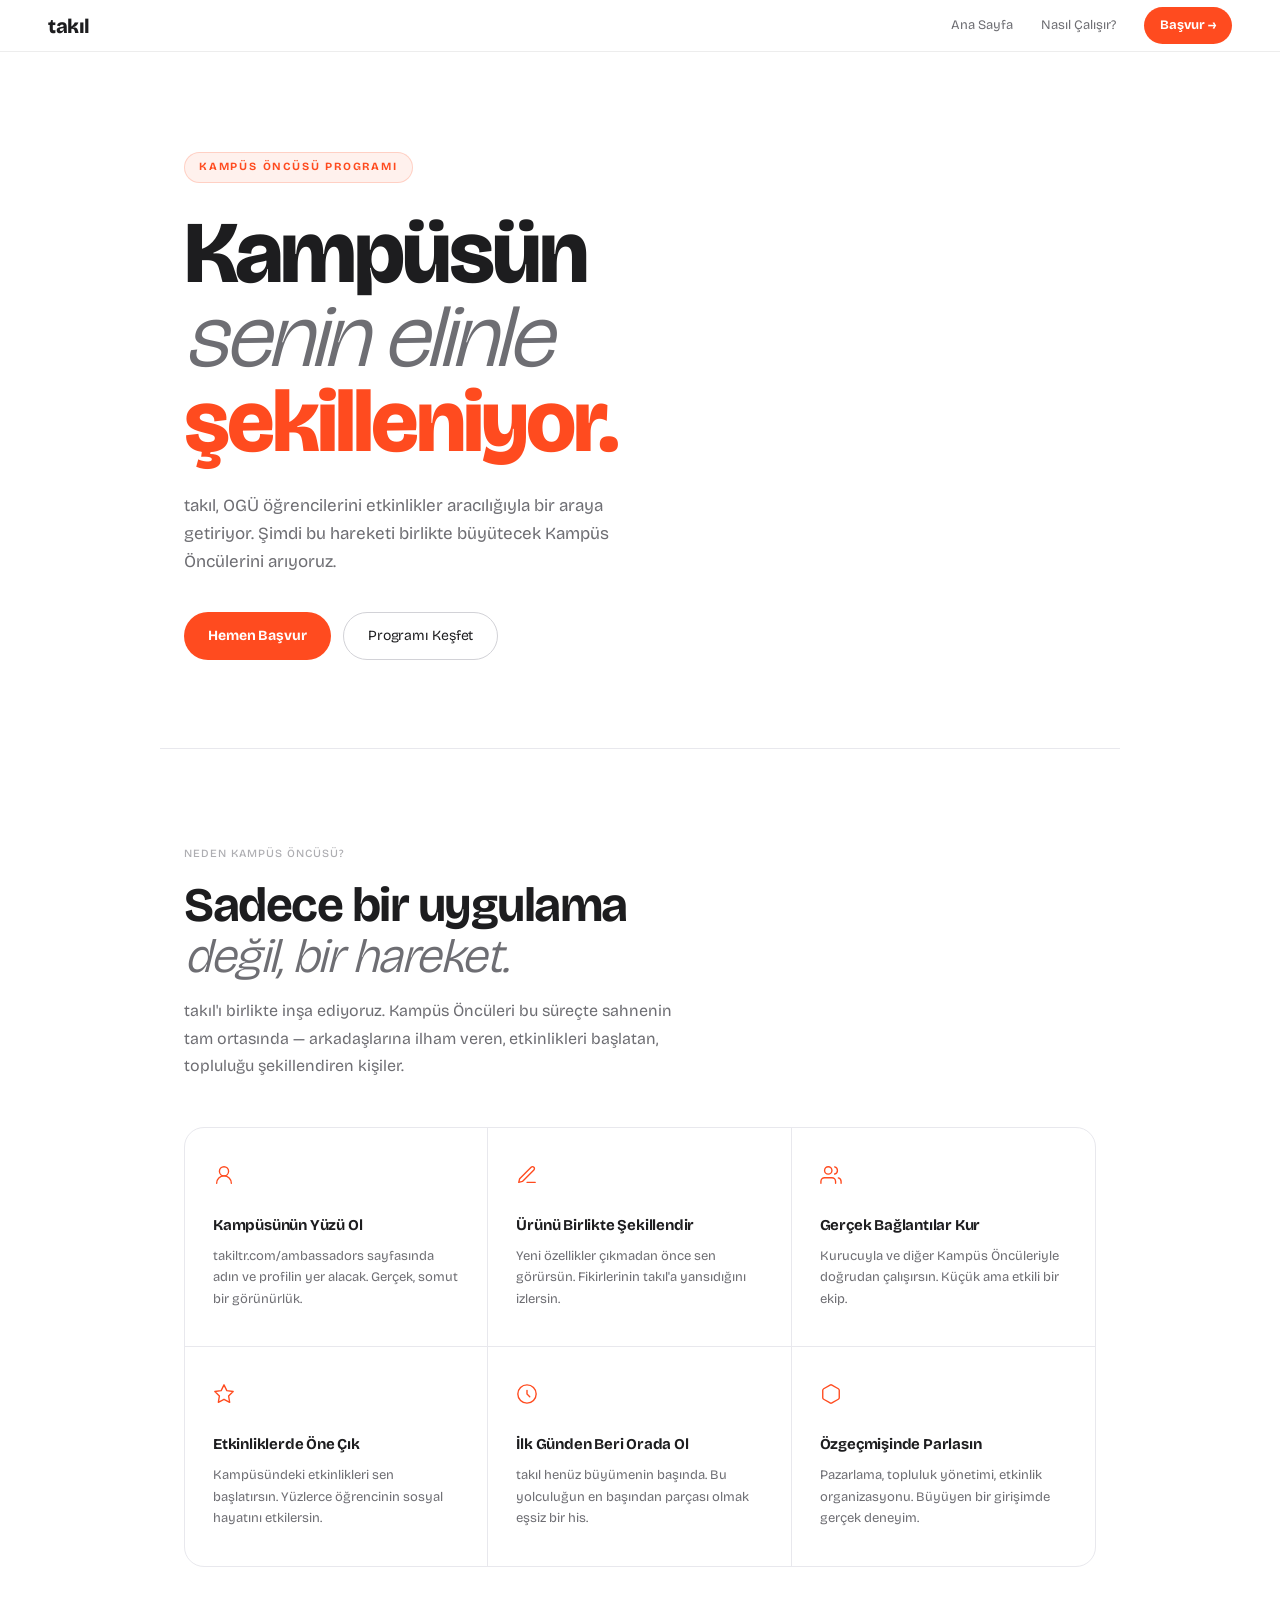
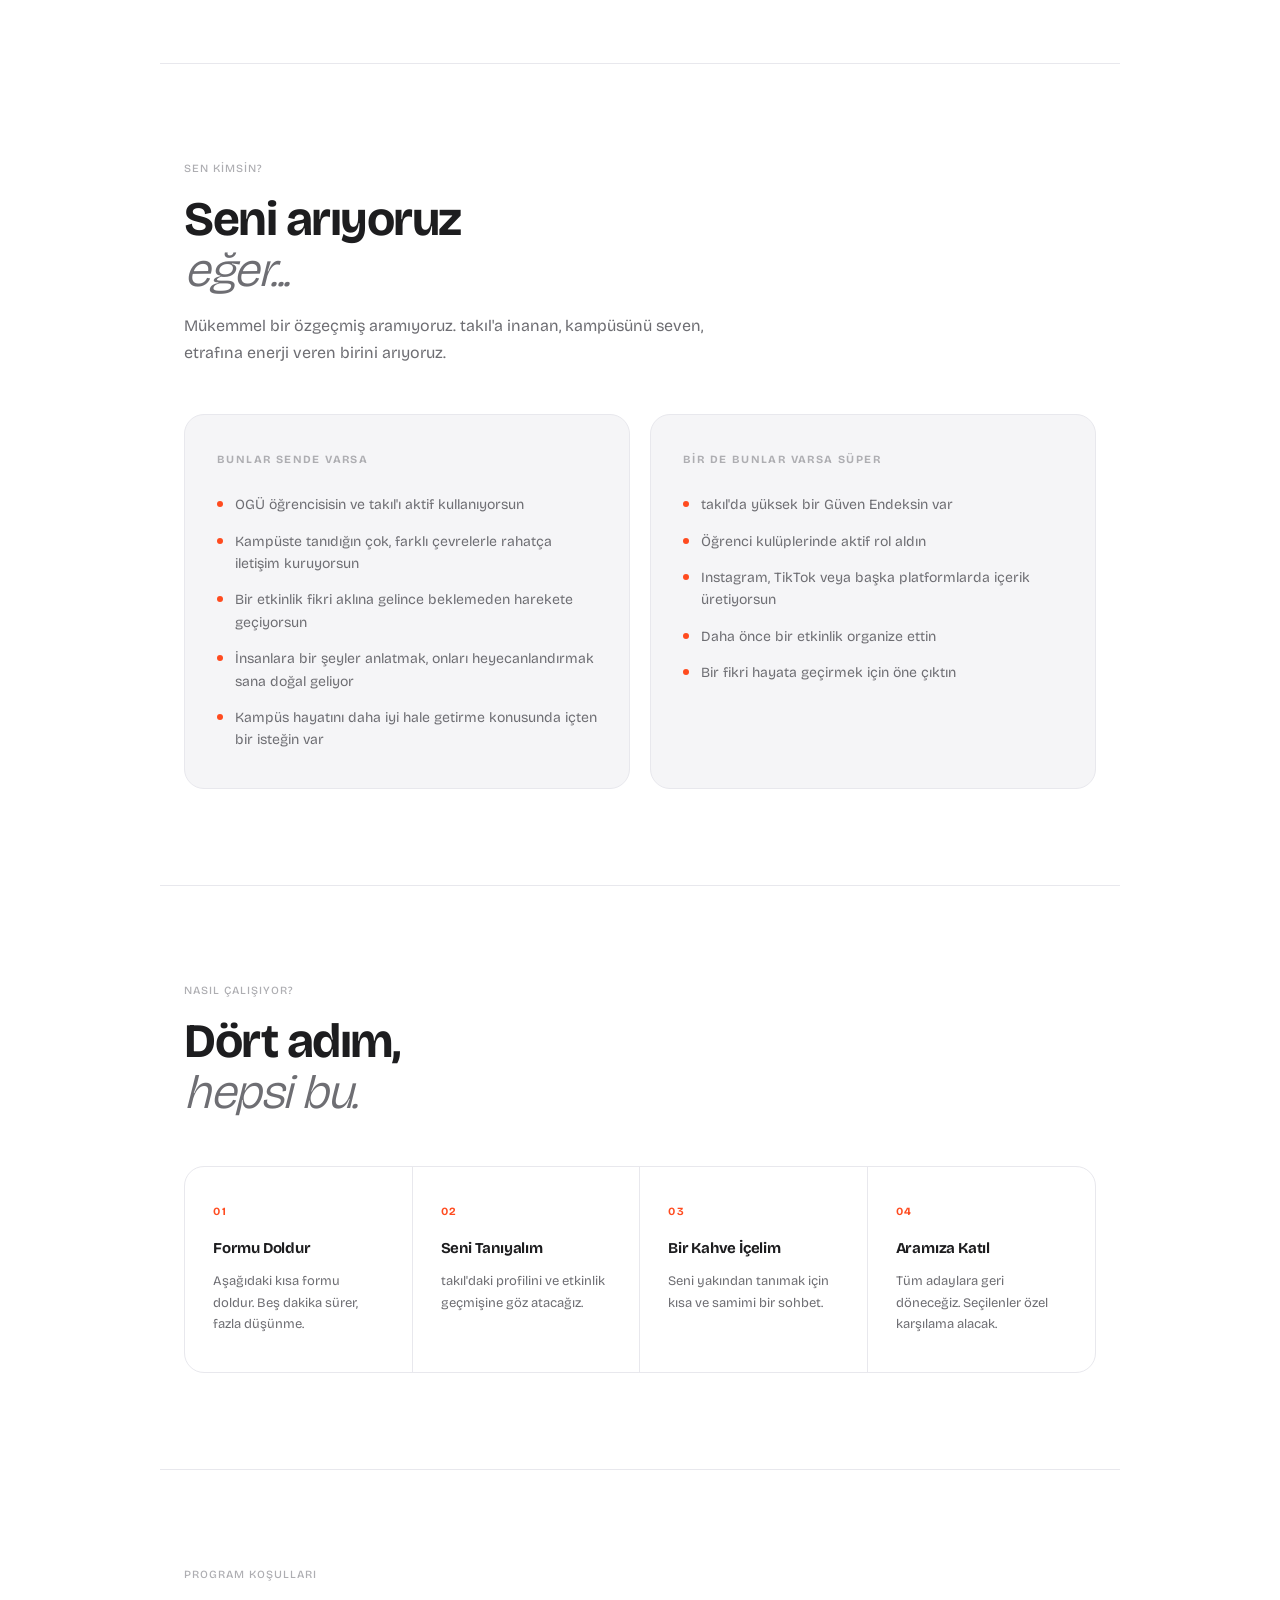
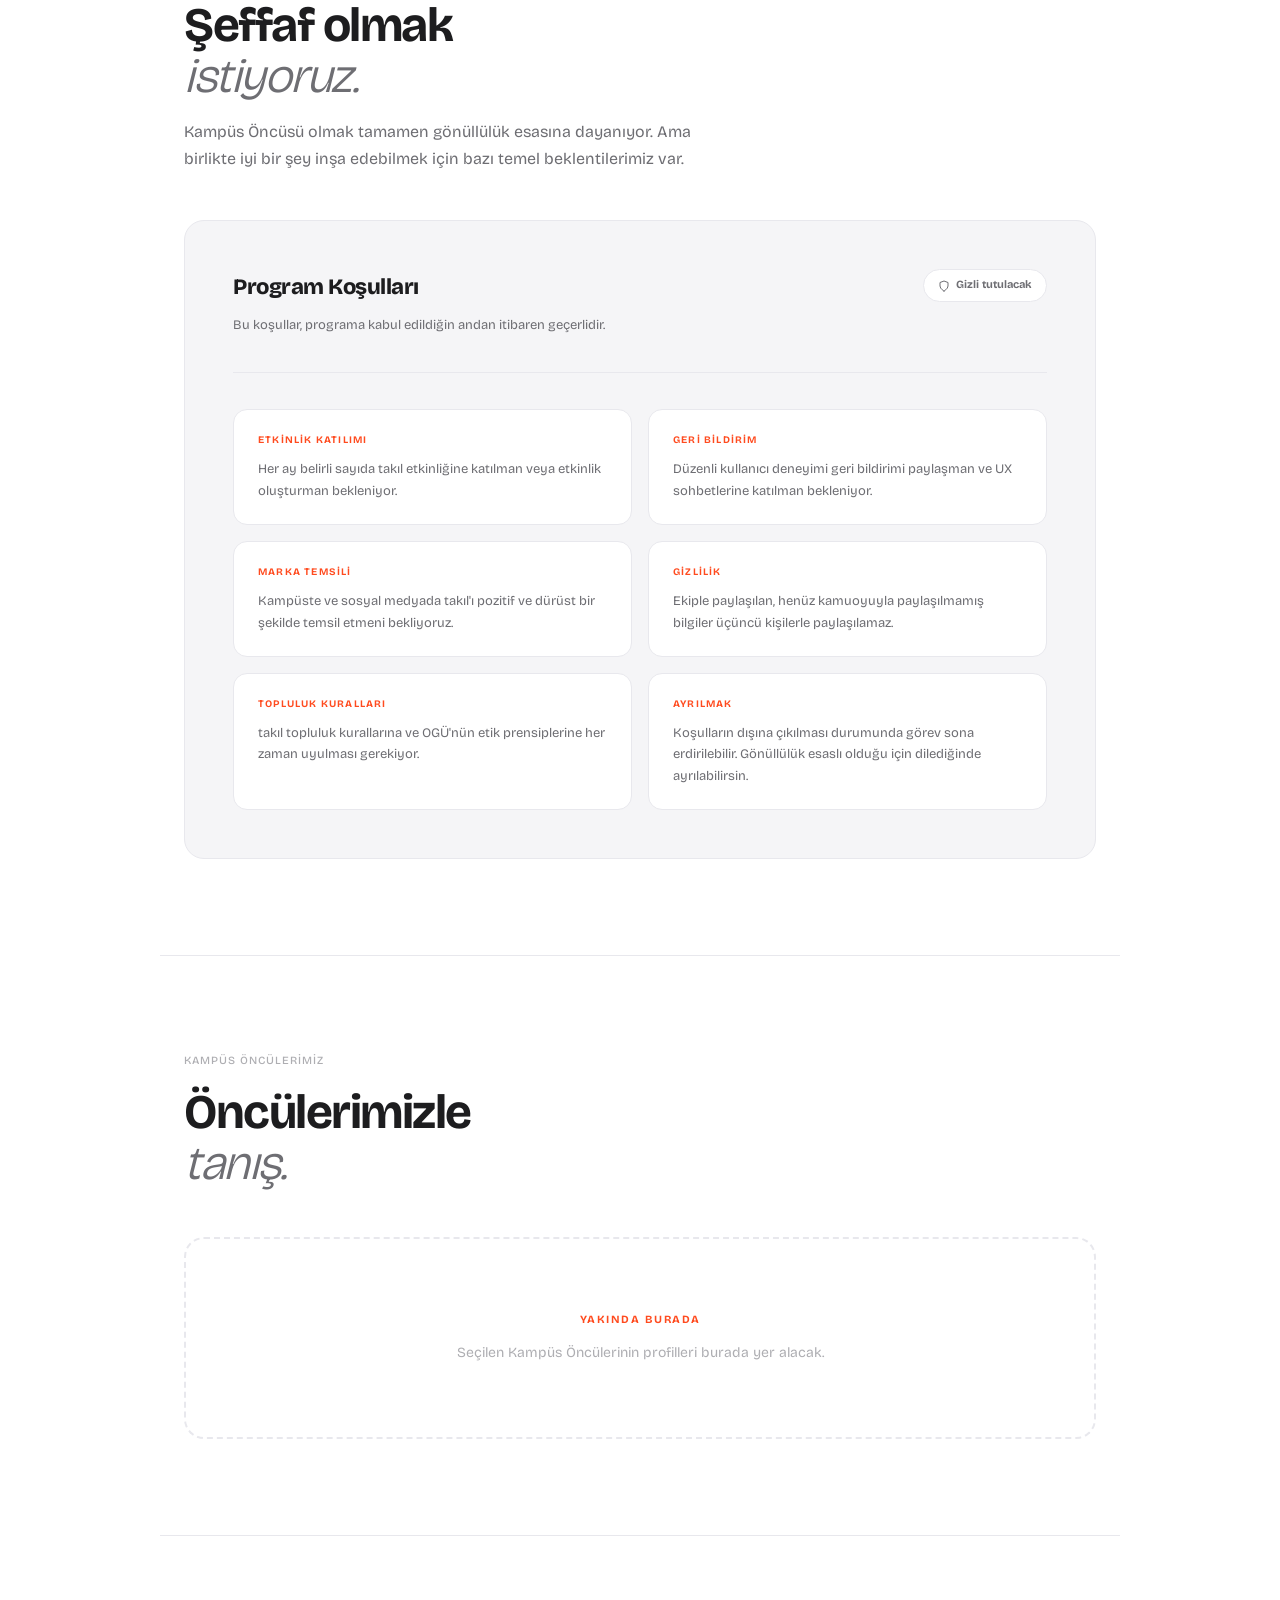
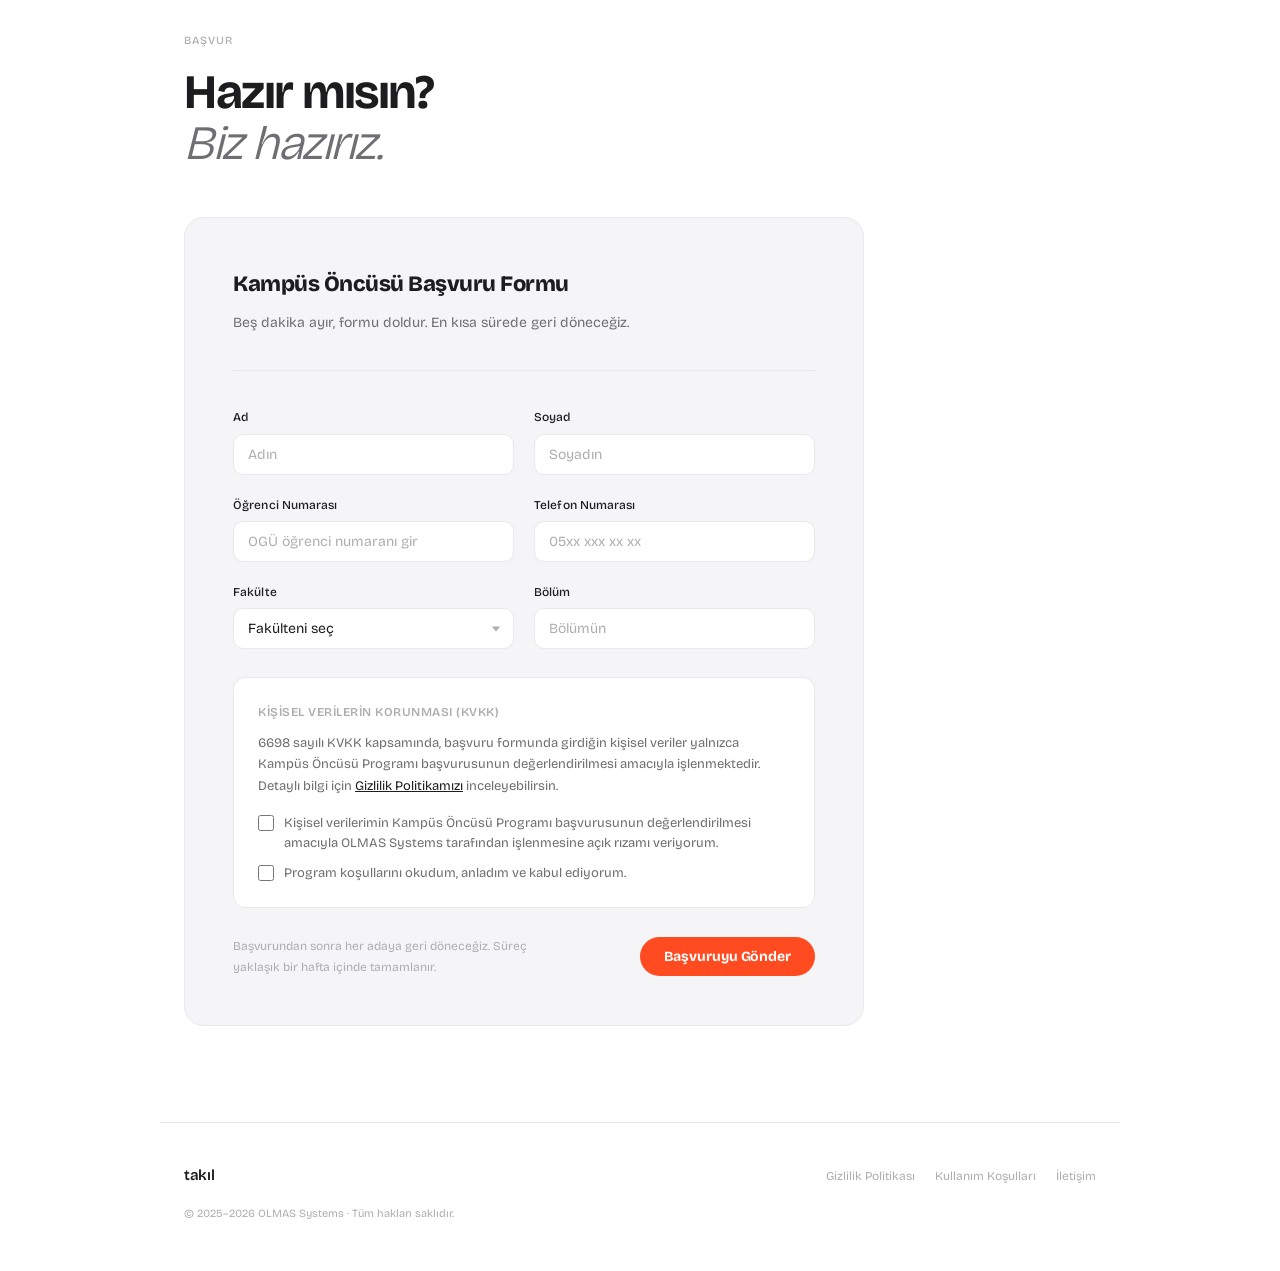
==== ambassadors/index.html @ 2ecd944d "Update index.html" ====
<!DOCTYPE html>
<html lang="tr">
<head>
  <meta charset="UTF-8" />
  <meta name="viewport" content="width=device-width, initial-scale=1.0" />
  <title>Kampüs Öncüsü — takıl OGÜ Etkinlik Uygulaması Elçilik Programı</title>
  <meta name="description" content="takıl Kampüs Öncüsü ol: Eskişehir Osmangazi Üniversitesi'nde topluluğu büyüt, OGÜ'nün ilk sosyal etkinlik uygulamasına ilk günden dahil ol." />
  <meta name="robots" content="index, follow" />
  <link rel="canonical" href="https://takiltr.com/ambassadors/" />
  <meta property="og:type" content="website" />
  <meta property="og:url" content="https://takiltr.com/ambassadors.html" />
  <meta property="og:site_name" content="takıl" />
  <meta property="og:locale" content="tr_TR" />
  <meta property="og:title" content="Kampüs Öncüsü — takıl OGÜ Elçilik Programı" />
  <meta property="og:description" content="OGÜ'de takıl topluluğunu büyüt. Kampüs Öncüsü ol, ilk günden parça ol." />
  <meta property="og:image" content="https://takiltr.com/Img/image1.jpg" />
  <meta name="twitter:card" content="summary_large_image" />
  <meta name="twitter:title" content="Kampüs Öncüsü — takıl" />
  <meta name="twitter:description" content="OGÜ'de takıl Kampüs Öncüsü ol, topluluğu büyüt." />
  <meta name="twitter:image" content="https://takiltr.com/Img/image1.jpg" />
  <link rel="icon" type="image/png" href="/favicon.png" />
  <link rel="apple-touch-icon" sizes="180x180" href="/mb-favicon.png" />
  <meta name="theme-color" content="#ffffff" />
  <link rel="preconnect" href="https://fonts.googleapis.com">
  <link rel="preconnect" href="https://fonts.gstatic.com" crossorigin>
  <link href="https://fonts.googleapis.com/css2?family=Bricolage+Grotesque:opsz,wght@12..96,300..800&display=swap" rel="stylesheet">
  <link rel="stylesheet" href="/takil.css" />
  <style>
    :root {
      --accent:      #FF4B1F;
      --accent-soft: rgba(255, 75, 31, 0.08);
      --accent-mid:  rgba(255, 75, 31, 0.20);
    }
    body { font-family: 'Bricolage Grotesque', -apple-system, sans-serif; }

    /* ── NAV ── */
    .nav-logo { font-weight: 800; font-size: 20px; letter-spacing: -0.5px; }
    .nav-cta, .nav-links a.nav-cta { background: var(--accent); font-weight: 700; }

    /* ── HERO ── */
    .hero-page {
      padding: calc(var(--nav-h) + 100px) 24px 88px;
      max-width: var(--max-w); margin: 0 auto;
    }
    .hero-kicker {
      display: inline-flex; align-items: center; gap: 8px;
      font-size: 11px; font-weight: 700; letter-spacing: 1.8px;
      text-transform: uppercase; color: var(--accent);
      background: var(--accent-soft); border: 1px solid var(--accent-mid);
      border-radius: 100px; padding: 5px 14px;
      margin-bottom: 28px; width: fit-content;
    }
    .hero-page h1 {
      font-size: clamp(52px, 7vw, 88px);
      font-weight: 800; line-height: 0.96;
      letter-spacing: -3px; color: var(--text-1);
      max-width: 700px; margin-bottom: 28px;
    }
    .hero-page h1 em { font-style: italic; font-weight: 300; color: var(--text-2); }
    .hero-page h1 .accent { color: var(--accent); }
    .hero-page p {
      font-size: 17px; color: var(--text-2);
      max-width: 480px; line-height: 1.65; margin-bottom: 0;
    }
    .hero-cta { display: flex; gap: 12px; margin-top: 36px; flex-wrap: wrap; }

    /* ── SECTION TITLES ── */
    .section-title em { font-style: italic; font-weight: 300; color: var(--text-2); }
    .section-title .accent { color: var(--accent); }

    /* ── BENEFIT GRID ── */
    .benefits-grid {
      display: grid; grid-template-columns: repeat(3, 1fr);
      border: 1px solid var(--border-l); border-radius: 20px;
      overflow: hidden; margin-top: 48px;
    }
    .benefit-item {
      padding: 36px 28px; border-right: 1px solid var(--border-l);
      border-bottom: 1px solid var(--border-l); transition: background 0.15s;
    }
    .benefit-item:hover { background: var(--bg-soft); }
    .benefit-item:nth-child(3n)  { border-right: none; }
    .benefit-item:nth-child(n+4) { border-bottom: none; }
    .benefit-icon { display: block; margin-bottom: 18px; color: var(--accent); }
    .benefit-title { font-size: 15px; font-weight: 700; color: var(--text-1); margin-bottom: 8px; letter-spacing: -0.2px; }
    .benefit-desc  { font-size: 13px; color: var(--text-2); line-height: 1.65; }

    /* ── VIBE CARDS ── */
    .vibe-wrap { display: grid; grid-template-columns: 1fr 1fr; gap: 20px; margin-top: 48px; }
    .vibe-card {
      background: var(--bg-soft); border: 1px solid var(--border-l);
      border-radius: 20px; padding: 36px 32px;
    }
    .vibe-card-title {
      font-size: 11px; font-weight: 700; text-transform: uppercase;
      letter-spacing: 1.4px; color: var(--text-3); margin-bottom: 24px;
    }
    .vibe-list { list-style: none; display: flex; flex-direction: column; gap: 14px; }
    .vibe-list li {
      display: flex; align-items: flex-start; gap: 12px;
      font-size: 14px; color: var(--text-2); line-height: 1.6;
    }
    .vibe-list li::before {
      content: ''; display: block; flex-shrink: 0;
      width: 6px; height: 6px; border-radius: 50%;
      background: var(--accent); margin-top: 7px;
    }

    /* ── PROCESS ROW ── */
    .process-row {
      display: grid; grid-template-columns: repeat(4, 1fr);
      border: 1px solid var(--border-l); border-radius: 20px;
      overflow: hidden; margin-top: 48px;
    }
    .process-step {
      padding: 36px 28px; border-right: 1px solid var(--border-l);
      transition: background 0.15s;
    }
    .process-step:hover { background: var(--bg-soft); }
    .process-step:last-child { border-right: none; }
    .process-step-num {
      font-size: 11px; font-weight: 700; letter-spacing: 1.5px;
      text-transform: uppercase; color: var(--accent); margin-bottom: 14px;
    }
    .process-step-title { font-size: 15px; font-weight: 700; color: var(--text-1); margin-bottom: 10px; letter-spacing: -0.2px; }
    .process-step-desc  { font-size: 13px; color: var(--text-2); line-height: 1.65; }

    /* ── TERMS BOX ── */
    .terms-box {
      background: var(--bg-soft); border: 1px solid var(--border-l);
      border-radius: 20px; padding: 48px; margin-top: 48px;
    }
    .terms-header {
      display: flex; align-items: flex-start; justify-content: space-between;
      gap: 24px; margin-bottom: 36px; padding-bottom: 36px;
      border-bottom: 1px solid var(--border-l);
    }
    .terms-header-text h3 {
      font-size: 22px; font-weight: 800; letter-spacing: -0.5px;
      color: var(--text-1); margin-bottom: 8px;
    }
    .terms-header-text p { font-size: 13px; color: var(--text-2); max-width: 420px; line-height: 1.65; }
    .terms-badge {
      flex-shrink: 0; display: inline-flex; align-items: center; gap: 6px;
      background: var(--bg); border: 1px solid var(--border-l);
      border-radius: 100px; padding: 6px 14px;
      font-size: 11px; font-weight: 700; color: var(--text-2); white-space: nowrap;
    }
    .terms-grid { display: grid; grid-template-columns: 1fr 1fr; gap: 16px; }
    .terms-item {
      background: var(--bg); border: 1px solid var(--border-l);
      border-radius: 14px; padding: 22px 24px;
      transition: background 0.15s;
    }
    .terms-item:hover { background: var(--bg-mid); }
    .terms-item-label {
      font-size: 10px; font-weight: 700; letter-spacing: 1.2px;
      text-transform: uppercase; color: var(--accent); margin-bottom: 10px;
    }
    .terms-item-text { font-size: 13px; color: var(--text-2); line-height: 1.65; }

    /* ── PLACEHOLDER ── */
    .ambassadors-placeholder {
      border: 2px dashed var(--border-l); border-radius: 20px;
      padding: 72px 24px; text-align: center; margin-top: 48px;
    }
    .placeholder-label {
      font-size: 11px; font-weight: 700; letter-spacing: 1.5px;
      text-transform: uppercase; color: var(--accent); margin-bottom: 12px;
    }
    .placeholder-text { font-size: 14px; color: var(--text-3); }

    /* ── FORM ── */
    .form-wrap {
      background: var(--bg-soft); border: 1px solid var(--border-l);
      border-radius: 20px; padding: 48px; margin-top: 48px;
    }
    .form-header { margin-bottom: 36px; padding-bottom: 36px; border-bottom: 1px solid var(--border-l); }
    .form-header h3 { font-size: 22px; font-weight: 800; letter-spacing: -0.5px; color: var(--text-1); margin-bottom: 8px; }
    .form-header p { font-size: 14px; color: var(--text-2); line-height: 1.65; }

    /* ── SECTION DIVIDER ACCENT ── */
    .accent-rule {
      width: 40px; height: 3px; background: var(--accent);
      border-radius: 2px; margin-bottom: 20px;
    }

    /* ── RESPONSIVE ── */
    @media (max-width: 768px) {
      .hero-page { padding: calc(var(--nav-h) + 56px) 20px 64px; }
      .hero-page h1 { font-size: clamp(44px, 11vw, 64px); letter-spacing: -2px; }
      .benefits-grid { grid-template-columns: 1fr; }
      .benefit-item { border-right: none; }
      .benefit-item:nth-child(n) { border-bottom: 1px solid var(--border-l); }
      .benefit-item:last-child { border-bottom: none; }
      .vibe-wrap { grid-template-columns: 1fr; }
      .process-row { grid-template-columns: 1fr 1fr; }
      .process-step:nth-child(2n) { border-right: none; }
      .process-step { border-bottom: 1px solid var(--border-l); }
      .process-step:nth-child(n+3) { border-bottom: none; }
      .terms-box { padding: 28px 20px; }
      .terms-header { flex-direction: column; }
      .terms-grid { grid-template-columns: 1fr; }
      .form-wrap { padding: 28px 20px; }
    }
  </style>
</head>
<body>

  <!-- NAV -->
  <nav>
    <a class="nav-logo" href="/">takıl</a>
    <div class="nav-links">
      <a href="/">Ana Sayfa</a>
      <a href="/how-it-works/">Nasıl Çalışır?</a>
      <a href="#katil" class="nav-cta">Başvur →</a>
    </div>
    <button class="nav-hamburger" id="hamburger" aria-label="Menü">
      <span></span><span></span><span></span>
    </button>
  </nav>

  <!-- MOBILE MENU -->
  <div class="mobile-menu" id="mobileMenu">
    <a href="/" onclick="closeMenu()">Ana Sayfa</a>
    <a href="/how-it-works/" onclick="closeMenu()">Nasıl Çalışır?</a>
    <a href="/prizes/" onclick="closeMenu()">Ödüller</a>
    <a href="/index.html#contact" onclick="closeMenu()">İletişim</a>
    <a href="/privacy-policy.html" onclick="closeMenu()">Gizlilik Politikası</a>
    <a href="/terms.html" onclick="closeMenu()">Kullanım Koşulları</a>
    <a href="#katil" onclick="closeMenu()" class="mobile-cta">Başvur →</a>
    <div class="mobile-menu-brand">
  <span class="mmb-name"><span class="mmb-accent">OLMAS</span> Systems</span>
  <span class="mmb-sub">© 2025–2026 · Tüm hakları saklıdır</span>
  </div>
  </div>

  <!-- HERO -->
  <div class="hero-page">
    <span class="hero-kicker">Kampüs Öncüsü Programı</span>
    <h1>Kampüsün<br><em>senin elinle</em><br><span class="accent">şekilleniyor.</span></h1>
    <p>takıl, OGÜ öğrencilerini etkinlikler aracılığıyla bir araya getiriyor. Şimdi bu hareketi birlikte büyütecek Kampüs Öncülerini arıyoruz.</p>
    <div class="hero-cta">
      <a href="#katil" class="btn-primary">Hemen Başvur</a>
      <a href="#program" class="btn-ghost">Programı Keşfet</a>
    </div>
  </div>

  <hr class="divider" />

  <!-- NEDEN -->
  <section id="program">
    <span class="label" style="display:block; margin-bottom:16px;">Neden Kampüs Öncüsü?</span>
    <h2 class="section-title" style="margin-bottom:16px;">Sadece bir uygulama<br><em>değil, bir hareket.</em></h2>
    <p class="section-body" style="margin-bottom:0; max-width:520px;">
      takıl'ı birlikte inşa ediyoruz. Kampüs Öncüleri bu süreçte sahnenin tam ortasında —
      arkadaşlarına ilham veren, etkinlikleri başlatan, topluluğu şekillendiren kişiler.
    </p>
    <div class="benefits-grid">
      <div class="benefit-item">
        <span class="benefit-icon"><svg width="22" height="22" viewBox="0 0 24 24" fill="none" stroke="currentColor" stroke-width="1.5" stroke-linecap="round" stroke-linejoin="round"><circle cx="12" cy="8" r="5"/><path d="M20 21a8 8 0 0 0-16 0"/></svg></span>
        <div class="benefit-title">Kampüsünün Yüzü Ol</div>
        <div class="benefit-desc">takiltr.com/ambassadors sayfasında adın ve profilin yer alacak. Gerçek, somut bir görünürlük.</div>
      </div>
      <div class="benefit-item">
        <span class="benefit-icon"><svg width="22" height="22" viewBox="0 0 24 24" fill="none" stroke="currentColor" stroke-width="1.5" stroke-linecap="round" stroke-linejoin="round"><path d="M12 20h9"/><path d="M16.5 3.5a2.121 2.121 0 0 1 3 3L7 19l-4 1 1-4L16.5 3.5z"/></svg></span>
        <div class="benefit-title">Ürünü Birlikte Şekillendir</div>
        <div class="benefit-desc">Yeni özellikler çıkmadan önce sen görürsün. Fikirlerinin takıl'a yansıdığını izlersin.</div>
      </div>
      <div class="benefit-item">
        <span class="benefit-icon"><svg width="22" height="22" viewBox="0 0 24 24" fill="none" stroke="currentColor" stroke-width="1.5" stroke-linecap="round" stroke-linejoin="round"><path d="M17 21v-2a4 4 0 0 0-4-4H5a4 4 0 0 0-4 4v2"/><circle cx="9" cy="7" r="4"/><path d="M23 21v-2a4 4 0 0 0-3-3.87"/><path d="M16 3.13a4 4 0 0 1 0 7.75"/></svg></span>
        <div class="benefit-title">Gerçek Bağlantılar Kur</div>
        <div class="benefit-desc">Kurucuyla ve diğer Kampüs Öncüleriyle doğrudan çalışırsın. Küçük ama etkili bir ekip.</div>
      </div>
      <div class="benefit-item">
        <span class="benefit-icon"><svg width="22" height="22" viewBox="0 0 24 24" fill="none" stroke="currentColor" stroke-width="1.5" stroke-linecap="round" stroke-linejoin="round"><polygon points="12 2 15.09 8.26 22 9.27 17 14.14 18.18 21.02 12 17.77 5.82 21.02 7 14.14 2 9.27 8.91 8.26 12 2"/></svg></span>
        <div class="benefit-title">Etkinliklerde Öne Çık</div>
        <div class="benefit-desc">Kampüsündeki etkinlikleri sen başlatırsın. Yüzlerce öğrencinin sosyal hayatını etkilersin.</div>
      </div>
      <div class="benefit-item">
        <span class="benefit-icon"><svg width="22" height="22" viewBox="0 0 24 24" fill="none" stroke="currentColor" stroke-width="1.5" stroke-linecap="round" stroke-linejoin="round"><circle cx="12" cy="12" r="10"/><path d="M12 8v4l3 3"/></svg></span>
        <div class="benefit-title">İlk Günden Beri Orada Ol</div>
        <div class="benefit-desc">takıl henüz büyümenin başında. Bu yolculuğun en başından parçası olmak eşsiz bir his.</div>
      </div>
      <div class="benefit-item">
        <span class="benefit-icon"><svg width="22" height="22" viewBox="0 0 24 24" fill="none" stroke="currentColor" stroke-width="1.5" stroke-linecap="round" stroke-linejoin="round"><path d="M21 16V8a2 2 0 0 0-1-1.73l-7-4a2 2 0 0 0-2 0l-7 4A2 2 0 0 0 3 8v8a2 2 0 0 0 1 1.73l7 4a2 2 0 0 0 2 0l7-4A2 2 0 0 0 21 16z"/></svg></span>
        <div class="benefit-title">Özgeçmişinde Parlasın</div>
        <div class="benefit-desc">Pazarlama, topluluk yönetimi, etkinlik organizasyonu. Büyüyen bir girişimde gerçek deneyim.</div>
      </div>
    </div>
  </section>

  <hr class="divider" />

  <!-- SEN KİMSİN -->
  <section id="sen-kimsin">
    <span class="label" style="display:block; margin-bottom:16px;">Sen Kimsin?</span>
    <h2 class="section-title" style="margin-bottom:16px;">Seni arıyoruz<br><em>eğer...</em></h2>
    <p class="section-body" style="margin-bottom:0; max-width:520px;">
      Mükemmel bir özgeçmiş aramıyoruz. takıl'a inanan, kampüsünü seven, etrafına enerji veren birini arıyoruz.
    </p>
    <div class="vibe-wrap">
      <div class="vibe-card">
        <div class="vibe-card-title">Bunlar sende varsa</div>
        <ul class="vibe-list">
          <li>OGÜ öğrencisisin ve takıl'ı aktif kullanıyorsun</li>
          <li>Kampüste tanıdığın çok, farklı çevrelerle rahatça iletişim kuruyorsun</li>
          <li>Bir etkinlik fikri aklına gelince beklemeden harekete geçiyorsun</li>
          <li>İnsanlara bir şeyler anlatmak, onları heyecanlandırmak sana doğal geliyor</li>
          <li>Kampüs hayatını daha iyi hale getirme konusunda içten bir isteğin var</li>
        </ul>
      </div>
      <div class="vibe-card">
        <div class="vibe-card-title">Bir de bunlar varsa süper</div>
        <ul class="vibe-list">
          <li>takıl'da yüksek bir Güven Endeksin var</li>
          <li>Öğrenci kulüplerinde aktif rol aldın</li>
          <li>Instagram, TikTok veya başka platformlarda içerik üretiyorsun</li>
          <li>Daha önce bir etkinlik organize ettin</li>
          <li>Bir fikri hayata geçirmek için öne çıktın</li>
        </ul>
      </div>
    </div>
  </section>

  <hr class="divider" />

  <!-- NASIL ÇALIŞIYOR -->
  <section id="nasil">
    <span class="label" style="display:block; margin-bottom:16px;">Nasıl Çalışıyor?</span>
    <h2 class="section-title" style="margin-bottom:48px;">Dört adım,<br><em>hepsi bu.</em></h2>
    <div class="process-row">
      <div class="process-step">
        <div class="process-step-num">01</div>
        <div class="process-step-title">Formu Doldur</div>
        <div class="process-step-desc">Aşağıdaki kısa formu doldur. Beş dakika sürer, fazla düşünme.</div>
      </div>
      <div class="process-step">
        <div class="process-step-num">02</div>
        <div class="process-step-title">Seni Tanıyalım</div>
        <div class="process-step-desc">takıl'daki profilini ve etkinlik geçmişine göz atacağız.</div>
      </div>
      <div class="process-step">
        <div class="process-step-num">03</div>
        <div class="process-step-title">Bir Kahve İçelim</div>
        <div class="process-step-desc">Seni yakından tanımak için kısa ve samimi bir sohbet.</div>
      </div>
      <div class="process-step">
        <div class="process-step-num">04</div>
        <div class="process-step-title">Aramıza Katıl</div>
        <div class="process-step-desc">Tüm adaylara geri döneceğiz. Seçilenler özel karşılama alacak.</div>
      </div>
    </div>
  </section>

  <hr class="divider" />

  <!-- KOŞULLAR -->
  <section id="kosullar">
    <span class="label" style="display:block; margin-bottom:16px;">Program Koşulları</span>
    <h2 class="section-title" style="margin-bottom:16px;">Şeffaf olmak<br><em>istiyoruz.</em></h2>
    <p class="section-body" style="max-width:520px;">
      Kampüs Öncüsü olmak tamamen gönüllülük esasına dayanıyor. Ama birlikte iyi bir şey inşa edebilmek için bazı temel beklentilerimiz var.
    </p>
    <div class="terms-box">
      <div class="terms-header">
        <div class="terms-header-text">
          <h3>Program Koşulları</h3>
          <p>Bu koşullar, programa kabul edildiğin andan itibaren geçerlidir.</p>
        </div>
        <div class="terms-badge">
          <svg width="12" height="12" viewBox="0 0 24 24" fill="none" stroke="currentColor" stroke-width="2" stroke-linecap="round" stroke-linejoin="round"><path d="M12 22s8-4 8-10V5l-8-3-8 3v7c0 6 8 10 8 10z"/></svg>
          Gizli tutulacak
        </div>
      </div>
      <div class="terms-grid">
        <div class="terms-item"><div class="terms-item-label">Etkinlik Katılımı</div><div class="terms-item-text">Her ay belirli sayıda takıl etkinliğine katılman veya etkinlik oluşturman bekleniyor.</div></div>
        <div class="terms-item"><div class="terms-item-label">Geri Bildirim</div><div class="terms-item-text">Düzenli kullanıcı deneyimi geri bildirimi paylaşman ve UX sohbetlerine katılman bekleniyor.</div></div>
        <div class="terms-item"><div class="terms-item-label">Marka Temsili</div><div class="terms-item-text">Kampüste ve sosyal medyada takıl'ı pozitif ve dürüst bir şekilde temsil etmeni bekliyoruz.</div></div>
        <div class="terms-item"><div class="terms-item-label">Gizlilik</div><div class="terms-item-text">Ekiple paylaşılan, henüz kamuoyuyla paylaşılmamış bilgiler üçüncü kişilerle paylaşılamaz.</div></div>
        <div class="terms-item"><div class="terms-item-label">Topluluk Kuralları</div><div class="terms-item-text">takıl topluluk kurallarına ve OGÜ'nün etik prensiplerine her zaman uyulması gerekiyor.</div></div>
        <div class="terms-item"><div class="terms-item-label">Ayrılmak</div><div class="terms-item-text">Koşulların dışına çıkılması durumunda görev sona erdirilebilir. Gönüllülük esaslı olduğu için dilediğinde ayrılabilirsin.</div></div>
      </div>
    </div>
  </section>

  <hr class="divider" />

  <!-- ÖNCÜLER -->
  <section>
    <span class="label" style="display:block; margin-bottom:16px;">Kampüs Öncülerimiz</span>
    <h2 class="section-title">Öncülerimizle<br><em>tanış.</em></h2>
    <div class="ambassadors-placeholder">
      <div class="placeholder-label">Yakında burada</div>
      <div class="placeholder-text">Seçilen Kampüs Öncülerinin profilleri burada yer alacak.</div>
    </div>
  </section>

  <hr class="divider" />

  <!-- FORM -->
  <section id="katil">
    <span class="label" style="display:block; margin-bottom:16px;">Başvur</span>
    <h2 class="section-title" style="margin-bottom:8px;">Hazır mısın?<br><em>Biz hazırız.</em></h2>

    <div class="form-wrap">
      <div id="form-container">
        <div class="form-header">
          <h3>Kampüs Öncüsü Başvuru Formu</h3>
          <p>Beş dakika ayır, formu doldur. En kısa sürede geri döneceğiz.</p>
        </div>

        <form id="ambassador-form" novalidate>
          <div class="form-grid">
            <div class="form-group">
              <label class="form-label" for="ad">Ad</label>
              <input class="form-input" type="text" id="ad" name="ad" placeholder="Adın" autocomplete="given-name" />
              <span class="field-error" id="ad-error">Bu alan zorunludur.</span>
            </div>
            <div class="form-group">
              <label class="form-label" for="soyad">Soyad</label>
              <input class="form-input" type="text" id="soyad" name="soyad" placeholder="Soyadın" autocomplete="family-name" />
              <span class="field-error" id="soyad-error">Bu alan zorunludur.</span>
            </div>
            <div class="form-group">
              <label class="form-label" for="ogrenci-no">Öğrenci Numarası</label>
              <input class="form-input" type="text" id="ogrenci-no" name="ogrenci-no" placeholder="OGÜ öğrenci numaranı gir" inputmode="numeric" />
              <span class="field-error" id="ogrenci-no-error">Geçerli bir öğrenci numarası gir.</span>
            </div>
            <div class="form-group">
              <label class="form-label" for="telefon">Telefon Numarası</label>
              <input class="form-input" type="tel" id="telefon" name="telefon" placeholder="05xx xxx xx xx" autocomplete="tel" inputmode="tel" />
              <span class="field-error" id="telefon-error">Geçerli bir telefon numarası gir.</span>
            </div>
            <div class="form-group">
              <label class="form-label" for="fakulte">Fakülte</label>
              <div class="form-select-wrap">
                <select class="form-select" id="fakulte" name="fakulte">
                  <option value="">Fakülteni seç</option>
                  <option>Tıp Fakültesi</option>
                  <option>Mühendislik ve Mimarlık Fakültesi</option>
                  <option>Fen-Edebiyat Fakültesi</option>
                  <option>İktisadi ve İdari Bilimler Fakültesi</option>
                  <option>İlahiyat Fakültesi</option>
                  <option>Eğitim Fakültesi</option>
                  <option>Hukuk Fakültesi</option>
                  <option>Diş Hekimliği Fakültesi</option>
                  <option>Sağlık Bilimleri Fakültesi</option>
                  <option>Güzel Sanatlar, Tasarım ve Mimarlık Fakültesi</option>
                  <option>Beden Eğitimi ve Spor Yüksekokulu</option>
                  <option>Diğer</option>
                </select>
              </div>
              <span class="field-error" id="fakulte-error">Lütfen fakülteni seç.</span>
            </div>
            <div class="form-group">
              <label class="form-label" for="bolum">Bölüm</label>
              <input class="form-input" type="text" id="bolum" name="bolum" placeholder="Bölümün" />
              <span class="field-error" id="bolum-error">Bu alan zorunludur.</span>
            </div>
          </div>

          <div class="kvkk-box">
            <div class="kvkk-title">Kişisel Verilerin Korunması (KVKK)</div>
            <p class="kvkk-text">
              6698 sayılı KVKK kapsamında, başvuru formunda girdiğin kişisel veriler yalnızca Kampüs Öncüsü Programı başvurusunun değerlendirilmesi amacıyla işlenmektedir. Detaylı bilgi için <a href="/privacy-policy.html">Gizlilik Politikamızı</a> inceleyebilirsin.
            </p>
            <div class="checkbox-group">
              <label class="checkbox-label">
                <input type="checkbox" id="kvkk-consent" name="kvkk-consent" />
                Kişisel verilerimin Kampüs Öncüsü Programı başvurusunun değerlendirilmesi amacıyla OLMAS Systems tarafından işlenmesine açık rızamı veriyorum.
              </label>
              <label class="checkbox-label">
                <input type="checkbox" id="terms-consent" name="terms-consent" />
                Program koşullarını okudum, anladım ve kabul ediyorum.
              </label>
            </div>
            <span class="field-error" id="consent-error" style="display:none; margin-top:10px;">Devam edebilmek için her iki onayı da vermen gerekiyor.</span>
          </div>

          <div class="form-footer">
            <p class="form-note">Başvurundan sonra her adaya geri döneceğiz. Süreç yaklaşık bir hafta içinde tamamlanır.</p>
            <button type="submit" class="btn-primary">Başvuruyu Gönder</button>
          </div>
        </form>
      </div>

      <div class="success-state" id="success-state">
        <div class="success-icon">
          <svg width="22" height="22" viewBox="0 0 24 24" fill="none" stroke="currentColor" stroke-width="1.8" stroke-linecap="round" stroke-linejoin="round"><polyline points="20 6 9 17 4 12"/></svg>
        </div>
        <div class="success-title">Başvurun alındı.</div>
        <p class="success-text">
          Harika, seni duyduk. Başvurun en kısa sürede değerlendirilecek.<br>
          Sana takıl uygulaması veya e-posta üzerinden geri döneceğiz.
        </p>
      </div>
    </div>
  </section>

  <hr class="divider" />

  <footer>
    <div class="footer-left">takıl</div>
    <div class="footer-links">
      <a href="/privacy-policy.html">Gizlilik Politikası</a>
      <a href="/terms.html">Kullanım Koşulları</a>
      <a href="mailto:destek@takiltr.com">İletişim</a>
    </div>
    <div class="footer-copy">© 2025–2026 OLMAS Systems · Tüm hakları saklıdır.</div>
  </footer>

  <script>
    const hamburger = document.getElementById('hamburger');
    const mobileMenu = document.getElementById('mobileMenu');
    hamburger.addEventListener('click', () => {
      const open = mobileMenu.classList.toggle('open');
      hamburger.classList.toggle('open', open);
      document.body.style.overflow = open ? 'hidden' : '';
    });
    function closeMenu() {
      mobileMenu.classList.remove('open');
      hamburger.classList.remove('open');
      document.body.style.overflow = '';
    }
    document.addEventListener('click', (e) => {
      if (!hamburger.contains(e.target) && !mobileMenu.contains(e.target)) closeMenu();
    });

    const FORMSPREE_ID = 'mvzlkeae';
    const form = document.getElementById('ambassador-form');
    const submitBtn = form.querySelector('button[type="submit"]');

    function validateField(id, errorId, validator) {
      const el = document.getElementById(id);
      const err = document.getElementById(errorId);
      const valid = validator(el.value.trim());
      el.classList.toggle('error', !valid);
      err.style.display = valid ? 'none' : 'block';
      return valid;
    }

    form.addEventListener('submit', async function(e) {
      e.preventDefault();
      const checks = [
        validateField('ad', 'ad-error', v => v.length >= 2),
        validateField('soyad', 'soyad-error', v => v.length >= 2),
        validateField('ogrenci-no', 'ogrenci-no-error', v => /^\d{6,12}$/.test(v)),
        validateField('telefon', 'telefon-error', v => /^(\+90|0)?[5][0-9]{9}$/.test(v.replace(/\s/g,''))),
        validateField('fakulte', 'fakulte-error', v => v !== ''),
        validateField('bolum', 'bolum-error', v => v.length >= 2),
      ];
      const kvkk = document.getElementById('kvkk-consent').checked;
      const terms = document.getElementById('terms-consent').checked;
      const consentErr = document.getElementById('consent-error');
      const consentOk = kvkk && terms;
      consentErr.style.display = consentOk ? 'none' : 'block';
      if (!checks.every(Boolean) || !consentOk) return;

      submitBtn.disabled = true;
      submitBtn.textContent = 'Gönderiliyor…';
      const data = {
        Ad: document.getElementById('ad').value.trim(),
        Soyad: document.getElementById('soyad').value.trim(),
        'Öğrenci No': document.getElementById('ogrenci-no').value.trim(),
        Telefon: document.getElementById('telefon').value.trim(),
        Fakülte: document.getElementById('fakulte').value,
        Bölüm: document.getElementById('bolum').value.trim(),
      };
      try {
        const res = await fetch(`https://formspree.io/f/${FORMSPREE_ID}`, {
          method: 'POST',
          headers: { 'Accept': 'application/json', 'Content-Type': 'application/json' },
          body: JSON.stringify(data),
        });
        if (res.ok) {
          document.getElementById('form-container').style.display = 'none';
          document.getElementById('success-state').classList.add('visible');
          window.scrollTo({ top: document.getElementById('katil').offsetTop - 80, behavior: 'smooth' });
        } else { throw new Error(); }
      } catch {
        submitBtn.disabled = false;
        submitBtn.textContent = 'Başvuruyu Gönder';
        alert('Bir hata oluştu, lütfen tekrar dene.');
      }
    });

    ['ad', 'soyad', 'bolum'].forEach(id => {
      document.getElementById(id).addEventListener('blur', () =>
        validateField(id, id + '-error', v => v.length >= 2));
    });
    document.getElementById('ogrenci-no').addEventListener('blur', () =>
      validateField('ogrenci-no', 'ogrenci-no-error', v => /^\d{6,12}$/.test(v)));
    document.getElementById('telefon').addEventListener('blur', () =>
      validateField('telefon', 'telefon-error', v => /^(\+90|0)?[5][0-9]{9}$/.test(v.replace(/\s/g,''))));
    document.getElementById('fakulte').addEventListener('change', () =>
      validateField('fakulte', 'fakulte-error', v => v !== ''));
  </script>

</body>
</html>
---- takil.css ----
/* ============================================================
   takil.css — shared design system
   OLMAS Systems · 2025–2026
   ============================================================ */

*, *::before, *::after { box-sizing: border-box; margin: 0; padding: 0; }

:root {
  --bg:         #ffffff;
  --bg-soft:    #f5f5f7;
  --bg-mid:     #ebebf0;
  --border:     #d2d2d7;
  --border-l:   #e8e8ed;
  --text-1:     #1d1d1f;
  --text-2:     #6e6e73;
  --text-3:     #aeaeb2;
  --accent:     #FF4B1F;
  --accent-soft: rgba(255, 75, 31, 0.08);
  --accent-mid:  rgba(255, 75, 31, 0.20);

  --nav-h:      52px;
  --max-w:      960px;
  --max-w-wide: 1120px;
}

html { scroll-behavior: smooth; }

body {
  background: var(--bg);
  color: var(--text-1);
  font-family: 'Bricolage Grotesque', -apple-system, BlinkMacSystemFont, 'Helvetica Neue', Arial, sans-serif;
  font-size: 15px;
  line-height: 1.7;
  -webkit-font-smoothing: antialiased;
  -moz-osx-font-smoothing: grayscale;
}

/* ── NAVIGATION ─────────────────────────────────────────── */

nav {
  position: fixed; top: 0; left: 0; right: 0; z-index: 200;
  display: flex; align-items: center; justify-content: space-between;
  padding: 0 48px;
  height: var(--nav-h);
  background: rgba(255,255,255,0.88);
  backdrop-filter: saturate(180%) blur(20px);
  -webkit-backdrop-filter: saturate(180%) blur(20px);
  border-bottom: 1px solid rgba(0,0,0,0.07);
}

.nav-logo {
  font-size: 17px; font-weight: 600; letter-spacing: -0.4px;
  color: var(--text-1); text-decoration: none;
  flex-shrink: 0;
}

.nav-links {
  display: flex; align-items: center; gap: 28px;
}

.nav-links a {
  font-size: 13px; color: var(--text-2);
  text-decoration: none; transition: color 0.15s;
  white-space: nowrap;
}

.nav-links a:hover { color: var(--text-1); }

.nav-cta,
.nav-links a.nav-cta {
  display: inline-flex; align-items: center;
  background: var(--accent); color: #fff !important;
  font-size: 13px !important; font-weight: 700;
  padding: 7px 16px; border-radius: 980px;
  transition: opacity 0.15s;
  text-decoration: none;
}

.nav-cta:hover { opacity: 0.88; }

.nav-back {
  font-size: 13px; color: var(--text-2);
  text-decoration: none; transition: color 0.15s;
  display: inline-flex; align-items: center; gap: 5px;
}

.nav-back:hover { color: var(--text-1); }

/* ── HAMBURGER ──────────────────────────────────────────── */

.nav-hamburger {
  display: none;
  flex-direction: column;
  justify-content: center;
  gap: 5px;
  width: 36px; height: 36px;
  cursor: pointer;
  background: none; border: none; padding: 4px;
}
.nav-hamburger span {
  display: block; width: 22px; height: 2px;
  background: var(--text-1); border-radius: 2px;
  transition: transform 0.25s, opacity 0.25s;
  transform-origin: center;
}
.nav-hamburger.open span:nth-child(1) { transform: translateY(7px) rotate(45deg); }
.nav-hamburger.open span:nth-child(2) { opacity: 0; }
.nav-hamburger.open span:nth-child(3) { transform: translateY(-7px) rotate(-45deg); }

/* Mobile nav overlay */
.mobile-menu {
  display: none;
  position: fixed;
  top: var(--nav-h); left: 0; right: 0; bottom: 0;
  background: rgba(255,255,255,0.97);
  backdrop-filter: blur(20px);
  -webkit-backdrop-filter: blur(20px);
  z-index: 150;
  flex-direction: column;
  align-items: flex-start;
  padding: 32px 28px;
  gap: 4px;
}
.mobile-menu.open { display: flex; }
.mobile-menu a {
  font-size: 26px; font-weight: 800; letter-spacing: -1px;
  color: var(--text-1); text-decoration: none;
  padding: 10px 0; border-bottom: 1px solid var(--border-l);
  width: 100%; transition: color 0.15s;
}
.mobile-menu a:last-child { border-bottom: none; }
.mobile-menu a.mobile-cta { color: var(--accent); font-size: 26px; }

@media (max-width: 768px) {
  .nav-links { display: none; }
  .nav-hamburger { display: flex; }
}

/* ── BUTTONS ────────────────────────────────────────────── */

.btn-primary {
  display: inline-flex; align-items: center;
  background: var(--accent); color: #fff;
  font-size: 14px; font-weight: 700;
  padding: 11px 24px; border-radius: 980px;
  text-decoration: none; transition: opacity 0.15s;
  cursor: pointer; border: none; font-family: inherit;
  letter-spacing: -0.1px;
}

.btn-primary:hover { opacity: 0.88; }

.btn-ghost {
  display: inline-flex; align-items: center;
  background: transparent; color: var(--text-1);
  font-size: 14px; font-weight: 400;
  padding: 11px 24px; border-radius: 980px;
  text-decoration: none;
  border: 1px solid var(--border);
  transition: border-color 0.15s, color 0.15s;
  cursor: pointer; font-family: inherit;
  letter-spacing: -0.1px;
}

.btn-ghost:hover { border-color: var(--text-2); }

/* ── LAYOUT PRIMITIVES ──────────────────────────────────── */

.container {
  max-width: var(--max-w);
  margin: 0 auto;
  padding-left: 24px;
  padding-right: 24px;
}

.container--wide {
  max-width: var(--max-w-wide);
  margin: 0 auto;
  padding-left: 24px;
  padding-right: 24px;
}

.divider {
  border: none;
  border-top: 1px solid var(--border-l);
  max-width: var(--max-w);
  margin: 0 auto;
}

.divider--wide {
  border: none;
  border-top: 1px solid var(--border-l);
  max-width: var(--max-w-wide);
  margin: 0 auto;
}

section {
  max-width: var(--max-w);
  margin: 0 auto;
  padding: 96px 24px;
}

/* ── TYPOGRAPHY TOKENS ──────────────────────────────────── */

.label {
  font-size: 11px; font-weight: 500;
  letter-spacing: 1px; text-transform: uppercase;
  color: var(--text-3);
}

.section-title {
  font-size: clamp(32px, 4vw, 48px);
  font-weight: 700; line-height: 1.06;
  letter-spacing: -1.5px;
  color: var(--text-1);
}

.section-title em { font-style: normal; color: var(--text-2); }

.section-body {
  font-size: 16px; color: var(--text-2);
  line-height: 1.7;
}

/* ── HERO (shared base) ─────────────────────────────────── */

.hero-eyebrow {
  display: inline-flex; align-items: center; gap: 8px;
  font-size: 12px; font-weight: 500; letter-spacing: 0.2px;
  color: var(--text-2);
  background: var(--bg-soft);
  border: 1px solid var(--border-l);
  border-radius: 100px;
  padding: 5px 14px;
}

/* ── FEATURES GRID ──────────────────────────────────────── */

.features-grid {
  display: grid; grid-template-columns: repeat(3, 1fr);
  border: 1px solid var(--border-l);
  border-radius: 18px; overflow: hidden;
  margin-top: 48px;
}

.feature-item {
  padding: 36px 28px;
  border-right: 1px solid var(--border-l);
  border-bottom: 1px solid var(--border-l);
  transition: background 0.15s;
}

.feature-item:hover { background: var(--bg-soft); }
.feature-item:nth-child(3n)  { border-right: none; }
.feature-item:nth-child(n+4) { border-bottom: none; }

.feature-icon { display: block; margin-bottom: 16px; color: var(--text-3); }
.feature-title { font-size: 14px; font-weight: 600; color: var(--text-1); margin-bottom: 6px; }
.feature-desc  { font-size: 13px; color: var(--text-2); line-height: 1.6; }

/* ── BENEFITS GRID (ambassadors) ────────────────────────── */

.benefits-grid {
  display: grid; grid-template-columns: repeat(3, 1fr);
  border: 1px solid var(--border-l);
  border-radius: 18px; overflow: hidden;
  margin-top: 48px;
}

.benefit-item {
  padding: 36px 28px;
  border-right: 1px solid var(--border-l);
  border-bottom: 1px solid var(--border-l);
  transition: background 0.15s;
}

.benefit-item:hover { background: var(--bg-soft); }
.benefit-item:nth-child(3n)  { border-right: none; }
.benefit-item:nth-child(n+4) { border-bottom: none; }

.benefit-icon  { display: block; margin-bottom: 18px; color: var(--text-3); }
.benefit-title { font-size: 14px; font-weight: 600; color: var(--text-1); margin-bottom: 8px; }
.benefit-desc  { font-size: 13px; color: var(--text-2); line-height: 1.6; }

/* ── APP CARD / MISSION CARDS ───────────────────────────── */

.app-card {
  background: var(--bg);
  border: 1px solid var(--border-l);
  border-radius: 20px;
  padding: 22px 20px;
  box-shadow: 0 1px 8px rgba(0,0,0,0.04), 0 4px 20px rgba(0,0,0,0.04);
}

.card-label {
  font-size: 10px; font-weight: 600;
  letter-spacing: 1px; text-transform: uppercase;
  color: var(--text-3); margin-bottom: 10px;
}

.card-title { font-size: 14px; font-weight: 600; color: var(--text-1); margin-bottom: 4px; }
.card-meta  { font-size: 12px; color: var(--text-2); line-height: 1.5; }

.card-score {
  display: inline-flex; align-items: center; gap: 5px;
  background: var(--bg-soft); border: 1px solid var(--border-l);
  border-radius: 100px; padding: 3px 10px;
  font-size: 11px; font-weight: 600; color: var(--text-1);
  margin-top: 12px;
}

.card-pill {
  display: inline-block;
  background: var(--bg-soft); border: 1px solid var(--border-l);
  border-radius: 6px; padding: 4px 10px;
  font-size: 11px; color: var(--text-2);
  margin: 3px 3px 0 0;
}

/* ── STATS BAR ──────────────────────────────────────────── */

.stats-row {
  display: grid; grid-template-columns: repeat(3, 1fr);
  border: 1px solid var(--border-l);
  border-radius: 18px; overflow: hidden;
}

.stat-item {
  padding: 40px 32px; text-align: center;
  border-right: 1px solid var(--border-l);
}

.stat-item:last-child { border-right: none; }

.stat-num {
  font-size: 52px; font-weight: 700; line-height: 1;
  color: var(--text-1); letter-spacing: -2px;
}

.stat-desc { font-size: 13px; color: var(--text-2); margin-top: 8px; }

/* ── FOUNDER ────────────────────────────────────────────── */

.founder-wrap {
  display: grid; grid-template-columns: 1fr 1.7fr;
  gap: 72px; align-items: start;
}

.founder-card {
  background: var(--bg-soft);
  border: 1px solid var(--border-l);
  border-radius: 20px; padding: 36px 28px;
}

.founder-avatar {
  width: 64px; height: 64px; border-radius: 50%;
  background: var(--text-1);
  display: flex; align-items: center; justify-content: center;
  font-size: 20px; font-weight: 700; color: #fff;
  margin-bottom: 18px; overflow: hidden;
}

.founder-avatar img {
  width: 100%; height: 100%;
  object-fit: cover; object-position: center;
  border-radius: 50%; display: block;
}

.founder-name { font-size: 18px; font-weight: 600; color: var(--text-1); margin-bottom: 4px; }
.founder-role { font-size: 12px; color: var(--text-2); margin-bottom: 18px; }

.founder-bio {
  font-size: 13px; color: var(--text-2);
  line-height: 1.7; margin-bottom: 22px;
}

.founder-bio a { color: var(--text-1); }

.founder-tags { display: flex; flex-wrap: wrap; gap: 7px; }

.founder-tag {
  background: var(--bg); border: 1px solid var(--border-l);
  border-radius: 6px; padding: 4px 10px;
  font-size: 11px; color: var(--text-2); font-weight: 500;
}

.founder-story h3 {
  font-size: 26px; font-weight: 700; letter-spacing: -0.5px;
  color: var(--text-1); line-height: 1.25; margin-bottom: 24px;
}

.founder-story p {
  font-size: 15px; color: var(--text-2);
  line-height: 1.75; margin-bottom: 16px;
}

.founder-story p:last-child { margin-bottom: 0; }

/* ── COMPANY ────────────────────────────────────────────── */

.company-wrap {
  background: var(--bg-soft); border: 1px solid var(--border-l);
  border-radius: 20px; padding: 56px;
}

.company-header {
  display: flex; align-items: center; gap: 18px;
  margin-bottom: 40px; padding-bottom: 40px;
  border-bottom: 1px solid var(--border-l);
}

.company-logo {
  width: 52px; height: 52px;
  background: var(--text-1); border-radius: 12px;
  display: flex; align-items: center; justify-content: center;
  font-size: 18px; font-weight: 700; color: #fff;
  overflow: hidden; flex-shrink: 0;
}

.company-logo img { width: 100%; height: 100%; object-fit: cover; display: block; }

.company-name    { font-size: 17px; font-weight: 600; color: var(--text-1); }
.company-tagline { font-size: 12px; color: var(--text-3); margin-top: 2px; }

.company-grid { display: grid; grid-template-columns: 1fr 1fr; gap: 32px; }

.company-item-label {
  font-size: 10px; font-weight: 600;
  letter-spacing: 1px; text-transform: uppercase;
  color: var(--text-3); margin-bottom: 6px;
}

.company-item-value { font-size: 14px; color: var(--text-1); line-height: 1.55; }

/* ── CONTACT GRID ───────────────────────────────────────── */

.contact-grid {
  display: grid; grid-template-columns: repeat(3, 1fr);
  border: 1px solid var(--border-l);
  border-radius: 18px; overflow: hidden;
  margin-top: 48px;
}

.contact-item {
  padding: 32px 26px;
  border-right: 1px solid var(--border-l);
  transition: background 0.15s;
}

.contact-item:last-child { border-right: none; }
.contact-item:hover { background: var(--bg-soft); }

.contact-type {
  font-size: 10px; font-weight: 600;
  letter-spacing: 1px; text-transform: uppercase;
  color: var(--text-3); margin-bottom: 10px;
}

.contact-value {
  font-size: 14px; font-weight: 500;
  color: var(--text-1); text-decoration: none; word-break: break-all;
  display: block; margin-bottom: 5px;
}

.contact-value:hover { text-decoration: underline; }
.contact-desc { font-size: 12px; color: var(--text-3); }

/* ── FORMS ──────────────────────────────────────────────── */

.form-wrap {
  max-width: 680px;
  background: var(--bg-soft); border: 1px solid var(--border-l);
  border-radius: 20px; padding: 48px;
  margin-top: 56px;
}

.form-header { margin-bottom: 36px; }

.form-header h3 {
  font-size: 22px; font-weight: 700; letter-spacing: -0.5px;
  color: var(--text-1); margin-bottom: 8px;
}

.form-header p { font-size: 14px; color: var(--text-2); }

.form-grid {
  display: grid; grid-template-columns: 1fr 1fr;
  gap: 20px; margin-bottom: 28px;
}

.form-group { display: flex; flex-direction: column; gap: 6px; }

.form-label {
  font-size: 12px; font-weight: 500; letter-spacing: 0.1px;
  color: var(--text-1);
}

.form-input,
.form-select {
  appearance: none;
  -webkit-appearance: none;
  width: 100%;
  background: var(--bg);
  border: 1px solid var(--border-l);
  border-radius: 10px;
  padding: 11px 14px;
  font-size: 14px; color: var(--text-1);
  font-family: inherit;
  transition: border-color 0.15s, box-shadow 0.15s;
  outline: none;
}

.form-input::placeholder { color: var(--text-3); }

.form-input:focus,
.form-select:focus {
  border-color: var(--border);
  box-shadow: 0 0 0 3px rgba(0,0,0,0.06);
}

.form-input.error { border-color: #e0352b; }

.form-select-wrap { position: relative; }

.form-select-wrap::after {
  content: '';
  position: absolute; right: 14px; top: 50%;
  transform: translateY(-50%);
  width: 0; height: 0;
  border-left: 4px solid transparent;
  border-right: 4px solid transparent;
  border-top: 5px solid var(--text-3);
  pointer-events: none;
}

.field-error {
  display: none;
  font-size: 12px; color: #e0352b;
}

.kvkk-box {
  background: var(--bg); border: 1px solid var(--border-l);
  border-radius: 12px; padding: 24px;
  margin-bottom: 28px;
}

.kvkk-title {
  font-size: 12px; font-weight: 600; letter-spacing: 0.5px;
  text-transform: uppercase; color: var(--text-3); margin-bottom: 10px;
}

.kvkk-text {
  font-size: 13px; color: var(--text-2);
  line-height: 1.65; margin-bottom: 16px;
}

.kvkk-text a { color: var(--text-1); }

.checkbox-group { display: flex; flex-direction: column; gap: 10px; }

.checkbox-label {
  display: flex; align-items: flex-start; gap: 10px;
  font-size: 13px; color: var(--text-2); line-height: 1.55;
  cursor: pointer;
}

.checkbox-label input[type="checkbox"] {
  flex-shrink: 0; width: 16px; height: 16px;
  margin-top: 2px; cursor: pointer; accent-color: var(--text-1);
}

.form-footer {
  display: flex; align-items: center;
  justify-content: space-between; gap: 20px; flex-wrap: wrap;
}

.form-note { font-size: 12px; color: var(--text-3); max-width: 340px; }

/* ── SUCCESS STATE ──────────────────────────────────────── */

.success-state {
  display: none; text-align: center; padding: 64px 24px;
}

.success-state.visible { display: block; }

.success-icon {
  width: 48px; height: 48px; border-radius: 50%;
  background: var(--bg-mid); border: 1px solid var(--border-l);
  display: flex; align-items: center; justify-content: center;
  margin: 0 auto 20px; color: var(--text-1);
}

.success-title {
  font-size: 24px; font-weight: 700; letter-spacing: -0.5px;
  color: var(--text-1); margin-bottom: 12px;
}

.success-text { font-size: 15px; color: var(--text-2); line-height: 1.7; }

/* ── FOOTER ─────────────────────────────────────────────── */

footer {
  max-width: var(--max-w);
  margin: 0 auto;
  padding: 40px 24px 48px;
  display: flex; align-items: center;
  justify-content: space-between;
  flex-wrap: wrap; gap: 16px;
}

.footer-left {
  font-size: 15px; font-weight: 600;
  color: var(--text-1); letter-spacing: -0.3px;
}

.footer-links { display: flex; gap: 20px; flex-wrap: wrap; }

.footer-links a {
  font-size: 12px; color: var(--text-3);
  text-decoration: none; transition: color 0.15s;
}

.footer-links a:hover { color: var(--text-2); }

.footer-copy {
  font-size: 11px; color: var(--text-3);
  width: 100%;
}

/* ── PROSE (legal pages) ────────────────────────────────── */

.prose {
  max-width: 680px;
  padding: calc(var(--nav-h) + 72px) 24px 80px;
  margin: 0 auto;
}

.prose h1 {
  font-size: 28px; font-weight: 700; letter-spacing: -0.8px;
  color: var(--text-1); margin-bottom: 6px; line-height: 1.15;
}

.prose .meta {
  font-size: 12px; color: var(--text-3); margin-bottom: 48px;
}

.prose h2 {
  font-size: 15px; font-weight: 600;
  color: var(--text-1); margin-top: 40px; margin-bottom: 8px;
}

.prose p,
.prose li {
  font-size: 14px; color: var(--text-2); line-height: 1.75;
}

.prose ul { padding-left: 20px; margin-top: 8px; }
.prose ul li { margin-bottom: 4px; }
.prose a { color: var(--text-1); }

.prose hr {
  border: none; border-top: 1px solid var(--border-l);
  margin: 48px 0;
}

.prose .footer-note { font-size: 12px; color: var(--text-3); }

/* ── VIBE CARDS (ambassadors) ───────────────────────────── */

.vibe-wrap {
  display: grid; grid-template-columns: 1fr 1fr;
  gap: 24px; margin-top: 48px;
}

.vibe-card {
  background: var(--bg-soft);
  border: 1px solid var(--border-l);
  border-radius: 16px; padding: 32px 28px;
}

.vibe-card-title {
  font-size: 11px; font-weight: 600;
  text-transform: uppercase; letter-spacing: 1px;
  color: var(--text-3); margin-bottom: 20px;
}

.vibe-list { list-style: none; display: flex; flex-direction: column; gap: 12px; }

.vibe-list li {
  display: flex; align-items: flex-start; gap: 10px;
  font-size: 13px; color: var(--text-2); line-height: 1.55;
}

.vibe-list li::before {
  content: '';
  display: block; flex-shrink: 0;
  width: 5px; height: 5px;
  border-radius: 50%; background: var(--text-3);
  margin-top: 7px;
}

/* ── PROCESS STEPS (how-it-works) ───────────────────────── */

.steps-list { display: flex; flex-direction: column; gap: 0; margin-top: 64px; }

.step-row {
  display: grid; grid-template-columns: 64px 1fr;
  gap: 0 32px; padding: 40px 0;
  border-top: 1px solid var(--border-l);
}

.step-row:last-child { border-bottom: 1px solid var(--border-l); }

.step-num {
  font-size: 13px; font-weight: 600; color: var(--text-3);
  padding-top: 3px;
}

.step-content h3 {
  font-size: 20px; font-weight: 700; letter-spacing: -0.4px;
  color: var(--text-1); margin-bottom: 10px; line-height: 1.2;
}

.step-content p { font-size: 15px; color: var(--text-2); line-height: 1.7; }

/* ── SCORE SYSTEM EXPLAINER ─────────────────────────────── */

.score-explainer {
  background: var(--bg-soft); border: 1px solid var(--border-l);
  border-radius: 18px; padding: 48px;
  margin-top: 64px;
}

.score-explainer h3 {
  font-size: 22px; font-weight: 700; letter-spacing: -0.5px;
  color: var(--text-1); margin-bottom: 12px;
}

.score-explainer p { font-size: 15px; color: var(--text-2); line-height: 1.7; }

.score-scale {
  display: flex; gap: 2px; margin-top: 32px; height: 8px; border-radius: 100px; overflow: hidden;
}

.score-scale-block { flex: 1; }

.score-labels {
  display: flex; justify-content: space-between;
  margin-top: 10px;
}

.score-labels span { font-size: 11px; color: var(--text-3); }

/* ── RESPONSIVE ─────────────────────────────────────────── */

@media (max-width: 768px) {
  nav { padding: 0 20px; }
  .nav-links { display: none; }

  section { padding: 64px 20px; }

  .features-grid,
  .benefits-grid { grid-template-columns: 1fr; }

  .feature-item,
  .benefit-item {
    border-right: none;
    border-bottom: 1px solid var(--border-l);
  }

  .feature-item:last-child,
  .benefit-item:last-child { border-bottom: none; }

  .stats-row { grid-template-columns: 1fr; }
  .stat-item { border-right: none; border-bottom: 1px solid var(--border-l); }
  .stat-item:last-child { border-bottom: none; }

  .founder-wrap { grid-template-columns: 1fr; gap: 40px; }

  .company-wrap { padding: 28px 20px; }
  .company-grid { grid-template-columns: 1fr; gap: 24px; }

  .contact-grid { grid-template-columns: 1fr; }
  .contact-item { border-right: none; border-bottom: 1px solid var(--border-l); }
  .contact-item:last-child { border-bottom: none; }

  .form-wrap { padding: 28px 20px; }
  .form-grid { grid-template-columns: 1fr; }

  .form-footer { flex-direction: column; align-items: flex-start; }

  .vibe-wrap { grid-template-columns: 1fr; }

  .step-row { grid-template-columns: 40px 1fr; gap: 0 20px; }

  .score-explainer { padding: 28px 20px; }

  footer { flex-direction: column; align-items: flex-start; }
  .footer-links { flex-wrap: wrap; }

  .prose { padding: calc(var(--nav-h) + 48px) 20px 64px; }
}

@media (max-width: 480px) {
  .stat-num { font-size: 40px; }
  .section-title { letter-spacing: -1px; }
}

/* ── MOBILE MENU BRAND FOOTER ── */
.mobile-menu-brand {
  margin-top: auto;
  padding-top: 24px;
  padding-bottom: 8px;
  border-top: 1px solid var(--border-l);
  width: 100%;
  display: flex;
  flex-direction: column;
  gap: 4px;
}
.mmb-label {
  font-size: 10px;
  font-weight: 700;
  letter-spacing: 1.8px;
  text-transform: uppercase;
  color: var(--text-3);
}
.mmb-name {
  font-size: 28px;
  font-weight: 800;
  letter-spacing: -1px;
  line-height: 1;
  color: var(--text-2);
}
.mmb-name .mmb-accent {
  color: var(--accent);
}
.mmb-sub {
  font-size: 11px;
  color: var(--text-3);
  font-weight: 500;
  margin-top: 2px;
}
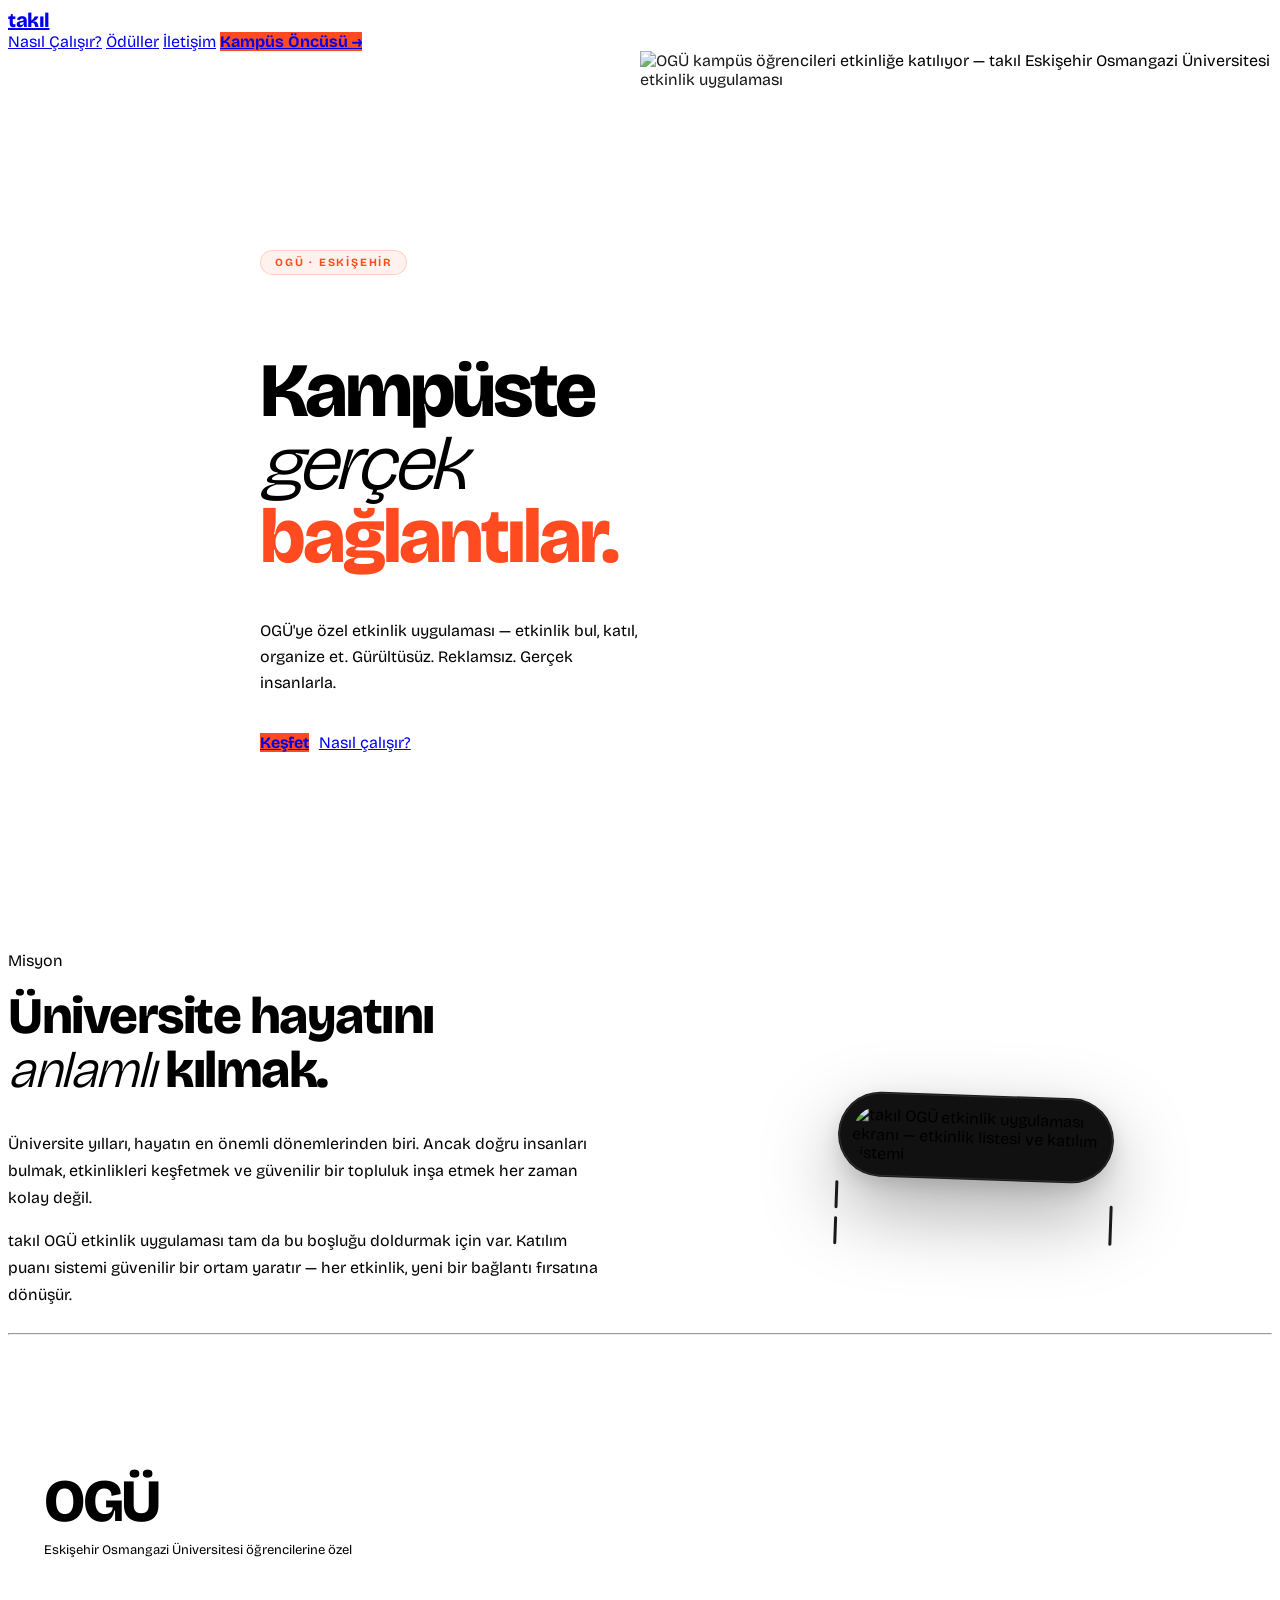
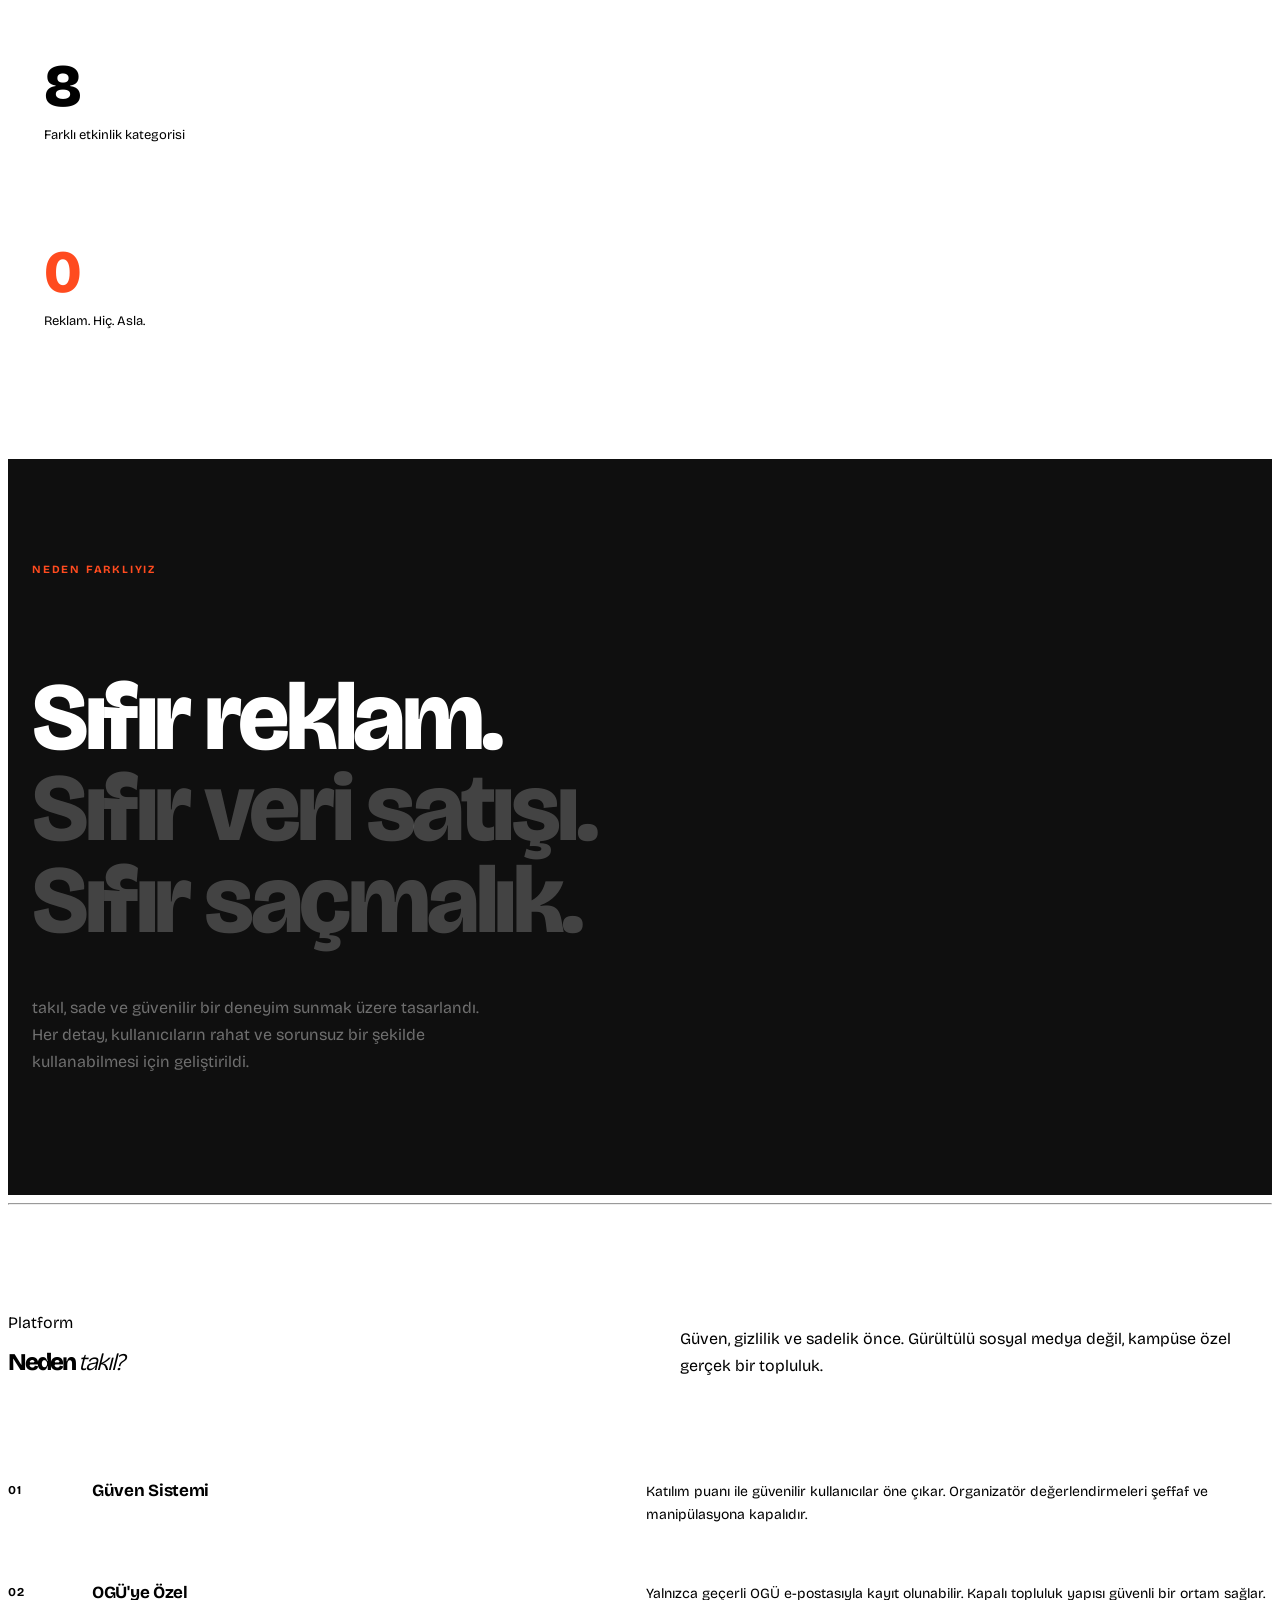
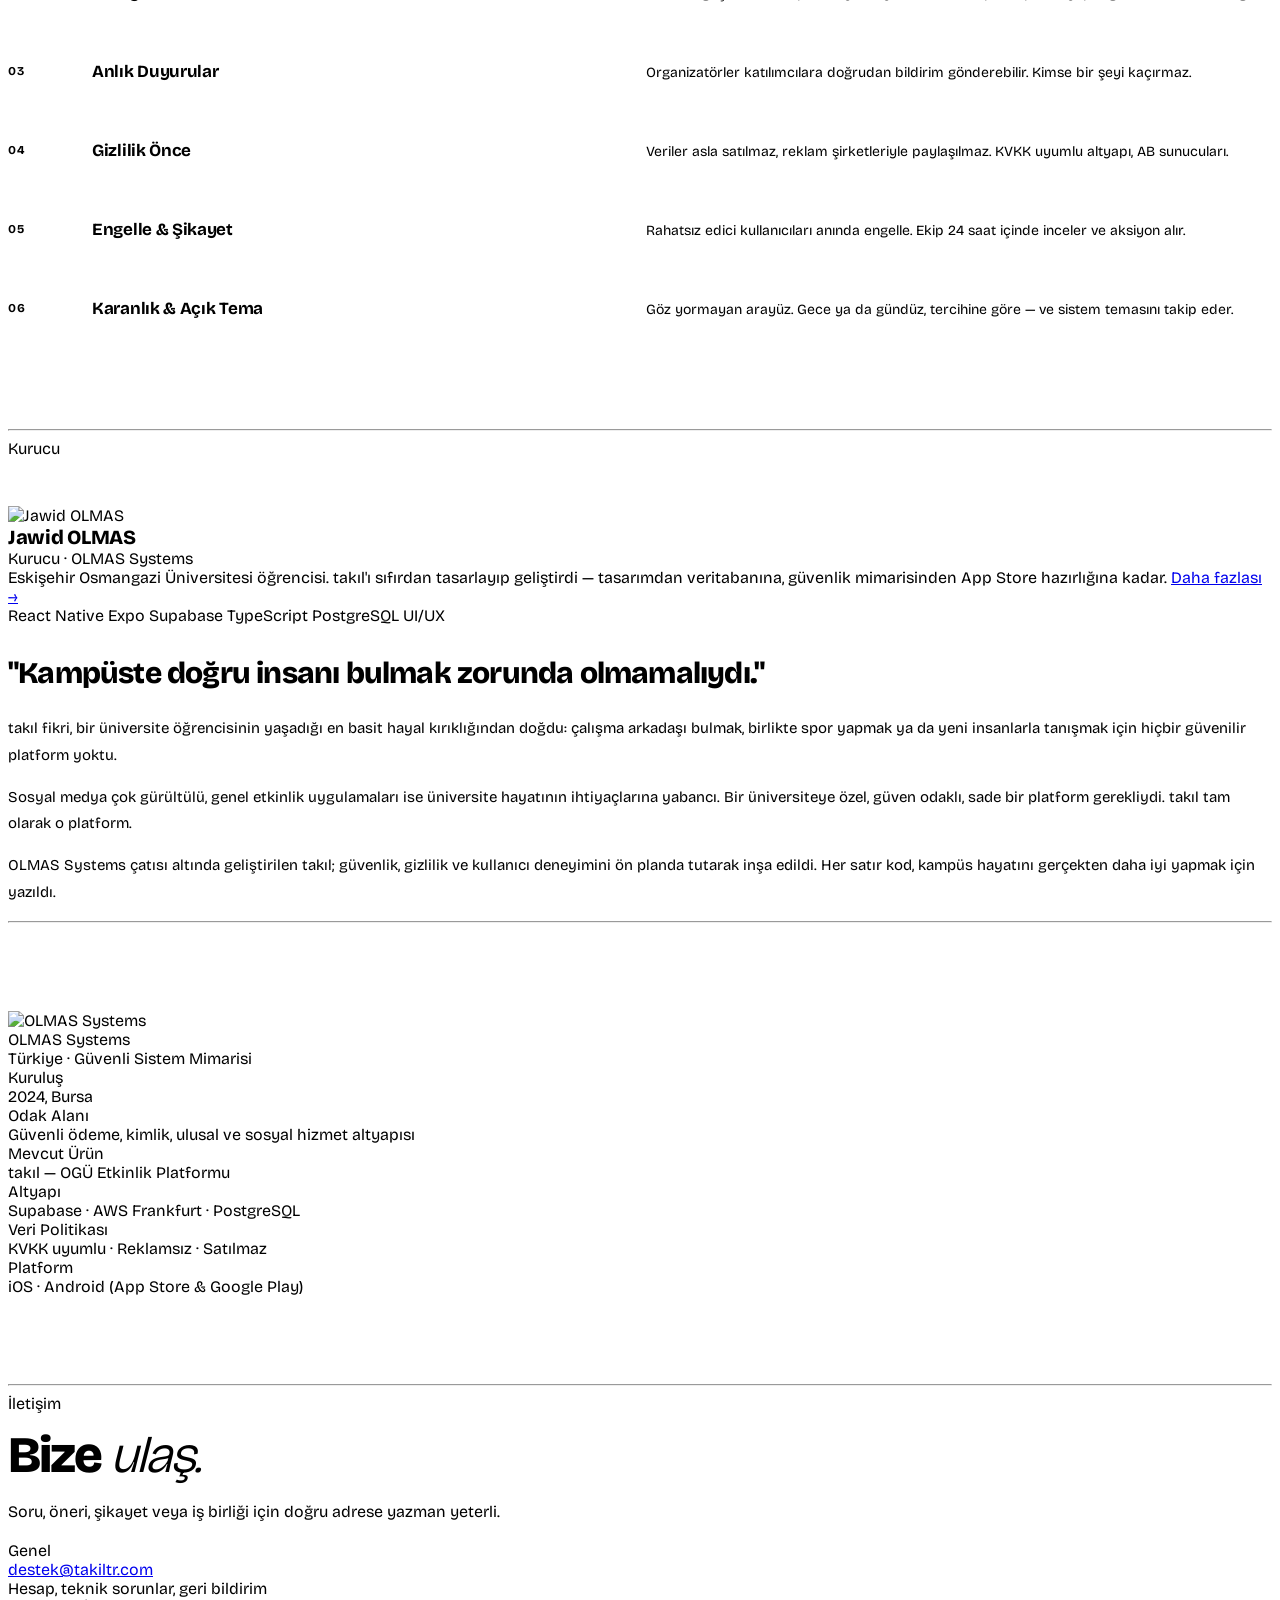
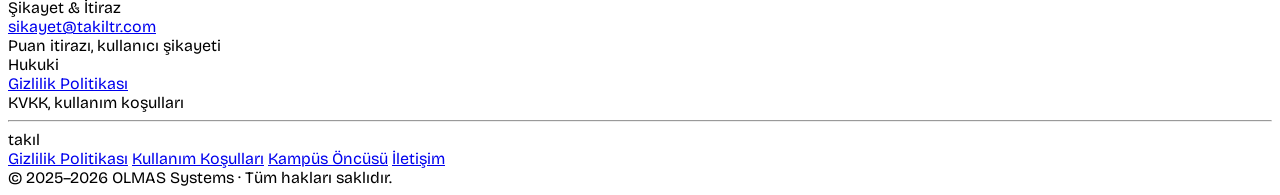
==== commit b1cfbafd: "Update print statement from 'Hello' to 'Goodbye'" ====
--- a/ambassadors/index.html
+++ b/ambassadors/index.html
@@ -3,29 +3,98 @@
 <head>
   <meta charset="UTF-8" />
   <meta name="viewport" content="width=device-width, initial-scale=1.0" />
-  <title>Kampüs Öncüsü — takıl OGÜ Etkinlik Uygulaması Elçilik Programı</title>
-  <meta name="description" content="takıl Kampüs Öncüsü ol: Eskişehir Osmangazi Üniversitesi'nde topluluğu büyüt, OGÜ'nün ilk sosyal etkinlik uygulamasına ilk günden dahil ol." />
+  <title>takıl — OGÜ Etkinlik Uygulaması | Eskişehir Osmangazi Üniversitesi</title>
+  <meta name="description" content="takıl, Eskişehir Osmangazi Üniversitesi öğrencilerine özel sosyal etkinlik uygulaması. OGÜ'de etkinlik bul, katıl, organize et. Ücretsiz. Reklamsız. Güvenli." />
+  <meta name="keywords" content="takıl, takil, takiltr, takıl uygulama, takil uygulama, takıl OGÜ, takil OGU, OGÜ etkinlik uygulaması, Eskişehir Osmangazi Üniversitesi sosyal uygulama, kampüs etkinlik, üniversite etkinlik platformu, OGÜ öğrenci uygulaması, Eskişehir etkinlik" />
   <meta name="robots" content="index, follow" />
-  <link rel="canonical" href="https://takiltr.com/ambassadors/" />
+  <link rel="canonical" href="https://takiltr.com/" />
+
+  <!-- Open Graph -->
   <meta property="og:type" content="website" />
-  <meta property="og:url" content="https://takiltr.com/ambassadors.html" />
+  <meta property="og:url" content="https://takiltr.com/" />
   <meta property="og:site_name" content="takıl" />
   <meta property="og:locale" content="tr_TR" />
-  <meta property="og:title" content="Kampüs Öncüsü — takıl OGÜ Elçilik Programı" />
-  <meta property="og:description" content="OGÜ'de takıl topluluğunu büyüt. Kampüs Öncüsü ol, ilk günden parça ol." />
+  <meta property="og:title" content="takıl — OGÜ Etkinlik Uygulaması" />
+  <meta property="og:description" content="Eskişehir Osmangazi Üniversitesi öğrencilerine özel etkinlik platformu. Etkinlik bul, katıl, organize et. Ücretsiz. Reklamsız." />
   <meta property="og:image" content="https://takiltr.com/Img/image1.jpg" />
+  <meta property="og:image:width" content="1200" />
+  <meta property="og:image:height" content="630" />
+
+  <!-- Twitter Card -->
   <meta name="twitter:card" content="summary_large_image" />
-  <meta name="twitter:title" content="Kampüs Öncüsü — takıl" />
-  <meta name="twitter:description" content="OGÜ'de takıl Kampüs Öncüsü ol, topluluğu büyüt." />
+  <meta name="twitter:title" content="takıl — OGÜ Etkinlik Uygulaması" />
+  <meta name="twitter:description" content="Eskişehir Osmangazi Üniversitesi öğrencilerine özel etkinlik platformu. Etkinlik bul, katıl, organize et." />
   <meta name="twitter:image" content="https://takiltr.com/Img/image1.jpg" />
+
   <link rel="icon" type="image/png" href="/favicon.png" />
   <link rel="apple-touch-icon" sizes="180x180" href="/mb-favicon.png" />
+  <link rel="icon" type="image/png" sizes="192x192" href="/mb-favicon.png" />
+  <link rel="icon" type="image/png" sizes="512x512" href="/mb-favicon.png" />
   <meta name="theme-color" content="#ffffff" />
+
+  <!-- JSON-LD Structured Data -->
+  <script type="application/ld+json">
+  {
+    "@context": "https://schema.org",
+    "@graph": [
+      {
+        "@type": "WebSite",
+        "@id": "https://takiltr.com/#website",
+        "url": "https://takiltr.com/",
+        "name": "takıl",
+        "description": "Eskişehir Osmangazi Üniversitesi öğrencilerine özel etkinlik ve sosyal platform",
+        "inLanguage": "tr",
+        "publisher": { "@id": "https://takiltr.com/#organization" }
+      },
+      {
+        "@type": "Organization",
+        "@id": "https://takiltr.com/#organization",
+        "name": "OLMAS Systems",
+        "url": "https://takiltr.com/",
+        "logo": {
+          "@type": "ImageObject",
+          "url": "https://takiltr.com/mb-favicon.png",
+          "width": 512,
+          "height": 512
+        },
+        "email": "destek@takiltr.com",
+        "foundingDate": "2024",
+        "foundingLocation": {
+          "@type": "Place",
+          "addressLocality": "Eskişehir",
+          "addressCountry": "TR"
+        },
+        "sameAs": [
+          "https://play.google.com/store/apps/details?id=com.jawidolmas.takil"
+        ]
+      },
+      {
+        "@type": "MobileApplication",
+        "name": "takıl",
+        "description": "Eskişehir Osmangazi Üniversitesi öğrencilerine özel etkinlik ve sosyal platform. OGÜ'de etkinlik bul, katıl, organize et. Ücretsiz. Reklamsız.",
+        "applicationCategory": "SocialNetworkingApplication",
+        "operatingSystem": ["iOS", "Android"],
+        "url": "https://takiltr.com/",
+        "downloadUrl": "https://play.google.com/store/apps/details?id=com.jawidolmas.takil",
+        "offers": {
+          "@type": "Offer",
+          "price": "0",
+          "priceCurrency": "TRY"
+        },
+        "author": { "@id": "https://takiltr.com/#organization" },
+        "inLanguage": "tr",
+        "screenshot": "https://takiltr.com/Img/image3.png"
+      }
+    ]
+  }
+  </script>
   <link rel="preconnect" href="https://fonts.googleapis.com">
   <link rel="preconnect" href="https://fonts.gstatic.com" crossorigin>
   <link href="https://fonts.googleapis.com/css2?family=Bricolage+Grotesque:opsz,wght@12..96,300..800&display=swap" rel="stylesheet">
-  <link rel="stylesheet" href="/takil.css" />
+  <link rel="stylesheet" href="takil.css" />
   <style>
+
+    /* ── ROOT ── */
     :root {
       --accent:      #FF4B1F;
       --accent-soft: rgba(255, 75, 31, 0.08);
@@ -33,175 +102,409 @@
     }
     body { font-family: 'Bricolage Grotesque', -apple-system, sans-serif; }
 
-    /* ── NAV ── */
+    /* ── NAV ─────────────────────────────────────────────── */
     .nav-logo { font-weight: 800; font-size: 20px; letter-spacing: -0.5px; }
     .nav-cta, .nav-links a.nav-cta { background: var(--accent); font-weight: 700; }
-
-    /* ── HERO ── */
-    .hero-page {
-      padding: calc(var(--nav-h) + 100px) 24px 88px;
-      max-width: var(--max-w); margin: 0 auto;
-    }
+    .nav-cta:hover { opacity: 0.88; }
+
+    /* Hamburger */
+    .nav-hamburger {
+      display: none;
+      flex-direction: column;
+      justify-content: center;
+      gap: 5px;
+      width: 36px;
+      height: 36px;
+      cursor: pointer;
+      background: none;
+      border: none;
+      padding: 4px;
+    }
+    .nav-hamburger span {
+      display: block;
+      width: 22px;
+      height: 2px;
+      background: var(--text-1);
+      border-radius: 2px;
+      transition: transform 0.25s, opacity 0.25s;
+      transform-origin: center;
+    }
+    .nav-hamburger.open span:nth-child(1) { transform: translateY(7px) rotate(45deg); }
+    .nav-hamburger.open span:nth-child(2) { opacity: 0; }
+    .nav-hamburger.open span:nth-child(3) { transform: translateY(-7px) rotate(-45deg); }
+
+    /* Mobile nav overlay */
+    .mobile-menu {
+      display: none;
+      position: fixed;
+      top: var(--nav-h);
+      left: 0; right: 0; bottom: 0;
+      background: rgba(255,255,255,0.97);
+      backdrop-filter: blur(20px);
+      -webkit-backdrop-filter: blur(20px);
+      z-index: 150;
+      flex-direction: column;
+      align-items: flex-start;
+      padding: 32px 28px;
+      gap: 4px;
+    }
+    .mobile-menu.open { display: flex; }
+    .mobile-menu a {
+      font-size: 26px;
+      font-weight: 800;
+      letter-spacing: -1px;
+      color: var(--text-1);
+      text-decoration: none;
+      padding: 10px 0;
+      border-bottom: 1px solid var(--border-l);
+      width: 100%;
+      transition: color 0.15s;
+    }
+    .mobile-menu a:last-child { border-bottom: none; }
+    .mobile-menu a.mobile-cta {
+      color: var(--accent);
+      font-size: 26px;
+    }
+
+    /* ── HERO SPLIT ── */
+    .hero-split {
+      display: grid;
+      grid-template-columns: 1fr 1fr;
+      min-height: 100svh;
+    }
+
+    .hero-left {
+      display: flex;
+      flex-direction: column;
+      justify-content: center;
+      padding: calc(var(--nav-h) + 80px) 72px 80px 72px;
+      max-width: 560px;
+      margin-left: auto;
+    }
+
     .hero-kicker {
-      display: inline-flex; align-items: center; gap: 8px;
-      font-size: 11px; font-weight: 700; letter-spacing: 1.8px;
-      text-transform: uppercase; color: var(--accent);
-      background: var(--accent-soft); border: 1px solid var(--accent-mid);
-      border-radius: 100px; padding: 5px 14px;
-      margin-bottom: 28px; width: fit-content;
-    }
-    .hero-page h1 {
-      font-size: clamp(52px, 7vw, 88px);
-      font-weight: 800; line-height: 0.96;
-      letter-spacing: -3px; color: var(--text-1);
-      max-width: 700px; margin-bottom: 28px;
-    }
-    .hero-page h1 em { font-style: italic; font-weight: 300; color: var(--text-2); }
-    .hero-page h1 .accent { color: var(--accent); }
-    .hero-page p {
-      font-size: 17px; color: var(--text-2);
-      max-width: 480px; line-height: 1.65; margin-bottom: 0;
-    }
-    .hero-cta { display: flex; gap: 12px; margin-top: 36px; flex-wrap: wrap; }
-
-    /* ── SECTION TITLES ── */
+      display: inline-flex;
+      align-items: center;
+      gap: 8px;
+      font-size: 11px;
+      font-weight: 700;
+      letter-spacing: 1.8px;
+      text-transform: uppercase;
+      color: var(--accent);
+      background: var(--accent-soft);
+      border: 1px solid var(--accent-mid);
+      border-radius: 100px;
+      padding: 5px 14px;
+      margin-bottom: 28px;
+      width: fit-content;
+    }
+
+    .hero-left h1 {
+      font-size: clamp(52px, 6vw, 88px);
+      font-weight: 800;
+      line-height: 0.95;
+      letter-spacing: -3px;
+      color: var(--text-1);
+      margin-bottom: 28px;
+    }
+    .hero-left h1 .accent { color: var(--accent); }
+    .hero-left h1 em {
+      font-style: italic;
+      font-weight: 300;
+      color: var(--text-2);
+    }
+
+    .hero-desc {
+      font-size: 16px;
+      color: var(--text-2);
+      line-height: 1.65;
+      max-width: 380px;
+      margin-bottom: 36px;
+      font-weight: 400;
+    }
+
+    .hero-actions { display: flex; gap: 10px; flex-wrap: wrap; }
+
+    .btn-primary {
+      background: var(--accent);
+      font-weight: 700;
+      letter-spacing: -0.2px;
+    }
+
+    /* logo badge overlay on photo */
+    .hero-logo-badge {
+      position: absolute;
+      top: 20px;
+      left: 20px;
+      width: 48px;
+      height: 48px;
+      border-radius: 14px;
+      overflow: hidden;
+      box-shadow: 0 2px 8px rgba(0,0,0,0.18), 0 0 0 1.5px rgba(255,255,255,0.55);
+    }
+    .hero-logo-badge img {
+      width: 100%;
+      height: 100%;
+      object-fit: cover;
+      display: block;
+      border-radius: 0;
+    }
+
+    /* right photo panel */
+    .hero-photo {
+      position: relative;
+      overflow: hidden;
+      border-radius: 0 0 0 40px;
+    }
+    .hero-photo img {
+      width: 100%;
+      height: 100%;
+      object-fit: cover;
+      object-position: center 30%;
+      display: block;
+    }
+    .hero-photo-overlay {
+      position: absolute;
+      inset: 0;
+      background: linear-gradient(
+        to right,
+        rgba(255,255,255,0.12) 0%,
+        transparent 40%
+      );
+    }
+
+    /* ── MISSION ──── */
+    .mission-layout {
+      display: grid;
+      grid-template-columns: 1fr 1fr;
+      gap: 80px;
+      align-items: center;
+    }
+    .mission-statement {
+      font-size: clamp(32px, 4vw, 52px);
+      font-weight: 800;
+      line-height: 1.05;
+      letter-spacing: -1.5px;
+      color: var(--text-1);
+      margin-top: 20px;
+      margin-bottom: 32px;
+    }
+    .mission-statement em {
+      font-style: italic;
+      font-weight: 300;
+      color: var(--text-2);
+    }
+    .mission-body {
+      font-size: 16px;
+      color: var(--text-2);
+      line-height: 1.7;
+      margin-bottom: 16px;
+    }
+
+    /* Phone mockup */
+    .phone-wrap {
+      display: flex;
+      justify-content: center;
+      align-items: center;
+    }
+    .phone-frame {
+      position: relative;
+      width: 248px;
+      background: #111;
+      border-radius: 44px;
+      padding: 12px;
+      box-shadow:
+        0 0 0 1px rgba(255,255,255,0.08),
+        0 0 0 2px #1a1a1a,
+        0 32px 80px rgba(0,0,0,0.35),
+        0 8px 20px rgba(0,0,0,0.15);
+      transform: rotate(2deg);
+    }
+    .phone-screen {
+      width: 100%;
+      border-radius: 34px;
+      display: block;
+      overflow: hidden;
+    }
+    .phone-screen img {
+      width: 100%;
+      display: block;
+      border-radius: 34px;
+    }
+    .phone-side-btn {
+      position: absolute;
+      background: #1a1a1a;
+      border-radius: 3px;
+    }
+    .phone-side-btn.vol-up  { width: 3px; height: 28px; left: -3px; top: 88px; }
+    .phone-side-btn.vol-dn  { width: 3px; height: 28px; left: -3px; top: 124px; }
+    .phone-side-btn.power   { width: 3px; height: 40px; right: -3px; top: 104px; }
+
+    /* ── STATS ────── */
+    .stat-item { text-align: left; padding: 48px 36px; }
+    .stat-num {
+      font-size: 60px;
+      font-weight: 800;
+      line-height: 1;
+      letter-spacing: -2.5px;
+    }
+    .stat-num.hot { color: var(--accent); }
+    .stat-desc {
+      font-size: 13px;
+      color: var(--text-2);
+      margin-top: 10px;
+      line-height: 1.5;
+    }
+
+    /* ── MANIFESTO ───────────────────────────────────────── */
+    .manifesto-block {
+      background: #0f0f0f;
+      padding: 104px 24px;
+    }
+    .manifesto-inner { max-width: var(--max-w); margin: 0 auto; }
+    .manifesto-tag {
+      font-size: 11px;
+      font-weight: 700;
+      letter-spacing: 1.8px;
+      text-transform: uppercase;
+      color: var(--accent);
+      margin-bottom: 36px;
+      display: block;
+    }
+    .manifesto-headline {
+      font-size: clamp(52px, 7.5vw, 104px);
+      font-weight: 800;
+      line-height: 0.95;
+      letter-spacing: -3.5px;
+      color: #fff;
+      margin-bottom: 48px;
+    }
+    .manifesto-headline .dim { color: rgba(255,255,255,0.22); }
+    .manifesto-sub {
+      font-size: 16px;
+      color: rgba(255,255,255,0.4);
+      max-width: 460px;
+      line-height: 1.7;
+      font-weight: 400;
+    }
+
+    /* ── FEATURES ────────────────────────────────────────── */
+    .features-header {
+      display: grid;
+      grid-template-columns: 1fr 1fr;
+      gap: 80px;
+      align-items: end;
+      margin-bottom: 56px;
+    }
+    .section-title { font-weight: 800; letter-spacing: -2px; }
     .section-title em { font-style: italic; font-weight: 300; color: var(--text-2); }
-    .section-title .accent { color: var(--accent); }
-
-    /* ── BENEFIT GRID ── */
-    .benefits-grid {
-      display: grid; grid-template-columns: repeat(3, 1fr);
-      border: 1px solid var(--border-l); border-radius: 20px;
-      overflow: hidden; margin-top: 48px;
-    }
-    .benefit-item {
-      padding: 36px 28px; border-right: 1px solid var(--border-l);
-      border-bottom: 1px solid var(--border-l); transition: background 0.15s;
-    }
-    .benefit-item:hover { background: var(--bg-soft); }
-    .benefit-item:nth-child(3n)  { border-right: none; }
-    .benefit-item:nth-child(n+4) { border-bottom: none; }
-    .benefit-icon { display: block; margin-bottom: 18px; color: var(--accent); }
-    .benefit-title { font-size: 15px; font-weight: 700; color: var(--text-1); margin-bottom: 8px; letter-spacing: -0.2px; }
-    .benefit-desc  { font-size: 13px; color: var(--text-2); line-height: 1.65; }
-
-    /* ── VIBE CARDS ── */
-    .vibe-wrap { display: grid; grid-template-columns: 1fr 1fr; gap: 20px; margin-top: 48px; }
-    .vibe-card {
-      background: var(--bg-soft); border: 1px solid var(--border-l);
-      border-radius: 20px; padding: 36px 32px;
-    }
-    .vibe-card-title {
-      font-size: 11px; font-weight: 700; text-transform: uppercase;
-      letter-spacing: 1.4px; color: var(--text-3); margin-bottom: 24px;
-    }
-    .vibe-list { list-style: none; display: flex; flex-direction: column; gap: 14px; }
-    .vibe-list li {
-      display: flex; align-items: flex-start; gap: 12px;
-      font-size: 14px; color: var(--text-2); line-height: 1.6;
-    }
-    .vibe-list li::before {
-      content: ''; display: block; flex-shrink: 0;
-      width: 6px; height: 6px; border-radius: 50%;
-      background: var(--accent); margin-top: 7px;
-    }
-
-    /* ── PROCESS ROW ── */
-    .process-row {
-      display: grid; grid-template-columns: repeat(4, 1fr);
-      border: 1px solid var(--border-l); border-radius: 20px;
-      overflow: hidden; margin-top: 48px;
-    }
-    .process-step {
-      padding: 36px 28px; border-right: 1px solid var(--border-l);
-      transition: background 0.15s;
-    }
-    .process-step:hover { background: var(--bg-soft); }
-    .process-step:last-child { border-right: none; }
-    .process-step-num {
-      font-size: 11px; font-weight: 700; letter-spacing: 1.5px;
-      text-transform: uppercase; color: var(--accent); margin-bottom: 14px;
-    }
-    .process-step-title { font-size: 15px; font-weight: 700; color: var(--text-1); margin-bottom: 10px; letter-spacing: -0.2px; }
-    .process-step-desc  { font-size: 13px; color: var(--text-2); line-height: 1.65; }
-
-    /* ── TERMS BOX ── */
-    .terms-box {
-      background: var(--bg-soft); border: 1px solid var(--border-l);
-      border-radius: 20px; padding: 48px; margin-top: 48px;
-    }
-    .terms-header {
-      display: flex; align-items: flex-start; justify-content: space-between;
-      gap: 24px; margin-bottom: 36px; padding-bottom: 36px;
+    .features-header-right p { font-size: 16px; color: var(--text-2); line-height: 1.7; }
+    .features-lines { border-top: 1px solid var(--border-l); }
+    .feature-line {
+      display: grid;
+      grid-template-columns: 52px 1fr 1.2fr;
+      gap: 32px;
+      align-items: start;
+      padding: 28px 0;
       border-bottom: 1px solid var(--border-l);
-    }
-    .terms-header-text h3 {
-      font-size: 22px; font-weight: 800; letter-spacing: -0.5px;
-      color: var(--text-1); margin-bottom: 8px;
-    }
-    .terms-header-text p { font-size: 13px; color: var(--text-2); max-width: 420px; line-height: 1.65; }
-    .terms-badge {
-      flex-shrink: 0; display: inline-flex; align-items: center; gap: 6px;
-      background: var(--bg); border: 1px solid var(--border-l);
-      border-radius: 100px; padding: 6px 14px;
-      font-size: 11px; font-weight: 700; color: var(--text-2); white-space: nowrap;
-    }
-    .terms-grid { display: grid; grid-template-columns: 1fr 1fr; gap: 16px; }
-    .terms-item {
-      background: var(--bg); border: 1px solid var(--border-l);
-      border-radius: 14px; padding: 22px 24px;
-      transition: background 0.15s;
-    }
-    .terms-item:hover { background: var(--bg-mid); }
-    .terms-item-label {
-      font-size: 10px; font-weight: 700; letter-spacing: 1.2px;
-      text-transform: uppercase; color: var(--accent); margin-bottom: 10px;
-    }
-    .terms-item-text { font-size: 13px; color: var(--text-2); line-height: 1.65; }
-
-    /* ── PLACEHOLDER ── */
-    .ambassadors-placeholder {
-      border: 2px dashed var(--border-l); border-radius: 20px;
-      padding: 72px 24px; text-align: center; margin-top: 48px;
-    }
-    .placeholder-label {
-      font-size: 11px; font-weight: 700; letter-spacing: 1.5px;
-      text-transform: uppercase; color: var(--accent); margin-bottom: 12px;
-    }
-    .placeholder-text { font-size: 14px; color: var(--text-3); }
-
-    /* ── FORM ── */
-    .form-wrap {
-      background: var(--bg-soft); border: 1px solid var(--border-l);
-      border-radius: 20px; padding: 48px; margin-top: 48px;
-    }
-    .form-header { margin-bottom: 36px; padding-bottom: 36px; border-bottom: 1px solid var(--border-l); }
-    .form-header h3 { font-size: 22px; font-weight: 800; letter-spacing: -0.5px; color: var(--text-1); margin-bottom: 8px; }
-    .form-header p { font-size: 14px; color: var(--text-2); line-height: 1.65; }
-
-    /* ── SECTION DIVIDER ACCENT ── */
-    .accent-rule {
-      width: 40px; height: 3px; background: var(--accent);
-      border-radius: 2px; margin-bottom: 20px;
-    }
-
-    /* ── RESPONSIVE ── */
+      cursor: default;
+    }
+    .feature-line-num {
+      font-size: 12px; font-weight: 700; color: var(--text-3);
+      padding-top: 3px; letter-spacing: 0.5px; transition: color 0.15s;
+    }
+    .feature-line-title {
+      font-size: 17px; font-weight: 700; color: var(--text-1);
+      letter-spacing: -0.3px; line-height: 1.3; transition: color 0.15s;
+    }
+    .feature-line-desc { font-size: 14px; color: var(--text-2); line-height: 1.65; }
+    .feature-line:hover .feature-line-num   { color: var(--accent); }
+    .feature-line:hover .feature-line-title { color: var(--accent); }
+
+    /* ── FOUNDER ─────────────────────────────────────────── */
+    .founder-name { font-weight: 800; font-size: 20px; letter-spacing: -0.3px; }
+    .founder-story h3 {
+      font-size: clamp(22px, 2.5vw, 30px); font-weight: 800;
+      letter-spacing: -0.8px; color: var(--text-1); line-height: 1.2; margin-bottom: 24px;
+    }
+    .founder-story p { font-size: 15px; color: var(--text-2); line-height: 1.75; margin-bottom: 16px; }
+
+    /* ── CONTACT ─────────────────────────────────────────── */
+    .contact-header h2 {
+      font-size: clamp(32px, 4vw, 52px); font-weight: 800;
+      letter-spacing: -2px; color: var(--text-1); line-height: 1.05;
+      margin-top: 16px; margin-bottom: 16px;
+    }
+    .contact-header h2 em { font-style: italic; font-weight: 300; color: var(--text-2); }
+    .contact-header p { font-size: 16px; color: var(--text-2); line-height: 1.65; }
+    .contact-value:hover { color: var(--accent) !important; text-decoration: none; }
+
+   /* ── RESPONSIVE ── */
+    .feature-chevron { display: none; }
+
     @media (max-width: 768px) {
-      .hero-page { padding: calc(var(--nav-h) + 56px) 20px 64px; }
-      .hero-page h1 { font-size: clamp(44px, 11vw, 64px); letter-spacing: -2px; }
-      .benefits-grid { grid-template-columns: 1fr; }
-      .benefit-item { border-right: none; }
-      .benefit-item:nth-child(n) { border-bottom: 1px solid var(--border-l); }
-      .benefit-item:last-child { border-bottom: none; }
-      .vibe-wrap { grid-template-columns: 1fr; }
-      .process-row { grid-template-columns: 1fr 1fr; }
-      .process-step:nth-child(2n) { border-right: none; }
-      .process-step { border-bottom: 1px solid var(--border-l); }
-      .process-step:nth-child(n+3) { border-bottom: none; }
-      .terms-box { padding: 28px 20px; }
-      .terms-header { flex-direction: column; }
-      .terms-grid { grid-template-columns: 1fr; }
-      .form-wrap { padding: 28px 20px; }
+      .nav-links { display: none; }
+      .nav-hamburger { display: flex; }
+      nav { padding: 0 20px; }
+
+      .hero-split { grid-template-columns: 1fr; min-height: auto; padding-top: var(--nav-h); }
+      .hero-photo { height: 55vw; order: -1; border-radius: 0 0 0 28px; }
+      .hero-left { padding: 36px 24px 56px; max-width: 100%; margin-left: 0; }
+      .hero-left h1 { font-size: clamp(44px, 11vw, 64px); letter-spacing: -2px; }
+
+      .mission-layout { grid-template-columns: 1fr; gap: 40px; }
+      .phone-wrap { justify-content: center; }
+      .phone-frame { width: 200px; }
+
+      .features-header { grid-template-columns: 1fr; gap: 20px; }
+
+      .feature-line {
+        grid-template-columns: 40px 1fr 28px;
+        gap: 16px;
+        cursor: pointer;
+        -webkit-tap-highlight-color: transparent;
+      }
+      .feature-line-desc {
+        display: none;
+        grid-column: 2 / 4;
+        padding-top: 6px;
+        padding-bottom: 4px;
+        font-size: 13px;
+        color: var(--text-2);
+        line-height: 1.65;
+      }
+      .feature-line.open .feature-line-desc { display: block; }
+      .feature-chevron {
+        display: flex;
+        width: 28px; height: 28px;
+        border-radius: 50%;
+        border: 1px solid var(--border-l);
+        background: var(--bg-soft);
+        align-items: center; justify-content: center;
+        flex-shrink: 0;
+        transition: background 0.15s, transform 0.25s;
+        color: var(--text-3);
+        font-size: 16px; font-weight: 300; line-height: 1;
+      }
+      .feature-line.open .feature-chevron {
+        background: var(--accent);
+        color: #fff;
+        transform: rotate(45deg);
+        border-color: var(--accent);
+      }
+
+      .manifesto-block { padding: 72px 20px; }
+      .manifesto-headline { letter-spacing: -2px; }
+      .stat-item { padding: 32px 20px; }
+      .stat-num { font-size: 44px; }
+    }
+
+    @media (min-width: 769px) and (max-width: 1024px) {
+      .hero-left { padding: calc(var(--nav-h) + 56px) 40px 56px 40px; max-width: 480px; margin-left: 0; }
+      .hero-left h1 { font-size: clamp(48px, 5.5vw, 72px); }
+      .hero-photo img { object-position: center 20%; }
+      .hero-split { min-height: 90svh; }
+      .feature-line-desc { display: block; }
     }
   </style>
 </head>
@@ -211,9 +514,10 @@
   <nav>
     <a class="nav-logo" href="/">takıl</a>
     <div class="nav-links">
-      <a href="/">Ana Sayfa</a>
       <a href="/how-it-works/">Nasıl Çalışır?</a>
-      <a href="#katil" class="nav-cta">Başvur →</a>
+      <a href="/prizes/">Ödüller</a>
+      <a href="#contact">İletişim</a>
+      <a href="/ambassadors/" class="nav-cta">Kampüs Öncüsü →</a>
     </div>
     <button class="nav-hamburger" id="hamburger" aria-label="Menü">
       <span></span><span></span><span></span>
@@ -222,278 +526,248 @@
 
   <!-- MOBILE MENU -->
   <div class="mobile-menu" id="mobileMenu">
-    <a href="/" onclick="closeMenu()">Ana Sayfa</a>
     <a href="/how-it-works/" onclick="closeMenu()">Nasıl Çalışır?</a>
     <a href="/prizes/" onclick="closeMenu()">Ödüller</a>
-    <a href="/index.html#contact" onclick="closeMenu()">İletişim</a>
+    <a href="/ambassadors/" onclick="closeMenu()">Kampüs Öncüsü</a>
+    <a href="#contact" onclick="closeMenu()">İletişim</a>
     <a href="/privacy-policy.html" onclick="closeMenu()">Gizlilik Politikası</a>
     <a href="/terms.html" onclick="closeMenu()">Kullanım Koşulları</a>
-    <a href="#katil" onclick="closeMenu()" class="mobile-cta">Başvur →</a>
-    <div class="mobile-menu-brand">
+  <div class="mobile-menu-brand">
   <span class="mmb-name"><span class="mmb-accent">OLMAS</span> Systems</span>
   <span class="mmb-sub">© 2025–2026 · Tüm hakları saklıdır</span>
   </div>
   </div>
 
   <!-- HERO -->
-  <div class="hero-page">
-    <span class="hero-kicker">Kampüs Öncüsü Programı</span>
-    <h1>Kampüsün<br><em>senin elinle</em><br><span class="accent">şekilleniyor.</span></h1>
-    <p>takıl, OGÜ öğrencilerini etkinlikler aracılığıyla bir araya getiriyor. Şimdi bu hareketi birlikte büyütecek Kampüs Öncülerini arıyoruz.</p>
-    <div class="hero-cta">
-      <a href="#katil" class="btn-primary">Hemen Başvur</a>
-      <a href="#program" class="btn-ghost">Programı Keşfet</a>
+  <div class="hero-split">
+    <div class="hero-left">
+      <span class="hero-kicker">OGÜ · Eskişehir</span>
+      <h1>Kampüste<br><em>gerçek</em><br><span class="accent">bağlantılar.</span></h1>
+      <p class="hero-desc">
+        OGÜ'ye özel etkinlik uygulaması —
+        etkinlik bul, katıl, organize et.
+        Gürültüsüz. Reklamsız. Gerçek insanlarla.
+      </p>
+      <div class="hero-actions">
+        <a href="#mission" class="btn-primary">Keşfet</a>
+        <a href="/how-it-works/" class="btn-ghost">Nasıl çalışır?</a>
+      </div>
+    </div>
+    <div class="hero-photo">
+      <img
+        src="Img/image1.jpg"
+        alt="OGÜ kampüs öğrencileri etkinliğe katılıyor — takıl Eskişehir Osmangazi Üniversitesi etkinlik uygulaması"
+        loading="eager"
+      />
+      <div class="hero-photo-overlay"></div>
     </div>
   </div>
 
+  <!-- MISSION -->
+  <section id="mission">
+    <div class="mission-layout">
+      <div>
+        <span class="label">Misyon</span>
+        <h2 class="mission-statement">Üniversite hayatını<br><em>anlamlı</em> kılmak.</h2>
+        <p class="mission-body">
+          Üniversite yılları, hayatın en önemli dönemlerinden biri.
+          Ancak doğru insanları bulmak, etkinlikleri keşfetmek ve
+          güvenilir bir topluluk inşa etmek her zaman kolay değil.
+        </p>
+        <p class="mission-body">
+          takıl OGÜ etkinlik uygulaması tam da bu boşluğu doldurmak için var.
+          Katılım puanı sistemi güvenilir bir ortam yaratır —
+          her etkinlik, yeni bir bağlantı fırsatına dönüşür.
+        </p>
+      </div>
+      <div class="phone-wrap">
+        <div class="phone-frame">
+          <div class="phone-side-btn vol-up"></div>
+          <div class="phone-side-btn vol-dn"></div>
+          <div class="phone-side-btn power"></div>
+          <div class="phone-screen">
+            <img src="Img/image3.png" alt="takıl OGÜ etkinlik uygulaması ekranı — etkinlik listesi ve katılım sistemi" />
+          </div>
+        </div>
+      </div>
+    </div>
+  </section>
+
   <hr class="divider" />
 
-  <!-- NEDEN -->
-  <section id="program">
-    <span class="label" style="display:block; margin-bottom:16px;">Neden Kampüs Öncüsü?</span>
-    <h2 class="section-title" style="margin-bottom:16px;">Sadece bir uygulama<br><em>değil, bir hareket.</em></h2>
-    <p class="section-body" style="margin-bottom:0; max-width:520px;">
-      takıl'ı birlikte inşa ediyoruz. Kampüs Öncüleri bu süreçte sahnenin tam ortasında —
-      arkadaşlarına ilham veren, etkinlikleri başlatan, topluluğu şekillendiren kişiler.
-    </p>
-    <div class="benefits-grid">
-      <div class="benefit-item">
-        <span class="benefit-icon"><svg width="22" height="22" viewBox="0 0 24 24" fill="none" stroke="currentColor" stroke-width="1.5" stroke-linecap="round" stroke-linejoin="round"><circle cx="12" cy="8" r="5"/><path d="M20 21a8 8 0 0 0-16 0"/></svg></span>
-        <div class="benefit-title">Kampüsünün Yüzü Ol</div>
-        <div class="benefit-desc">takiltr.com/ambassadors sayfasında adın ve profilin yer alacak. Gerçek, somut bir görünürlük.</div>
-      </div>
-      <div class="benefit-item">
-        <span class="benefit-icon"><svg width="22" height="22" viewBox="0 0 24 24" fill="none" stroke="currentColor" stroke-width="1.5" stroke-linecap="round" stroke-linejoin="round"><path d="M12 20h9"/><path d="M16.5 3.5a2.121 2.121 0 0 1 3 3L7 19l-4 1 1-4L16.5 3.5z"/></svg></span>
-        <div class="benefit-title">Ürünü Birlikte Şekillendir</div>
-        <div class="benefit-desc">Yeni özellikler çıkmadan önce sen görürsün. Fikirlerinin takıl'a yansıdığını izlersin.</div>
-      </div>
-      <div class="benefit-item">
-        <span class="benefit-icon"><svg width="22" height="22" viewBox="0 0 24 24" fill="none" stroke="currentColor" stroke-width="1.5" stroke-linecap="round" stroke-linejoin="round"><path d="M17 21v-2a4 4 0 0 0-4-4H5a4 4 0 0 0-4 4v2"/><circle cx="9" cy="7" r="4"/><path d="M23 21v-2a4 4 0 0 0-3-3.87"/><path d="M16 3.13a4 4 0 0 1 0 7.75"/></svg></span>
-        <div class="benefit-title">Gerçek Bağlantılar Kur</div>
-        <div class="benefit-desc">Kurucuyla ve diğer Kampüs Öncüleriyle doğrudan çalışırsın. Küçük ama etkili bir ekip.</div>
-      </div>
-      <div class="benefit-item">
-        <span class="benefit-icon"><svg width="22" height="22" viewBox="0 0 24 24" fill="none" stroke="currentColor" stroke-width="1.5" stroke-linecap="round" stroke-linejoin="round"><polygon points="12 2 15.09 8.26 22 9.27 17 14.14 18.18 21.02 12 17.77 5.82 21.02 7 14.14 2 9.27 8.91 8.26 12 2"/></svg></span>
-        <div class="benefit-title">Etkinliklerde Öne Çık</div>
-        <div class="benefit-desc">Kampüsündeki etkinlikleri sen başlatırsın. Yüzlerce öğrencinin sosyal hayatını etkilersin.</div>
-      </div>
-      <div class="benefit-item">
-        <span class="benefit-icon"><svg width="22" height="22" viewBox="0 0 24 24" fill="none" stroke="currentColor" stroke-width="1.5" stroke-linecap="round" stroke-linejoin="round"><circle cx="12" cy="12" r="10"/><path d="M12 8v4l3 3"/></svg></span>
-        <div class="benefit-title">İlk Günden Beri Orada Ol</div>
-        <div class="benefit-desc">takıl henüz büyümenin başında. Bu yolculuğun en başından parçası olmak eşsiz bir his.</div>
-      </div>
-      <div class="benefit-item">
-        <span class="benefit-icon"><svg width="22" height="22" viewBox="0 0 24 24" fill="none" stroke="currentColor" stroke-width="1.5" stroke-linecap="round" stroke-linejoin="round"><path d="M21 16V8a2 2 0 0 0-1-1.73l-7-4a2 2 0 0 0-2 0l-7 4A2 2 0 0 0 3 8v8a2 2 0 0 0 1 1.73l7 4a2 2 0 0 0 2 0l7-4A2 2 0 0 0 21 16z"/></svg></span>
-        <div class="benefit-title">Özgeçmişinde Parlasın</div>
-        <div class="benefit-desc">Pazarlama, topluluk yönetimi, etkinlik organizasyonu. Büyüyen bir girişimde gerçek deneyim.</div>
+  <!-- STATS -->
+  <section style="padding-top: 80px; padding-bottom: 80px;">
+    <div class="stats-row">
+      <div class="stat-item">
+        <div class="stat-num">OGÜ</div>
+        <div class="stat-desc">Eskişehir Osmangazi Üniversitesi öğrencilerine özel</div>
+      </div>
+      <div class="stat-item">
+        <div class="stat-num">8</div>
+        <div class="stat-desc">Farklı etkinlik kategorisi</div>
+      </div>
+      <div class="stat-item">
+        <div class="stat-num hot">0</div>
+        <div class="stat-desc">Reklam. Hiç. Asla.</div>
       </div>
     </div>
   </section>
 
+  <!-- MANIFESTO -->
+  <div class="manifesto-block">
+    <div class="manifesto-inner">
+      <span class="manifesto-tag">Neden Farklıyız</span>
+      <p class="manifesto-headline">
+        Sıfır reklam.<br>
+        <span class="dim">Sıfır veri satışı.</span><br>
+        <span class="dim">Sıfır saçmalık.</span>
+      </p>
+      <p class="manifesto-sub">
+        takıl, sade ve güvenilir bir deneyim sunmak üzere tasarlandı.
+        Her detay, kullanıcıların rahat ve sorunsuz bir şekilde kullanabilmesi için geliştirildi.
+      </p>
+    </div>
+  </div>
+
   <hr class="divider" />
 
-  <!-- SEN KİMSİN -->
-  <section id="sen-kimsin">
-    <span class="label" style="display:block; margin-bottom:16px;">Sen Kimsin?</span>
-    <h2 class="section-title" style="margin-bottom:16px;">Seni arıyoruz<br><em>eğer...</em></h2>
-    <p class="section-body" style="margin-bottom:0; max-width:520px;">
-      Mükemmel bir özgeçmiş aramıyoruz. takıl'a inanan, kampüsünü seven, etrafına enerji veren birini arıyoruz.
-    </p>
-    <div class="vibe-wrap">
-      <div class="vibe-card">
-        <div class="vibe-card-title">Bunlar sende varsa</div>
-        <ul class="vibe-list">
-          <li>OGÜ öğrencisisin ve takıl'ı aktif kullanıyorsun</li>
-          <li>Kampüste tanıdığın çok, farklı çevrelerle rahatça iletişim kuruyorsun</li>
-          <li>Bir etkinlik fikri aklına gelince beklemeden harekete geçiyorsun</li>
-          <li>İnsanlara bir şeyler anlatmak, onları heyecanlandırmak sana doğal geliyor</li>
-          <li>Kampüs hayatını daha iyi hale getirme konusunda içten bir isteğin var</li>
-        </ul>
-      </div>
-      <div class="vibe-card">
-        <div class="vibe-card-title">Bir de bunlar varsa süper</div>
-        <ul class="vibe-list">
-          <li>takıl'da yüksek bir Güven Endeksin var</li>
-          <li>Öğrenci kulüplerinde aktif rol aldın</li>
-          <li>Instagram, TikTok veya başka platformlarda içerik üretiyorsun</li>
-          <li>Daha önce bir etkinlik organize ettin</li>
-          <li>Bir fikri hayata geçirmek için öne çıktın</li>
-        </ul>
+  <!-- FEATURES -->
+  <section id="features" style="padding-top: 96px;">
+    <div class="features-header">
+      <div class="features-header-left">
+        <span class="label">Platform</span>
+        <h2 class="section-title" style="margin-top:16px;">Neden <em>takıl?</em></h2>
+      </div>
+      <div class="features-header-right">
+        <p>Güven, gizlilik ve sadelik önce. Gürültülü sosyal medya değil, kampüse özel gerçek bir topluluk.</p>
+      </div>
+    </div>
+    <div class="features-lines">
+      <div class="feature-line">
+        <div class="feature-line-num">01</div>
+        <div class="feature-line-title">Güven Sistemi</div>
+        <div class="feature-line-desc">Katılım puanı ile güvenilir kullanıcılar öne çıkar. Organizatör değerlendirmeleri şeffaf ve manipülasyona kapalıdır.</div>
+        <div class="feature-chevron">+</div>
+      </div>
+      <div class="feature-line">
+        <div class="feature-line-num">02</div>
+        <div class="feature-line-title">OGÜ'ye Özel</div>
+        <div class="feature-line-desc">Yalnızca geçerli OGÜ e-postasıyla kayıt olunabilir. Kapalı topluluk yapısı güvenli bir ortam sağlar.</div>
+         <div class="feature-chevron">+</div>
+      </div>
+      <div class="feature-line">
+        <div class="feature-line-num">03</div>
+        <div class="feature-line-title">Anlık Duyurular</div>
+        <div class="feature-line-desc">Organizatörler katılımcılara doğrudan bildirim gönderebilir. Kimse bir şeyi kaçırmaz.</div>
+         <div class="feature-chevron">+</div>
+      </div>
+      <div class="feature-line">
+        <div class="feature-line-num">04</div>
+        <div class="feature-line-title">Gizlilik Önce</div>
+        <div class="feature-line-desc">Veriler asla satılmaz, reklam şirketleriyle paylaşılmaz. KVKK uyumlu altyapı, AB sunucuları.</div>
+         <div class="feature-chevron">+</div>
+      </div>
+      <div class="feature-line">
+        <div class="feature-line-num">05</div>
+        <div class="feature-line-title">Engelle &amp; Şikayet</div>
+        <div class="feature-line-desc">Rahatsız edici kullanıcıları anında engelle. Ekip 24 saat içinde inceler ve aksiyon alır.</div>
+          <div class="feature-chevron">+</div>
+      </div>
+      <div class="feature-line">
+        <div class="feature-line-num">06</div>
+        <div class="feature-line-title">Karanlık &amp; Açık Tema</div>
+        <div class="feature-line-desc">Göz yormayan arayüz. Gece ya da gündüz, tercihine göre — ve sistem temasını takip eder.</div>
+          <div class="feature-chevron">+</div>
       </div>
     </div>
   </section>
 
+  <hr class="divider" style="margin-top: 80px;" />
+
+  <!-- FOUNDER -->
+  <section id="founder">
+    <span class="label" style="display:block; margin-bottom:48px;">Kurucu</span>
+    <div class="founder-wrap">
+      <div>
+        <div class="founder-card">
+          <div class="founder-avatar">
+            <img src="Img/founder.jpg" alt="Jawid OLMAS" />
+          </div>
+          <div class="founder-name">Jawid OLMAS</div>
+          <div class="founder-role">Kurucu · OLMAS Systems</div>
+          <div class="founder-bio">
+            Eskişehir Osmangazi Üniversitesi öğrencisi. takıl'ı sıfırdan tasarlayıp geliştirdi —
+            tasarımdan veritabanına, güvenlik mimarisinden App Store hazırlığına kadar.
+            <a href="/founders/">Daha fazlası →</a>
+          </div>
+          <div class="founder-tags">
+            <span class="founder-tag">React Native</span>
+            <span class="founder-tag">Expo</span>
+            <span class="founder-tag">Supabase</span>
+            <span class="founder-tag">TypeScript</span>
+            <span class="founder-tag">PostgreSQL</span>
+            <span class="founder-tag">UI/UX</span>
+          </div>
+        </div>
+      </div>
+      <div class="founder-story">
+        <h3>"Kampüste doğru insanı bulmak zorunda olmamalıydı."</h3>
+        <p>takıl fikri, bir üniversite öğrencisinin yaşadığı en basit hayal kırıklığından doğdu: çalışma arkadaşı bulmak, birlikte spor yapmak ya da yeni insanlarla tanışmak için hiçbir güvenilir platform yoktu.</p>
+        <p>Sosyal medya çok gürültülü, genel etkinlik uygulamaları ise üniversite hayatının ihtiyaçlarına yabancı. Bir üniversiteye özel, güven odaklı, sade bir platform gerekliydi. takıl tam olarak o platform.</p>
+        <p>OLMAS Systems çatısı altında geliştirilen takıl; güvenlik, gizlilik ve kullanıcı deneyimini ön planda tutarak inşa edildi. Her satır kod, kampüs hayatını gerçekten daha iyi yapmak için yazıldı.</p>
+      </div>
+    </div>
+  </section>
+
   <hr class="divider" />
 
-  <!-- NASIL ÇALIŞIYOR -->
-  <section id="nasil">
-    <span class="label" style="display:block; margin-bottom:16px;">Nasıl Çalışıyor?</span>
-    <h2 class="section-title" style="margin-bottom:48px;">Dört adım,<br><em>hepsi bu.</em></h2>
-    <div class="process-row">
-      <div class="process-step">
-        <div class="process-step-num">01</div>
-        <div class="process-step-title">Formu Doldur</div>
-        <div class="process-step-desc">Aşağıdaki kısa formu doldur. Beş dakika sürer, fazla düşünme.</div>
-      </div>
-      <div class="process-step">
-        <div class="process-step-num">02</div>
-        <div class="process-step-title">Seni Tanıyalım</div>
-        <div class="process-step-desc">takıl'daki profilini ve etkinlik geçmişine göz atacağız.</div>
-      </div>
-      <div class="process-step">
-        <div class="process-step-num">03</div>
-        <div class="process-step-title">Bir Kahve İçelim</div>
-        <div class="process-step-desc">Seni yakından tanımak için kısa ve samimi bir sohbet.</div>
-      </div>
-      <div class="process-step">
-        <div class="process-step-num">04</div>
-        <div class="process-step-title">Aramıza Katıl</div>
-        <div class="process-step-desc">Tüm adaylara geri döneceğiz. Seçilenler özel karşılama alacak.</div>
+  <!-- COMPANY -->
+  <section style="padding-top:80px; padding-bottom:80px;">
+    <div class="company-wrap">
+      <div class="company-header">
+        <div class="company-logo">
+          <img src="Img/olmas.png" alt="OLMAS Systems" />
+        </div>
+        <div>
+          <div class="company-name">OLMAS Systems</div>
+          <div class="company-tagline">Türkiye · Güvenli Sistem Mimarisi</div>
+        </div>
+      </div>
+      <div class="company-grid">
+        <div><div class="company-item-label">Kuruluş</div><div class="company-item-value">2024, Bursa</div></div>
+        <div><div class="company-item-label">Odak Alanı</div><div class="company-item-value">Güvenli ödeme, kimlik, ulusal ve sosyal hizmet altyapısı</div></div>
+        <div><div class="company-item-label">Mevcut Ürün</div><div class="company-item-value">takıl — OGÜ Etkinlik Platformu</div></div>
+        <div><div class="company-item-label">Altyapı</div><div class="company-item-value">Supabase · AWS Frankfurt · PostgreSQL</div></div>
+        <div><div class="company-item-label">Veri Politikası</div><div class="company-item-value">KVKK uyumlu · Reklamsız · Satılmaz</div></div>
+        <div><div class="company-item-label">Platform</div><div class="company-item-value">iOS · Android (App Store &amp; Google Play)</div></div>
       </div>
     </div>
   </section>
 
   <hr class="divider" />
 
-  <!-- KOŞULLAR -->
-  <section id="kosullar">
-    <span class="label" style="display:block; margin-bottom:16px;">Program Koşulları</span>
-    <h2 class="section-title" style="margin-bottom:16px;">Şeffaf olmak<br><em>istiyoruz.</em></h2>
-    <p class="section-body" style="max-width:520px;">
-      Kampüs Öncüsü olmak tamamen gönüllülük esasına dayanıyor. Ama birlikte iyi bir şey inşa edebilmek için bazı temel beklentilerimiz var.
-    </p>
-    <div class="terms-box">
-      <div class="terms-header">
-        <div class="terms-header-text">
-          <h3>Program Koşulları</h3>
-          <p>Bu koşullar, programa kabul edildiğin andan itibaren geçerlidir.</p>
-        </div>
-        <div class="terms-badge">
-          <svg width="12" height="12" viewBox="0 0 24 24" fill="none" stroke="currentColor" stroke-width="2" stroke-linecap="round" stroke-linejoin="round"><path d="M12 22s8-4 8-10V5l-8-3-8 3v7c0 6 8 10 8 10z"/></svg>
-          Gizli tutulacak
-        </div>
-      </div>
-      <div class="terms-grid">
-        <div class="terms-item"><div class="terms-item-label">Etkinlik Katılımı</div><div class="terms-item-text">Her ay belirli sayıda takıl etkinliğine katılman veya etkinlik oluşturman bekleniyor.</div></div>
-        <div class="terms-item"><div class="terms-item-label">Geri Bildirim</div><div class="terms-item-text">Düzenli kullanıcı deneyimi geri bildirimi paylaşman ve UX sohbetlerine katılman bekleniyor.</div></div>
-        <div class="terms-item"><div class="terms-item-label">Marka Temsili</div><div class="terms-item-text">Kampüste ve sosyal medyada takıl'ı pozitif ve dürüst bir şekilde temsil etmeni bekliyoruz.</div></div>
-        <div class="terms-item"><div class="terms-item-label">Gizlilik</div><div class="terms-item-text">Ekiple paylaşılan, henüz kamuoyuyla paylaşılmamış bilgiler üçüncü kişilerle paylaşılamaz.</div></div>
-        <div class="terms-item"><div class="terms-item-label">Topluluk Kuralları</div><div class="terms-item-text">takıl topluluk kurallarına ve OGÜ'nün etik prensiplerine her zaman uyulması gerekiyor.</div></div>
-        <div class="terms-item"><div class="terms-item-label">Ayrılmak</div><div class="terms-item-text">Koşulların dışına çıkılması durumunda görev sona erdirilebilir. Gönüllülük esaslı olduğu için dilediğinde ayrılabilirsin.</div></div>
-      </div>
-    </div>
-  </section>
-
-  <hr class="divider" />
-
-  <!-- ÖNCÜLER -->
-  <section>
-    <span class="label" style="display:block; margin-bottom:16px;">Kampüs Öncülerimiz</span>
-    <h2 class="section-title">Öncülerimizle<br><em>tanış.</em></h2>
-    <div class="ambassadors-placeholder">
-      <div class="placeholder-label">Yakında burada</div>
-      <div class="placeholder-text">Seçilen Kampüs Öncülerinin profilleri burada yer alacak.</div>
-    </div>
-  </section>
-
-  <hr class="divider" />
-
-  <!-- FORM -->
-  <section id="katil">
-    <span class="label" style="display:block; margin-bottom:16px;">Başvur</span>
-    <h2 class="section-title" style="margin-bottom:8px;">Hazır mısın?<br><em>Biz hazırız.</em></h2>
-
-    <div class="form-wrap">
-      <div id="form-container">
-        <div class="form-header">
-          <h3>Kampüs Öncüsü Başvuru Formu</h3>
-          <p>Beş dakika ayır, formu doldur. En kısa sürede geri döneceğiz.</p>
-        </div>
-
-        <form id="ambassador-form" novalidate>
-          <div class="form-grid">
-            <div class="form-group">
-              <label class="form-label" for="ad">Ad</label>
-              <input class="form-input" type="text" id="ad" name="ad" placeholder="Adın" autocomplete="given-name" />
-              <span class="field-error" id="ad-error">Bu alan zorunludur.</span>
-            </div>
-            <div class="form-group">
-              <label class="form-label" for="soyad">Soyad</label>
-              <input class="form-input" type="text" id="soyad" name="soyad" placeholder="Soyadın" autocomplete="family-name" />
-              <span class="field-error" id="soyad-error">Bu alan zorunludur.</span>
-            </div>
-            <div class="form-group">
-              <label class="form-label" for="ogrenci-no">Öğrenci Numarası</label>
-              <input class="form-input" type="text" id="ogrenci-no" name="ogrenci-no" placeholder="OGÜ öğrenci numaranı gir" inputmode="numeric" />
-              <span class="field-error" id="ogrenci-no-error">Geçerli bir öğrenci numarası gir.</span>
-            </div>
-            <div class="form-group">
-              <label class="form-label" for="telefon">Telefon Numarası</label>
-              <input class="form-input" type="tel" id="telefon" name="telefon" placeholder="05xx xxx xx xx" autocomplete="tel" inputmode="tel" />
-              <span class="field-error" id="telefon-error">Geçerli bir telefon numarası gir.</span>
-            </div>
-            <div class="form-group">
-              <label class="form-label" for="fakulte">Fakülte</label>
-              <div class="form-select-wrap">
-                <select class="form-select" id="fakulte" name="fakulte">
-                  <option value="">Fakülteni seç</option>
-                  <option>Tıp Fakültesi</option>
-                  <option>Mühendislik ve Mimarlık Fakültesi</option>
-                  <option>Fen-Edebiyat Fakültesi</option>
-                  <option>İktisadi ve İdari Bilimler Fakültesi</option>
-                  <option>İlahiyat Fakültesi</option>
-                  <option>Eğitim Fakültesi</option>
-                  <option>Hukuk Fakültesi</option>
-                  <option>Diş Hekimliği Fakültesi</option>
-                  <option>Sağlık Bilimleri Fakültesi</option>
-                  <option>Güzel Sanatlar, Tasarım ve Mimarlık Fakültesi</option>
-                  <option>Beden Eğitimi ve Spor Yüksekokulu</option>
-                  <option>Diğer</option>
-                </select>
-              </div>
-              <span class="field-error" id="fakulte-error">Lütfen fakülteni seç.</span>
-            </div>
-            <div class="form-group">
-              <label class="form-label" for="bolum">Bölüm</label>
-              <input class="form-input" type="text" id="bolum" name="bolum" placeholder="Bölümün" />
-              <span class="field-error" id="bolum-error">Bu alan zorunludur.</span>
-            </div>
-          </div>
-
-          <div class="kvkk-box">
-            <div class="kvkk-title">Kişisel Verilerin Korunması (KVKK)</div>
-            <p class="kvkk-text">
-              6698 sayılı KVKK kapsamında, başvuru formunda girdiğin kişisel veriler yalnızca Kampüs Öncüsü Programı başvurusunun değerlendirilmesi amacıyla işlenmektedir. Detaylı bilgi için <a href="/privacy-policy.html">Gizlilik Politikamızı</a> inceleyebilirsin.
-            </p>
-            <div class="checkbox-group">
-              <label class="checkbox-label">
-                <input type="checkbox" id="kvkk-consent" name="kvkk-consent" />
-                Kişisel verilerimin Kampüs Öncüsü Programı başvurusunun değerlendirilmesi amacıyla OLMAS Systems tarafından işlenmesine açık rızamı veriyorum.
-              </label>
-              <label class="checkbox-label">
-                <input type="checkbox" id="terms-consent" name="terms-consent" />
-                Program koşullarını okudum, anladım ve kabul ediyorum.
-              </label>
-            </div>
-            <span class="field-error" id="consent-error" style="display:none; margin-top:10px;">Devam edebilmek için her iki onayı da vermen gerekiyor.</span>
-          </div>
-
-          <div class="form-footer">
-            <p class="form-note">Başvurundan sonra her adaya geri döneceğiz. Süreç yaklaşık bir hafta içinde tamamlanır.</p>
-            <button type="submit" class="btn-primary">Başvuruyu Gönder</button>
-          </div>
-        </form>
-      </div>
-
-      <div class="success-state" id="success-state">
-        <div class="success-icon">
-          <svg width="22" height="22" viewBox="0 0 24 24" fill="none" stroke="currentColor" stroke-width="1.8" stroke-linecap="round" stroke-linejoin="round"><polyline points="20 6 9 17 4 12"/></svg>
-        </div>
-        <div class="success-title">Başvurun alındı.</div>
-        <p class="success-text">
-          Harika, seni duyduk. Başvurun en kısa sürede değerlendirilecek.<br>
-          Sana takıl uygulaması veya e-posta üzerinden geri döneceğiz.
-        </p>
+  <!-- CONTACT -->
+  <section id="contact">
+    <div class="contact-header">
+      <span class="label" style="display:block; margin-bottom:16px;">İletişim</span>
+      <h2>Bize <em>ulaş.</em></h2>
+      <p>Soru, öneri, şikayet veya iş birliği için doğru adrese yazman yeterli.</p>
+    </div>
+    <div class="contact-grid">
+      <div class="contact-item">
+        <div class="contact-type">Genel </div>
+        <a class="contact-value" href="mailto:destek@takiltr.com">destek@takiltr.com</a>
+        <div class="contact-desc">Hesap, teknik sorunlar, geri bildirim</div>
+      </div>
+      <div class="contact-item">
+        <div class="contact-type">Şikayet &amp; İtiraz</div>
+        <a class="contact-value" href="mailto:sikayet@takiltr.com">sikayet@takiltr.com</a>
+        <div class="contact-desc">Puan itirazı, kullanıcı şikayeti</div>
+      </div>
+      <div class="contact-item">
+        <div class="contact-type">Hukuki</div>
+        <a class="contact-value" href="/privacy-policy.html">Gizlilik Politikası</a>
+        <div class="contact-desc">KVKK, kullanım koşulları</div>
       </div>
     </div>
   </section>
@@ -505,6 +779,7 @@
     <div class="footer-links">
       <a href="/privacy-policy.html">Gizlilik Politikası</a>
       <a href="/terms.html">Kullanım Koşulları</a>
+      <a href="/ambassadors/">Kampüs Öncüsü</a>
       <a href="mailto:destek@takiltr.com">İletişim</a>
     </div>
     <div class="footer-copy">© 2025–2026 OLMAS Systems · Tüm hakları saklıdır.</div>
@@ -513,88 +788,31 @@
   <script>
     const hamburger = document.getElementById('hamburger');
     const mobileMenu = document.getElementById('mobileMenu');
+
     hamburger.addEventListener('click', () => {
       const open = mobileMenu.classList.toggle('open');
       hamburger.classList.toggle('open', open);
       document.body.style.overflow = open ? 'hidden' : '';
     });
+
     function closeMenu() {
       mobileMenu.classList.remove('open');
       hamburger.classList.remove('open');
       document.body.style.overflow = '';
     }
+
+
     document.addEventListener('click', (e) => {
-      if (!hamburger.contains(e.target) && !mobileMenu.contains(e.target)) closeMenu();
-    });
-
-    const FORMSPREE_ID = 'mvzlkeae';
-    const form = document.getElementById('ambassador-form');
-    const submitBtn = form.querySelector('button[type="submit"]');
-
-    function validateField(id, errorId, validator) {
-      const el = document.getElementById(id);
-      const err = document.getElementById(errorId);
-      const valid = validator(el.value.trim());
-      el.classList.toggle('error', !valid);
-      err.style.display = valid ? 'none' : 'block';
-      return valid;
-    }
-
-    form.addEventListener('submit', async function(e) {
-      e.preventDefault();
-      const checks = [
-        validateField('ad', 'ad-error', v => v.length >= 2),
-        validateField('soyad', 'soyad-error', v => v.length >= 2),
-        validateField('ogrenci-no', 'ogrenci-no-error', v => /^\d{6,12}$/.test(v)),
-        validateField('telefon', 'telefon-error', v => /^(\+90|0)?[5][0-9]{9}$/.test(v.replace(/\s/g,''))),
-        validateField('fakulte', 'fakulte-error', v => v !== ''),
-        validateField('bolum', 'bolum-error', v => v.length >= 2),
-      ];
-      const kvkk = document.getElementById('kvkk-consent').checked;
-      const terms = document.getElementById('terms-consent').checked;
-      const consentErr = document.getElementById('consent-error');
-      const consentOk = kvkk && terms;
-      consentErr.style.display = consentOk ? 'none' : 'block';
-      if (!checks.every(Boolean) || !consentOk) return;
-
-      submitBtn.disabled = true;
-      submitBtn.textContent = 'Gönderiliyor…';
-      const data = {
-        Ad: document.getElementById('ad').value.trim(),
-        Soyad: document.getElementById('soyad').value.trim(),
-        'Öğrenci No': document.getElementById('ogrenci-no').value.trim(),
-        Telefon: document.getElementById('telefon').value.trim(),
-        Fakülte: document.getElementById('fakulte').value,
-        Bölüm: document.getElementById('bolum').value.trim(),
-      };
-      try {
-        const res = await fetch(`https://formspree.io/f/${FORMSPREE_ID}`, {
-          method: 'POST',
-          headers: { 'Accept': 'application/json', 'Content-Type': 'application/json' },
-          body: JSON.stringify(data),
-        });
-        if (res.ok) {
-          document.getElementById('form-container').style.display = 'none';
-          document.getElementById('success-state').classList.add('visible');
-          window.scrollTo({ top: document.getElementById('katil').offsetTop - 80, behavior: 'smooth' });
-        } else { throw new Error(); }
-      } catch {
-        submitBtn.disabled = false;
-        submitBtn.textContent = 'Başvuruyu Gönder';
-        alert('Bir hata oluştu, lütfen tekrar dene.');
+      if (!hamburger.contains(e.target) && !mobileMenu.contains(e.target)) {
+        closeMenu();
       }
     });
-
-    ['ad', 'soyad', 'bolum'].forEach(id => {
-      document.getElementById(id).addEventListener('blur', () =>
-        validateField(id, id + '-error', v => v.length >= 2));
-    });
-    document.getElementById('ogrenci-no').addEventListener('blur', () =>
-      validateField('ogrenci-no', 'ogrenci-no-error', v => /^\d{6,12}$/.test(v)));
-    document.getElementById('telefon').addEventListener('blur', () =>
-      validateField('telefon', 'telefon-error', v => /^(\+90|0)?[5][0-9]{9}$/.test(v.replace(/\s/g,''))));
-    document.getElementById('fakulte').addEventListener('change', () =>
-      validateField('fakulte', 'fakulte-error', v => v !== ''));
+document.querySelectorAll('.feature-line').forEach(line => {
+  line.addEventListener('click', () => {
+    if (window.innerWidth > 768) return;
+    line.classList.toggle('open');
+  });
+});
   </script>
 
 </body>
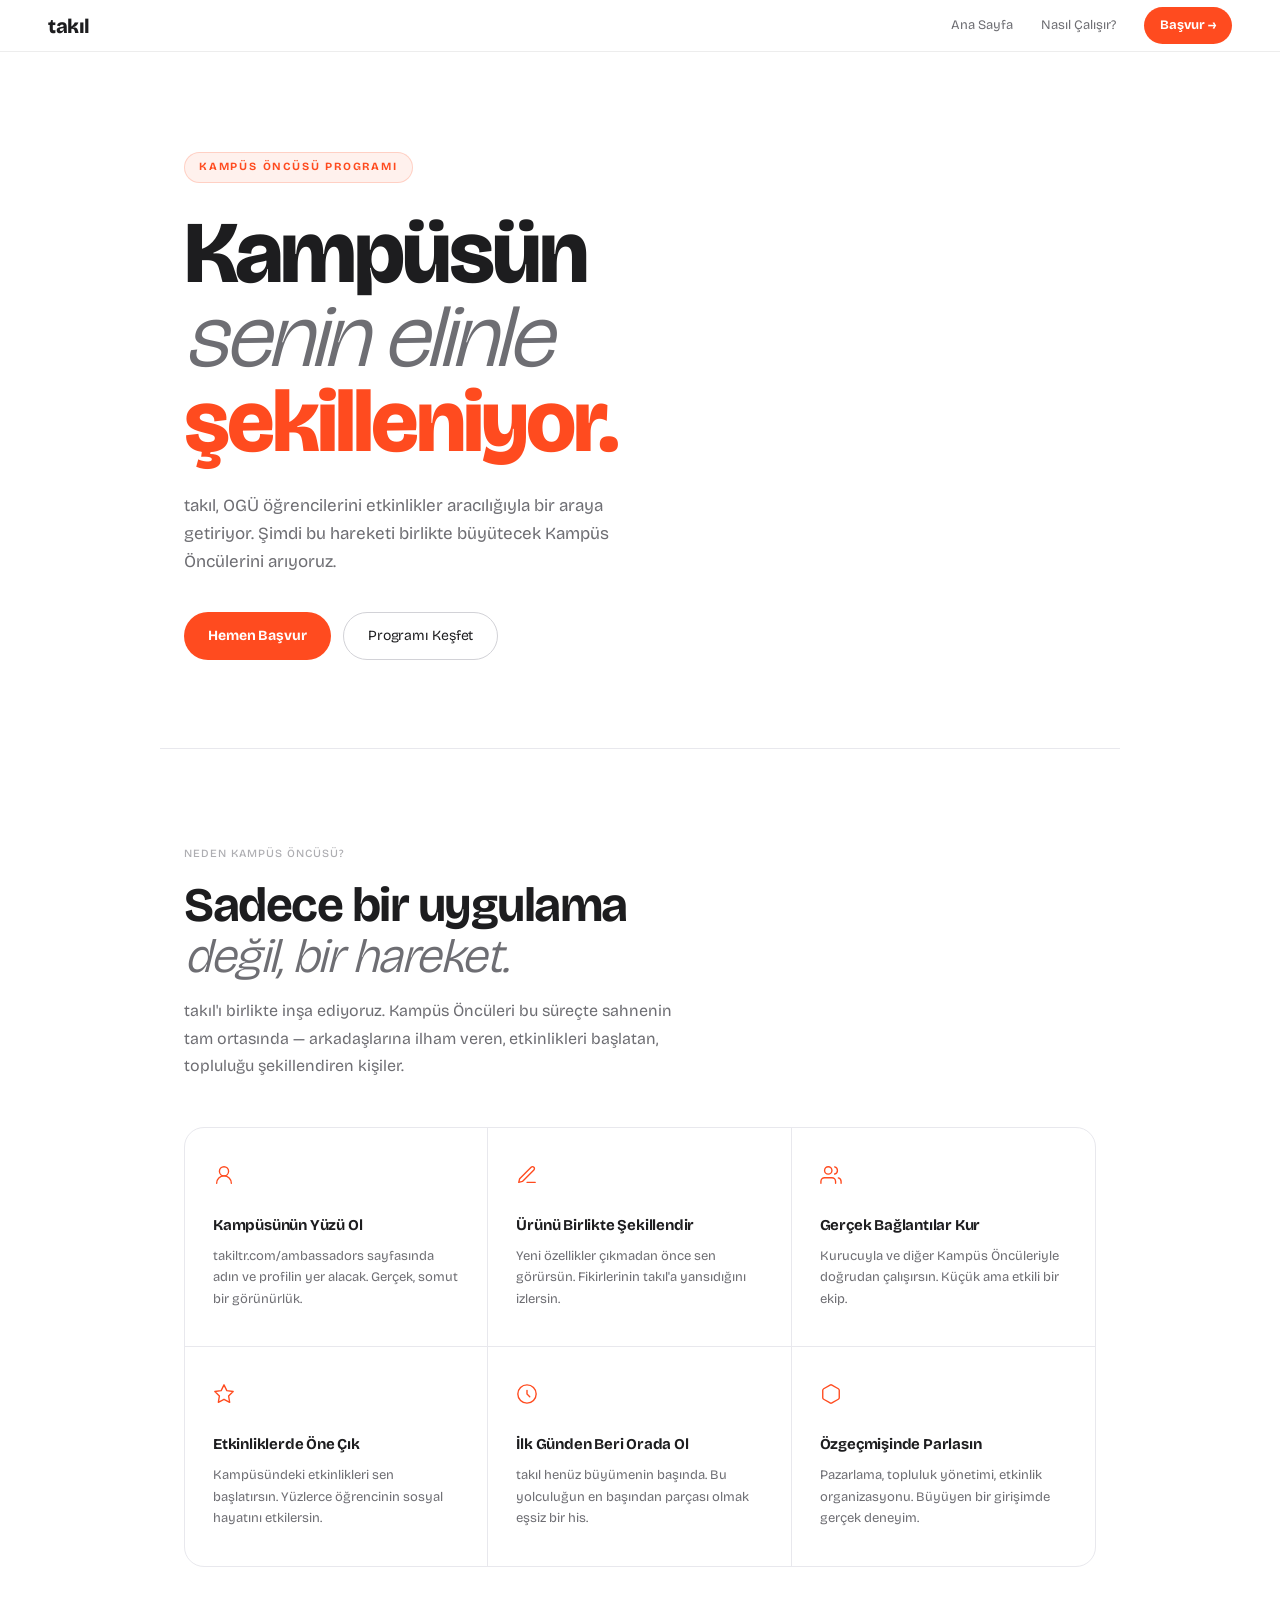
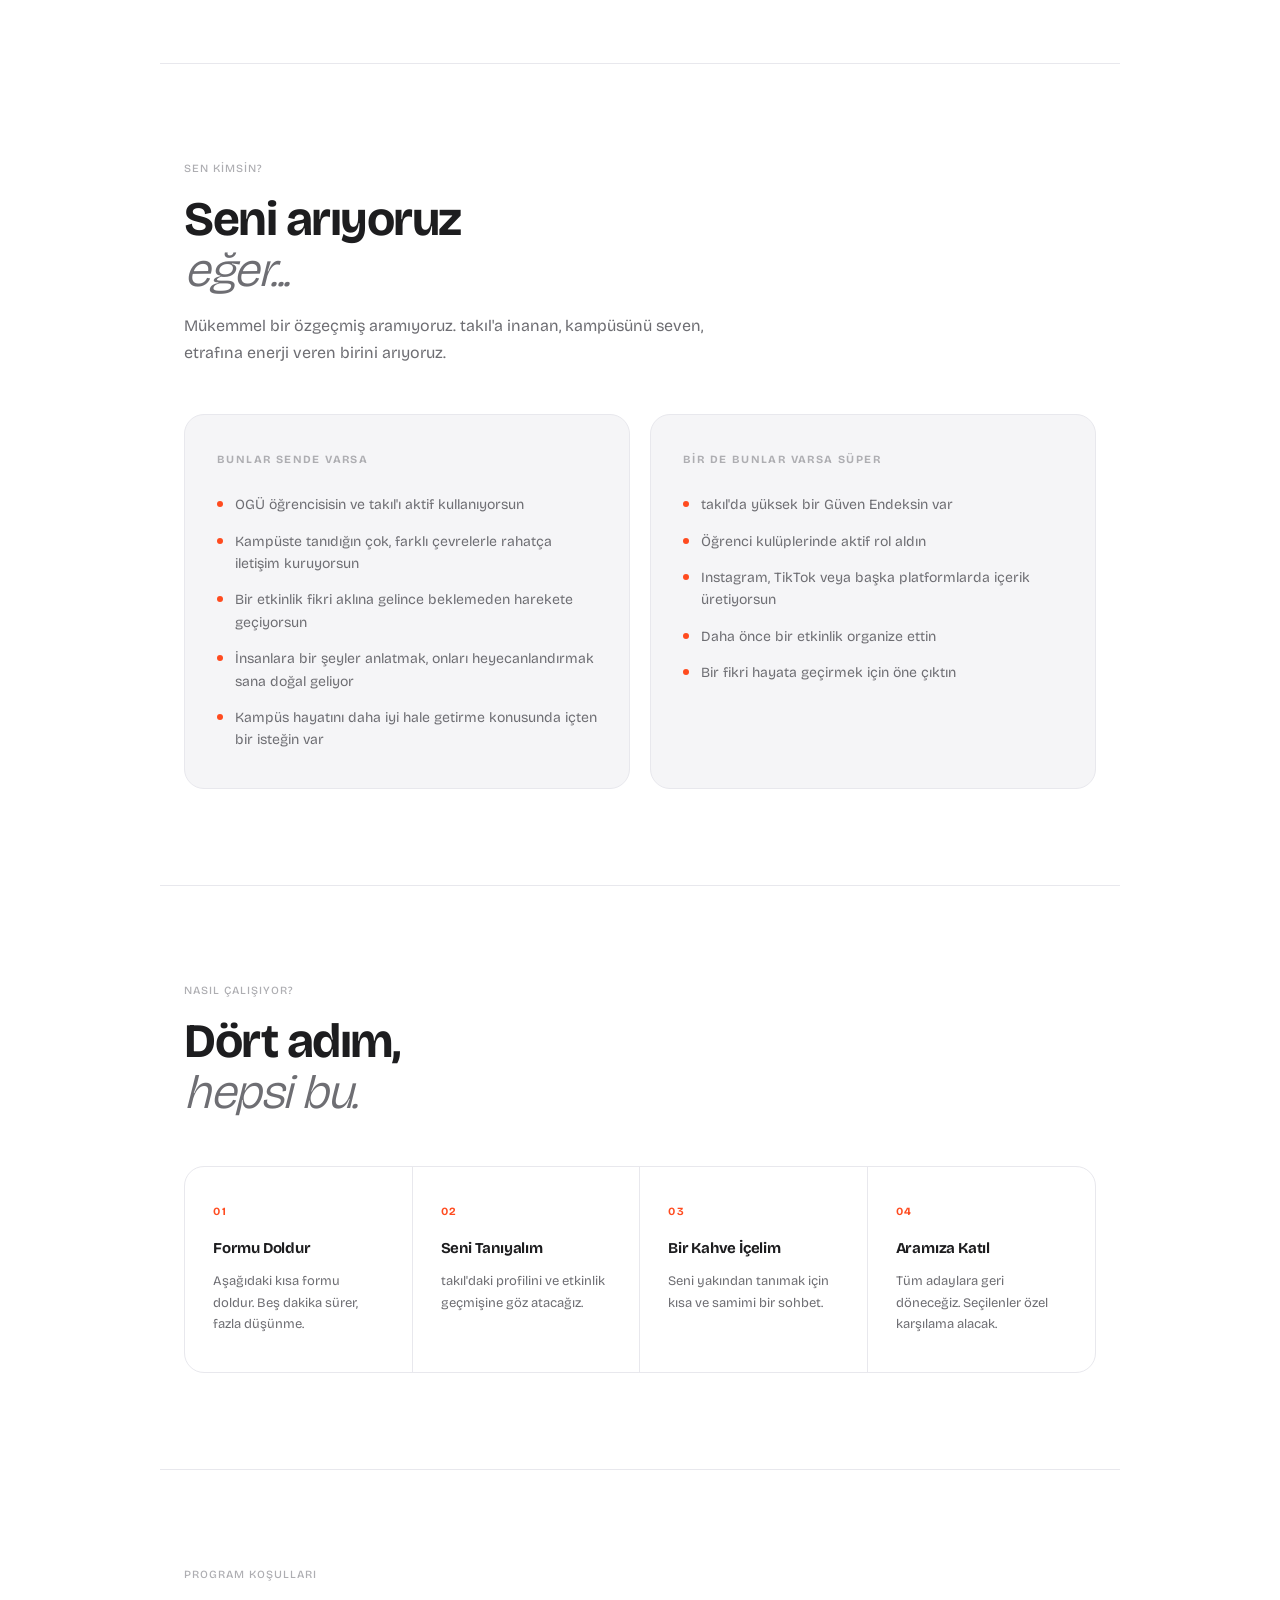
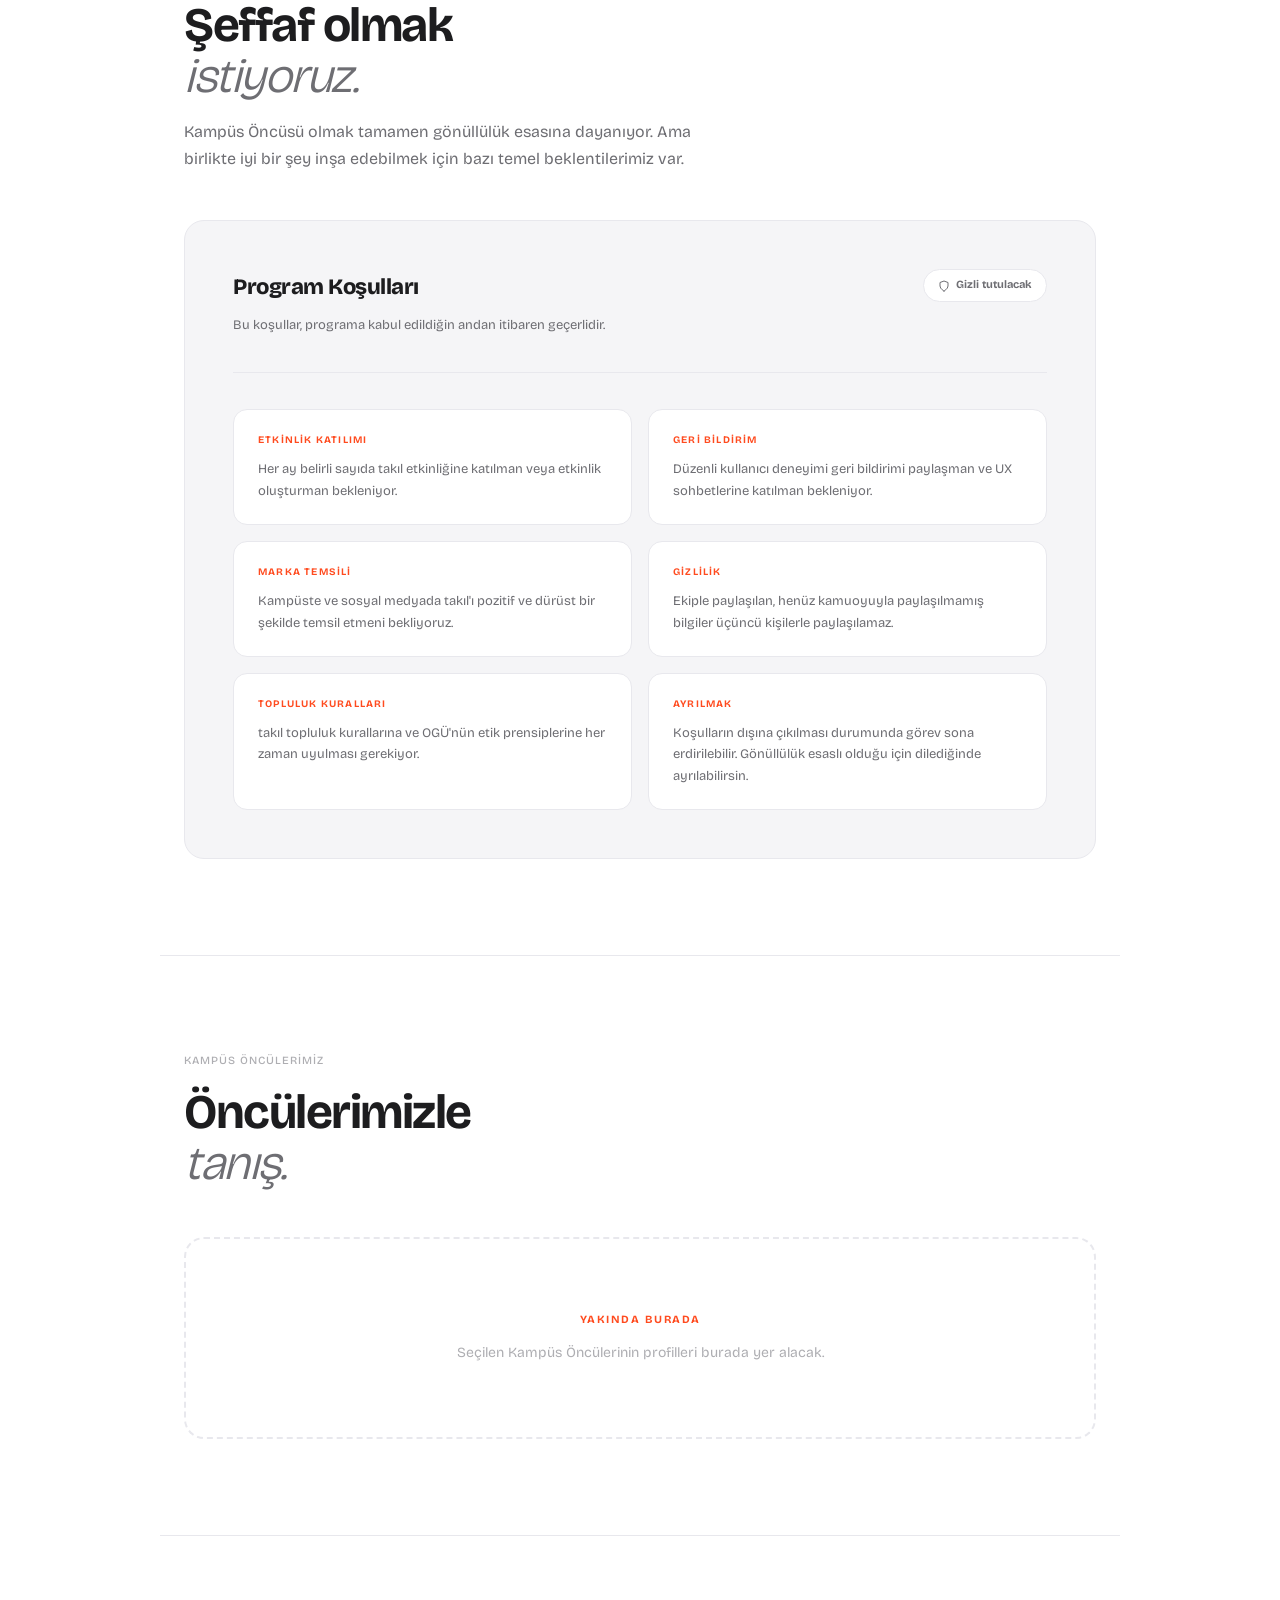
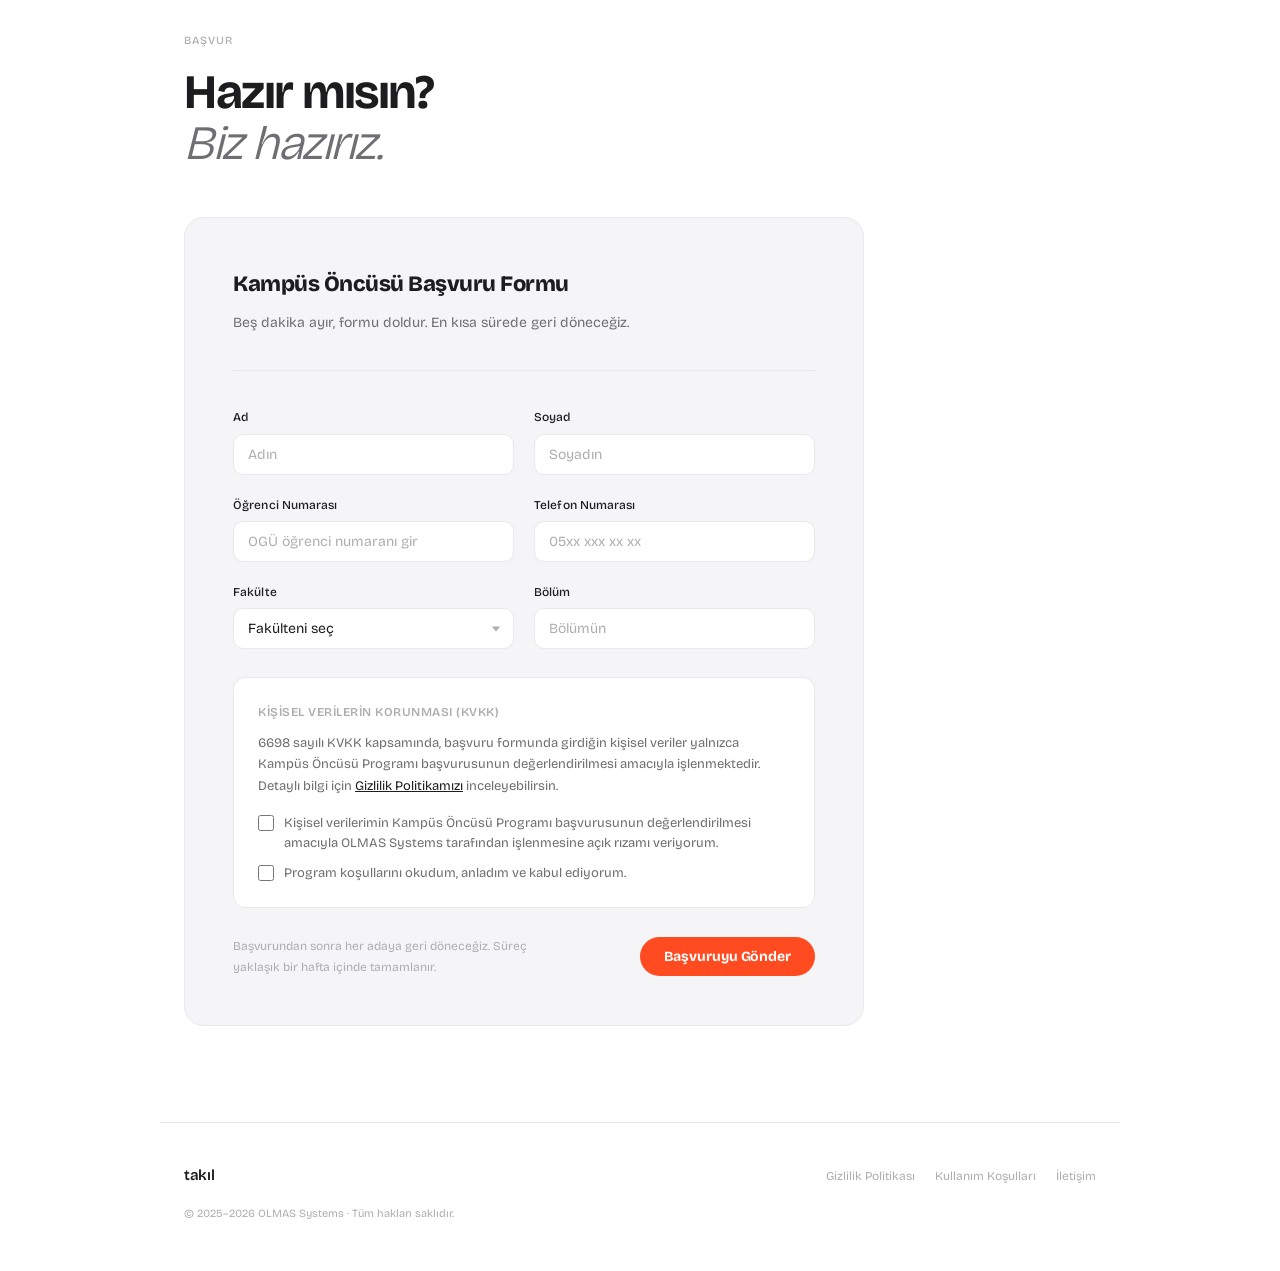
==== commit e53b7282: "Update print statement from 'Hello' to 'Goodbye'" ====
--- a/ambassadors/index.html
+++ b/ambassadors/index.html
@@ -3,98 +3,29 @@
 <head>
   <meta charset="UTF-8" />
   <meta name="viewport" content="width=device-width, initial-scale=1.0" />
-  <title>takıl — OGÜ Etkinlik Uygulaması | Eskişehir Osmangazi Üniversitesi</title>
-  <meta name="description" content="takıl, Eskişehir Osmangazi Üniversitesi öğrencilerine özel sosyal etkinlik uygulaması. OGÜ'de etkinlik bul, katıl, organize et. Ücretsiz. Reklamsız. Güvenli." />
-  <meta name="keywords" content="takıl, takil, takiltr, takıl uygulama, takil uygulama, takıl OGÜ, takil OGU, OGÜ etkinlik uygulaması, Eskişehir Osmangazi Üniversitesi sosyal uygulama, kampüs etkinlik, üniversite etkinlik platformu, OGÜ öğrenci uygulaması, Eskişehir etkinlik" />
+  <title>Kampüs Öncüsü — takıl OGÜ Etkinlik Uygulaması Elçilik Programı</title>
+  <meta name="description" content="takıl Kampüs Öncüsü ol: Eskişehir Osmangazi Üniversitesi'nde topluluğu büyüt, OGÜ'nün ilk sosyal etkinlik uygulamasına ilk günden dahil ol." />
   <meta name="robots" content="index, follow" />
-  <link rel="canonical" href="https://takiltr.com/" />
-
-  <!-- Open Graph -->
+  <link rel="canonical" href="https://takiltr.com/ambassadors/" />
   <meta property="og:type" content="website" />
-  <meta property="og:url" content="https://takiltr.com/" />
+  <meta property="og:url" content="https://takiltr.com/ambassadors.html" />
   <meta property="og:site_name" content="takıl" />
   <meta property="og:locale" content="tr_TR" />
-  <meta property="og:title" content="takıl — OGÜ Etkinlik Uygulaması" />
-  <meta property="og:description" content="Eskişehir Osmangazi Üniversitesi öğrencilerine özel etkinlik platformu. Etkinlik bul, katıl, organize et. Ücretsiz. Reklamsız." />
+  <meta property="og:title" content="Kampüs Öncüsü — takıl OGÜ Elçilik Programı" />
+  <meta property="og:description" content="OGÜ'de takıl topluluğunu büyüt. Kampüs Öncüsü ol, ilk günden parça ol." />
   <meta property="og:image" content="https://takiltr.com/Img/image1.jpg" />
-  <meta property="og:image:width" content="1200" />
-  <meta property="og:image:height" content="630" />
-
-  <!-- Twitter Card -->
   <meta name="twitter:card" content="summary_large_image" />
-  <meta name="twitter:title" content="takıl — OGÜ Etkinlik Uygulaması" />
-  <meta name="twitter:description" content="Eskişehir Osmangazi Üniversitesi öğrencilerine özel etkinlik platformu. Etkinlik bul, katıl, organize et." />
+  <meta name="twitter:title" content="Kampüs Öncüsü — takıl" />
+  <meta name="twitter:description" content="OGÜ'de takıl Kampüs Öncüsü ol, topluluğu büyüt." />
   <meta name="twitter:image" content="https://takiltr.com/Img/image1.jpg" />
-
   <link rel="icon" type="image/png" href="/favicon.png" />
   <link rel="apple-touch-icon" sizes="180x180" href="/mb-favicon.png" />
-  <link rel="icon" type="image/png" sizes="192x192" href="/mb-favicon.png" />
-  <link rel="icon" type="image/png" sizes="512x512" href="/mb-favicon.png" />
   <meta name="theme-color" content="#ffffff" />
-
-  <!-- JSON-LD Structured Data -->
-  <script type="application/ld+json">
-  {
-    "@context": "https://schema.org",
-    "@graph": [
-      {
-        "@type": "WebSite",
-        "@id": "https://takiltr.com/#website",
-        "url": "https://takiltr.com/",
-        "name": "takıl",
-        "description": "Eskişehir Osmangazi Üniversitesi öğrencilerine özel etkinlik ve sosyal platform",
-        "inLanguage": "tr",
-        "publisher": { "@id": "https://takiltr.com/#organization" }
-      },
-      {
-        "@type": "Organization",
-        "@id": "https://takiltr.com/#organization",
-        "name": "OLMAS Systems",
-        "url": "https://takiltr.com/",
-        "logo": {
-          "@type": "ImageObject",
-          "url": "https://takiltr.com/mb-favicon.png",
-          "width": 512,
-          "height": 512
-        },
-        "email": "destek@takiltr.com",
-        "foundingDate": "2024",
-        "foundingLocation": {
-          "@type": "Place",
-          "addressLocality": "Eskişehir",
-          "addressCountry": "TR"
-        },
-        "sameAs": [
-          "https://play.google.com/store/apps/details?id=com.jawidolmas.takil"
-        ]
-      },
-      {
-        "@type": "MobileApplication",
-        "name": "takıl",
-        "description": "Eskişehir Osmangazi Üniversitesi öğrencilerine özel etkinlik ve sosyal platform. OGÜ'de etkinlik bul, katıl, organize et. Ücretsiz. Reklamsız.",
-        "applicationCategory": "SocialNetworkingApplication",
-        "operatingSystem": ["iOS", "Android"],
-        "url": "https://takiltr.com/",
-        "downloadUrl": "https://play.google.com/store/apps/details?id=com.jawidolmas.takil",
-        "offers": {
-          "@type": "Offer",
-          "price": "0",
-          "priceCurrency": "TRY"
-        },
-        "author": { "@id": "https://takiltr.com/#organization" },
-        "inLanguage": "tr",
-        "screenshot": "https://takiltr.com/Img/image3.png"
-      }
-    ]
-  }
-  </script>
   <link rel="preconnect" href="https://fonts.googleapis.com">
   <link rel="preconnect" href="https://fonts.gstatic.com" crossorigin>
   <link href="https://fonts.googleapis.com/css2?family=Bricolage+Grotesque:opsz,wght@12..96,300..800&display=swap" rel="stylesheet">
-  <link rel="stylesheet" href="takil.css" />
+  <link rel="stylesheet" href="/takil.css" />
   <style>
-
-    /* ── ROOT ── */
     :root {
       --accent:      #FF4B1F;
       --accent-soft: rgba(255, 75, 31, 0.08);
@@ -102,409 +33,175 @@
     }
     body { font-family: 'Bricolage Grotesque', -apple-system, sans-serif; }
 
-    /* ── NAV ─────────────────────────────────────────────── */
+    /* ── NAV ── */
     .nav-logo { font-weight: 800; font-size: 20px; letter-spacing: -0.5px; }
     .nav-cta, .nav-links a.nav-cta { background: var(--accent); font-weight: 700; }
-    .nav-cta:hover { opacity: 0.88; }
-
-    /* Hamburger */
-    .nav-hamburger {
-      display: none;
-      flex-direction: column;
-      justify-content: center;
-      gap: 5px;
-      width: 36px;
-      height: 36px;
-      cursor: pointer;
-      background: none;
-      border: none;
-      padding: 4px;
-    }
-    .nav-hamburger span {
-      display: block;
-      width: 22px;
-      height: 2px;
-      background: var(--text-1);
-      border-radius: 2px;
-      transition: transform 0.25s, opacity 0.25s;
-      transform-origin: center;
-    }
-    .nav-hamburger.open span:nth-child(1) { transform: translateY(7px) rotate(45deg); }
-    .nav-hamburger.open span:nth-child(2) { opacity: 0; }
-    .nav-hamburger.open span:nth-child(3) { transform: translateY(-7px) rotate(-45deg); }
-
-    /* Mobile nav overlay */
-    .mobile-menu {
-      display: none;
-      position: fixed;
-      top: var(--nav-h);
-      left: 0; right: 0; bottom: 0;
-      background: rgba(255,255,255,0.97);
-      backdrop-filter: blur(20px);
-      -webkit-backdrop-filter: blur(20px);
-      z-index: 150;
-      flex-direction: column;
-      align-items: flex-start;
-      padding: 32px 28px;
-      gap: 4px;
-    }
-    .mobile-menu.open { display: flex; }
-    .mobile-menu a {
-      font-size: 26px;
-      font-weight: 800;
-      letter-spacing: -1px;
-      color: var(--text-1);
-      text-decoration: none;
-      padding: 10px 0;
+
+    /* ── HERO ── */
+    .hero-page {
+      padding: calc(var(--nav-h) + 100px) 24px 88px;
+      max-width: var(--max-w); margin: 0 auto;
+    }
+    .hero-kicker {
+      display: inline-flex; align-items: center; gap: 8px;
+      font-size: 11px; font-weight: 700; letter-spacing: 1.8px;
+      text-transform: uppercase; color: var(--accent);
+      background: var(--accent-soft); border: 1px solid var(--accent-mid);
+      border-radius: 100px; padding: 5px 14px;
+      margin-bottom: 28px; width: fit-content;
+    }
+    .hero-page h1 {
+      font-size: clamp(52px, 7vw, 88px);
+      font-weight: 800; line-height: 0.96;
+      letter-spacing: -3px; color: var(--text-1);
+      max-width: 700px; margin-bottom: 28px;
+    }
+    .hero-page h1 em { font-style: italic; font-weight: 300; color: var(--text-2); }
+    .hero-page h1 .accent { color: var(--accent); }
+    .hero-page p {
+      font-size: 17px; color: var(--text-2);
+      max-width: 480px; line-height: 1.65; margin-bottom: 0;
+    }
+    .hero-cta { display: flex; gap: 12px; margin-top: 36px; flex-wrap: wrap; }
+
+    /* ── SECTION TITLES ── */
+    .section-title em { font-style: italic; font-weight: 300; color: var(--text-2); }
+    .section-title .accent { color: var(--accent); }
+
+    /* ── BENEFIT GRID ── */
+    .benefits-grid {
+      display: grid; grid-template-columns: repeat(3, 1fr);
+      border: 1px solid var(--border-l); border-radius: 20px;
+      overflow: hidden; margin-top: 48px;
+    }
+    .benefit-item {
+      padding: 36px 28px; border-right: 1px solid var(--border-l);
+      border-bottom: 1px solid var(--border-l); transition: background 0.15s;
+    }
+    .benefit-item:hover { background: var(--bg-soft); }
+    .benefit-item:nth-child(3n)  { border-right: none; }
+    .benefit-item:nth-child(n+4) { border-bottom: none; }
+    .benefit-icon { display: block; margin-bottom: 18px; color: var(--accent); }
+    .benefit-title { font-size: 15px; font-weight: 700; color: var(--text-1); margin-bottom: 8px; letter-spacing: -0.2px; }
+    .benefit-desc  { font-size: 13px; color: var(--text-2); line-height: 1.65; }
+
+    /* ── VIBE CARDS ── */
+    .vibe-wrap { display: grid; grid-template-columns: 1fr 1fr; gap: 20px; margin-top: 48px; }
+    .vibe-card {
+      background: var(--bg-soft); border: 1px solid var(--border-l);
+      border-radius: 20px; padding: 36px 32px;
+    }
+    .vibe-card-title {
+      font-size: 11px; font-weight: 700; text-transform: uppercase;
+      letter-spacing: 1.4px; color: var(--text-3); margin-bottom: 24px;
+    }
+    .vibe-list { list-style: none; display: flex; flex-direction: column; gap: 14px; }
+    .vibe-list li {
+      display: flex; align-items: flex-start; gap: 12px;
+      font-size: 14px; color: var(--text-2); line-height: 1.6;
+    }
+    .vibe-list li::before {
+      content: ''; display: block; flex-shrink: 0;
+      width: 6px; height: 6px; border-radius: 50%;
+      background: var(--accent); margin-top: 7px;
+    }
+
+    /* ── PROCESS ROW ── */
+    .process-row {
+      display: grid; grid-template-columns: repeat(4, 1fr);
+      border: 1px solid var(--border-l); border-radius: 20px;
+      overflow: hidden; margin-top: 48px;
+    }
+    .process-step {
+      padding: 36px 28px; border-right: 1px solid var(--border-l);
+      transition: background 0.15s;
+    }
+    .process-step:hover { background: var(--bg-soft); }
+    .process-step:last-child { border-right: none; }
+    .process-step-num {
+      font-size: 11px; font-weight: 700; letter-spacing: 1.5px;
+      text-transform: uppercase; color: var(--accent); margin-bottom: 14px;
+    }
+    .process-step-title { font-size: 15px; font-weight: 700; color: var(--text-1); margin-bottom: 10px; letter-spacing: -0.2px; }
+    .process-step-desc  { font-size: 13px; color: var(--text-2); line-height: 1.65; }
+
+    /* ── TERMS BOX ── */
+    .terms-box {
+      background: var(--bg-soft); border: 1px solid var(--border-l);
+      border-radius: 20px; padding: 48px; margin-top: 48px;
+    }
+    .terms-header {
+      display: flex; align-items: flex-start; justify-content: space-between;
+      gap: 24px; margin-bottom: 36px; padding-bottom: 36px;
       border-bottom: 1px solid var(--border-l);
-      width: 100%;
-      transition: color 0.15s;
-    }
-    .mobile-menu a:last-child { border-bottom: none; }
-    .mobile-menu a.mobile-cta {
-      color: var(--accent);
-      font-size: 26px;
-    }
-
-    /* ── HERO SPLIT ── */
-    .hero-split {
-      display: grid;
-      grid-template-columns: 1fr 1fr;
-      min-height: 100svh;
-    }
-
-    .hero-left {
-      display: flex;
-      flex-direction: column;
-      justify-content: center;
-      padding: calc(var(--nav-h) + 80px) 72px 80px 72px;
-      max-width: 560px;
-      margin-left: auto;
-    }
-
-    .hero-kicker {
-      display: inline-flex;
-      align-items: center;
-      gap: 8px;
-      font-size: 11px;
-      font-weight: 700;
-      letter-spacing: 1.8px;
-      text-transform: uppercase;
-      color: var(--accent);
-      background: var(--accent-soft);
-      border: 1px solid var(--accent-mid);
-      border-radius: 100px;
-      padding: 5px 14px;
-      margin-bottom: 28px;
-      width: fit-content;
-    }
-
-    .hero-left h1 {
-      font-size: clamp(52px, 6vw, 88px);
-      font-weight: 800;
-      line-height: 0.95;
-      letter-spacing: -3px;
-      color: var(--text-1);
-      margin-bottom: 28px;
-    }
-    .hero-left h1 .accent { color: var(--accent); }
-    .hero-left h1 em {
-      font-style: italic;
-      font-weight: 300;
-      color: var(--text-2);
-    }
-
-    .hero-desc {
-      font-size: 16px;
-      color: var(--text-2);
-      line-height: 1.65;
-      max-width: 380px;
-      margin-bottom: 36px;
-      font-weight: 400;
-    }
-
-    .hero-actions { display: flex; gap: 10px; flex-wrap: wrap; }
-
-    .btn-primary {
-      background: var(--accent);
-      font-weight: 700;
-      letter-spacing: -0.2px;
-    }
-
-    /* logo badge overlay on photo */
-    .hero-logo-badge {
-      position: absolute;
-      top: 20px;
-      left: 20px;
-      width: 48px;
-      height: 48px;
-      border-radius: 14px;
-      overflow: hidden;
-      box-shadow: 0 2px 8px rgba(0,0,0,0.18), 0 0 0 1.5px rgba(255,255,255,0.55);
-    }
-    .hero-logo-badge img {
-      width: 100%;
-      height: 100%;
-      object-fit: cover;
-      display: block;
-      border-radius: 0;
-    }
-
-    /* right photo panel */
-    .hero-photo {
-      position: relative;
-      overflow: hidden;
-      border-radius: 0 0 0 40px;
-    }
-    .hero-photo img {
-      width: 100%;
-      height: 100%;
-      object-fit: cover;
-      object-position: center 30%;
-      display: block;
-    }
-    .hero-photo-overlay {
-      position: absolute;
-      inset: 0;
-      background: linear-gradient(
-        to right,
-        rgba(255,255,255,0.12) 0%,
-        transparent 40%
-      );
-    }
-
-    /* ── MISSION ──── */
-    .mission-layout {
-      display: grid;
-      grid-template-columns: 1fr 1fr;
-      gap: 80px;
-      align-items: center;
-    }
-    .mission-statement {
-      font-size: clamp(32px, 4vw, 52px);
-      font-weight: 800;
-      line-height: 1.05;
-      letter-spacing: -1.5px;
-      color: var(--text-1);
-      margin-top: 20px;
-      margin-bottom: 32px;
-    }
-    .mission-statement em {
-      font-style: italic;
-      font-weight: 300;
-      color: var(--text-2);
-    }
-    .mission-body {
-      font-size: 16px;
-      color: var(--text-2);
-      line-height: 1.7;
-      margin-bottom: 16px;
-    }
-
-    /* Phone mockup */
-    .phone-wrap {
-      display: flex;
-      justify-content: center;
-      align-items: center;
-    }
-    .phone-frame {
-      position: relative;
-      width: 248px;
-      background: #111;
-      border-radius: 44px;
-      padding: 12px;
-      box-shadow:
-        0 0 0 1px rgba(255,255,255,0.08),
-        0 0 0 2px #1a1a1a,
-        0 32px 80px rgba(0,0,0,0.35),
-        0 8px 20px rgba(0,0,0,0.15);
-      transform: rotate(2deg);
-    }
-    .phone-screen {
-      width: 100%;
-      border-radius: 34px;
-      display: block;
-      overflow: hidden;
-    }
-    .phone-screen img {
-      width: 100%;
-      display: block;
-      border-radius: 34px;
-    }
-    .phone-side-btn {
-      position: absolute;
-      background: #1a1a1a;
-      border-radius: 3px;
-    }
-    .phone-side-btn.vol-up  { width: 3px; height: 28px; left: -3px; top: 88px; }
-    .phone-side-btn.vol-dn  { width: 3px; height: 28px; left: -3px; top: 124px; }
-    .phone-side-btn.power   { width: 3px; height: 40px; right: -3px; top: 104px; }
-
-    /* ── STATS ────── */
-    .stat-item { text-align: left; padding: 48px 36px; }
-    .stat-num {
-      font-size: 60px;
-      font-weight: 800;
-      line-height: 1;
-      letter-spacing: -2.5px;
-    }
-    .stat-num.hot { color: var(--accent); }
-    .stat-desc {
-      font-size: 13px;
-      color: var(--text-2);
-      margin-top: 10px;
-      line-height: 1.5;
-    }
-
-    /* ── MANIFESTO ───────────────────────────────────────── */
-    .manifesto-block {
-      background: #0f0f0f;
-      padding: 104px 24px;
-    }
-    .manifesto-inner { max-width: var(--max-w); margin: 0 auto; }
-    .manifesto-tag {
-      font-size: 11px;
-      font-weight: 700;
-      letter-spacing: 1.8px;
-      text-transform: uppercase;
-      color: var(--accent);
-      margin-bottom: 36px;
-      display: block;
-    }
-    .manifesto-headline {
-      font-size: clamp(52px, 7.5vw, 104px);
-      font-weight: 800;
-      line-height: 0.95;
-      letter-spacing: -3.5px;
-      color: #fff;
-      margin-bottom: 48px;
-    }
-    .manifesto-headline .dim { color: rgba(255,255,255,0.22); }
-    .manifesto-sub {
-      font-size: 16px;
-      color: rgba(255,255,255,0.4);
-      max-width: 460px;
-      line-height: 1.7;
-      font-weight: 400;
-    }
-
-    /* ── FEATURES ────────────────────────────────────────── */
-    .features-header {
-      display: grid;
-      grid-template-columns: 1fr 1fr;
-      gap: 80px;
-      align-items: end;
-      margin-bottom: 56px;
-    }
-    .section-title { font-weight: 800; letter-spacing: -2px; }
-    .section-title em { font-style: italic; font-weight: 300; color: var(--text-2); }
-    .features-header-right p { font-size: 16px; color: var(--text-2); line-height: 1.7; }
-    .features-lines { border-top: 1px solid var(--border-l); }
-    .feature-line {
-      display: grid;
-      grid-template-columns: 52px 1fr 1.2fr;
-      gap: 32px;
-      align-items: start;
-      padding: 28px 0;
-      border-bottom: 1px solid var(--border-l);
-      cursor: default;
-    }
-    .feature-line-num {
-      font-size: 12px; font-weight: 700; color: var(--text-3);
-      padding-top: 3px; letter-spacing: 0.5px; transition: color 0.15s;
-    }
-    .feature-line-title {
-      font-size: 17px; font-weight: 700; color: var(--text-1);
-      letter-spacing: -0.3px; line-height: 1.3; transition: color 0.15s;
-    }
-    .feature-line-desc { font-size: 14px; color: var(--text-2); line-height: 1.65; }
-    .feature-line:hover .feature-line-num   { color: var(--accent); }
-    .feature-line:hover .feature-line-title { color: var(--accent); }
-
-    /* ── FOUNDER ─────────────────────────────────────────── */
-    .founder-name { font-weight: 800; font-size: 20px; letter-spacing: -0.3px; }
-    .founder-story h3 {
-      font-size: clamp(22px, 2.5vw, 30px); font-weight: 800;
-      letter-spacing: -0.8px; color: var(--text-1); line-height: 1.2; margin-bottom: 24px;
-    }
-    .founder-story p { font-size: 15px; color: var(--text-2); line-height: 1.75; margin-bottom: 16px; }
-
-    /* ── CONTACT ─────────────────────────────────────────── */
-    .contact-header h2 {
-      font-size: clamp(32px, 4vw, 52px); font-weight: 800;
-      letter-spacing: -2px; color: var(--text-1); line-height: 1.05;
-      margin-top: 16px; margin-bottom: 16px;
-    }
-    .contact-header h2 em { font-style: italic; font-weight: 300; color: var(--text-2); }
-    .contact-header p { font-size: 16px; color: var(--text-2); line-height: 1.65; }
-    .contact-value:hover { color: var(--accent) !important; text-decoration: none; }
-
-   /* ── RESPONSIVE ── */
-    .feature-chevron { display: none; }
-
+    }
+    .terms-header-text h3 {
+      font-size: 22px; font-weight: 800; letter-spacing: -0.5px;
+      color: var(--text-1); margin-bottom: 8px;
+    }
+    .terms-header-text p { font-size: 13px; color: var(--text-2); max-width: 420px; line-height: 1.65; }
+    .terms-badge {
+      flex-shrink: 0; display: inline-flex; align-items: center; gap: 6px;
+      background: var(--bg); border: 1px solid var(--border-l);
+      border-radius: 100px; padding: 6px 14px;
+      font-size: 11px; font-weight: 700; color: var(--text-2); white-space: nowrap;
+    }
+    .terms-grid { display: grid; grid-template-columns: 1fr 1fr; gap: 16px; }
+    .terms-item {
+      background: var(--bg); border: 1px solid var(--border-l);
+      border-radius: 14px; padding: 22px 24px;
+      transition: background 0.15s;
+    }
+    .terms-item:hover { background: var(--bg-mid); }
+    .terms-item-label {
+      font-size: 10px; font-weight: 700; letter-spacing: 1.2px;
+      text-transform: uppercase; color: var(--accent); margin-bottom: 10px;
+    }
+    .terms-item-text { font-size: 13px; color: var(--text-2); line-height: 1.65; }
+
+    /* ── PLACEHOLDER ── */
+    .ambassadors-placeholder {
+      border: 2px dashed var(--border-l); border-radius: 20px;
+      padding: 72px 24px; text-align: center; margin-top: 48px;
+    }
+    .placeholder-label {
+      font-size: 11px; font-weight: 700; letter-spacing: 1.5px;
+      text-transform: uppercase; color: var(--accent); margin-bottom: 12px;
+    }
+    .placeholder-text { font-size: 14px; color: var(--text-3); }
+
+    /* ── FORM ── */
+    .form-wrap {
+      background: var(--bg-soft); border: 1px solid var(--border-l);
+      border-radius: 20px; padding: 48px; margin-top: 48px;
+    }
+    .form-header { margin-bottom: 36px; padding-bottom: 36px; border-bottom: 1px solid var(--border-l); }
+    .form-header h3 { font-size: 22px; font-weight: 800; letter-spacing: -0.5px; color: var(--text-1); margin-bottom: 8px; }
+    .form-header p { font-size: 14px; color: var(--text-2); line-height: 1.65; }
+
+    /* ── SECTION DIVIDER ACCENT ── */
+    .accent-rule {
+      width: 40px; height: 3px; background: var(--accent);
+      border-radius: 2px; margin-bottom: 20px;
+    }
+
+    /* ── RESPONSIVE ── */
     @media (max-width: 768px) {
-      .nav-links { display: none; }
-      .nav-hamburger { display: flex; }
-      nav { padding: 0 20px; }
-
-      .hero-split { grid-template-columns: 1fr; min-height: auto; padding-top: var(--nav-h); }
-      .hero-photo { height: 55vw; order: -1; border-radius: 0 0 0 28px; }
-      .hero-left { padding: 36px 24px 56px; max-width: 100%; margin-left: 0; }
-      .hero-left h1 { font-size: clamp(44px, 11vw, 64px); letter-spacing: -2px; }
-
-      .mission-layout { grid-template-columns: 1fr; gap: 40px; }
-      .phone-wrap { justify-content: center; }
-      .phone-frame { width: 200px; }
-
-      .features-header { grid-template-columns: 1fr; gap: 20px; }
-
-      .feature-line {
-        grid-template-columns: 40px 1fr 28px;
-        gap: 16px;
-        cursor: pointer;
-        -webkit-tap-highlight-color: transparent;
-      }
-      .feature-line-desc {
-        display: none;
-        grid-column: 2 / 4;
-        padding-top: 6px;
-        padding-bottom: 4px;
-        font-size: 13px;
-        color: var(--text-2);
-        line-height: 1.65;
-      }
-      .feature-line.open .feature-line-desc { display: block; }
-      .feature-chevron {
-        display: flex;
-        width: 28px; height: 28px;
-        border-radius: 50%;
-        border: 1px solid var(--border-l);
-        background: var(--bg-soft);
-        align-items: center; justify-content: center;
-        flex-shrink: 0;
-        transition: background 0.15s, transform 0.25s;
-        color: var(--text-3);
-        font-size: 16px; font-weight: 300; line-height: 1;
-      }
-      .feature-line.open .feature-chevron {
-        background: var(--accent);
-        color: #fff;
-        transform: rotate(45deg);
-        border-color: var(--accent);
-      }
-
-      .manifesto-block { padding: 72px 20px; }
-      .manifesto-headline { letter-spacing: -2px; }
-      .stat-item { padding: 32px 20px; }
-      .stat-num { font-size: 44px; }
-    }
-
-    @media (min-width: 769px) and (max-width: 1024px) {
-      .hero-left { padding: calc(var(--nav-h) + 56px) 40px 56px 40px; max-width: 480px; margin-left: 0; }
-      .hero-left h1 { font-size: clamp(48px, 5.5vw, 72px); }
-      .hero-photo img { object-position: center 20%; }
-      .hero-split { min-height: 90svh; }
-      .feature-line-desc { display: block; }
+      .hero-page { padding: calc(var(--nav-h) + 56px) 20px 64px; }
+      .hero-page h1 { font-size: clamp(44px, 11vw, 64px); letter-spacing: -2px; }
+      .benefits-grid { grid-template-columns: 1fr; }
+      .benefit-item { border-right: none; }
+      .benefit-item:nth-child(n) { border-bottom: 1px solid var(--border-l); }
+      .benefit-item:last-child { border-bottom: none; }
+      .vibe-wrap { grid-template-columns: 1fr; }
+      .process-row { grid-template-columns: 1fr 1fr; }
+      .process-step:nth-child(2n) { border-right: none; }
+      .process-step { border-bottom: 1px solid var(--border-l); }
+      .process-step:nth-child(n+3) { border-bottom: none; }
+      .terms-box { padding: 28px 20px; }
+      .terms-header { flex-direction: column; }
+      .terms-grid { grid-template-columns: 1fr; }
+      .form-wrap { padding: 28px 20px; }
     }
   </style>
 </head>
@@ -514,10 +211,9 @@
   <nav>
     <a class="nav-logo" href="/">takıl</a>
     <div class="nav-links">
+      <a href="/">Ana Sayfa</a>
       <a href="/how-it-works/">Nasıl Çalışır?</a>
-      <a href="/prizes/">Ödüller</a>
-      <a href="#contact">İletişim</a>
-      <a href="/ambassadors/" class="nav-cta">Kampüs Öncüsü →</a>
+      <a href="#katil" class="nav-cta">Başvur →</a>
     </div>
     <button class="nav-hamburger" id="hamburger" aria-label="Menü">
       <span></span><span></span><span></span>
@@ -526,248 +222,278 @@
 
   <!-- MOBILE MENU -->
   <div class="mobile-menu" id="mobileMenu">
+    <a href="/" onclick="closeMenu()">Ana Sayfa</a>
     <a href="/how-it-works/" onclick="closeMenu()">Nasıl Çalışır?</a>
     <a href="/prizes/" onclick="closeMenu()">Ödüller</a>
-    <a href="/ambassadors/" onclick="closeMenu()">Kampüs Öncüsü</a>
-    <a href="#contact" onclick="closeMenu()">İletişim</a>
+    <a href="/index.html#contact" onclick="closeMenu()">İletişim</a>
     <a href="/privacy-policy.html" onclick="closeMenu()">Gizlilik Politikası</a>
     <a href="/terms.html" onclick="closeMenu()">Kullanım Koşulları</a>
-  <div class="mobile-menu-brand">
+    <a href="#katil" onclick="closeMenu()" class="mobile-cta">Başvur →</a>
+    <div class="mobile-menu-brand">
   <span class="mmb-name"><span class="mmb-accent">OLMAS</span> Systems</span>
   <span class="mmb-sub">© 2025–2026 · Tüm hakları saklıdır</span>
   </div>
   </div>
 
   <!-- HERO -->
-  <div class="hero-split">
-    <div class="hero-left">
-      <span class="hero-kicker">OGÜ · Eskişehir</span>
-      <h1>Kampüste<br><em>gerçek</em><br><span class="accent">bağlantılar.</span></h1>
-      <p class="hero-desc">
-        OGÜ'ye özel etkinlik uygulaması —
-        etkinlik bul, katıl, organize et.
-        Gürültüsüz. Reklamsız. Gerçek insanlarla.
-      </p>
-      <div class="hero-actions">
-        <a href="#mission" class="btn-primary">Keşfet</a>
-        <a href="/how-it-works/" class="btn-ghost">Nasıl çalışır?</a>
-      </div>
-    </div>
-    <div class="hero-photo">
-      <img
-        src="Img/image1.jpg"
-        alt="OGÜ kampüs öğrencileri etkinliğe katılıyor — takıl Eskişehir Osmangazi Üniversitesi etkinlik uygulaması"
-        loading="eager"
-      />
-      <div class="hero-photo-overlay"></div>
+  <div class="hero-page">
+    <span class="hero-kicker">Kampüs Öncüsü Programı</span>
+    <h1>Kampüsün<br><em>senin elinle</em><br><span class="accent">şekilleniyor.</span></h1>
+    <p>takıl, OGÜ öğrencilerini etkinlikler aracılığıyla bir araya getiriyor. Şimdi bu hareketi birlikte büyütecek Kampüs Öncülerini arıyoruz.</p>
+    <div class="hero-cta">
+      <a href="#katil" class="btn-primary">Hemen Başvur</a>
+      <a href="#program" class="btn-ghost">Programı Keşfet</a>
     </div>
   </div>
 
-  <!-- MISSION -->
-  <section id="mission">
-    <div class="mission-layout">
-      <div>
-        <span class="label">Misyon</span>
-        <h2 class="mission-statement">Üniversite hayatını<br><em>anlamlı</em> kılmak.</h2>
-        <p class="mission-body">
-          Üniversite yılları, hayatın en önemli dönemlerinden biri.
-          Ancak doğru insanları bulmak, etkinlikleri keşfetmek ve
-          güvenilir bir topluluk inşa etmek her zaman kolay değil.
+  <hr class="divider" />
+
+  <!-- NEDEN -->
+  <section id="program">
+    <span class="label" style="display:block; margin-bottom:16px;">Neden Kampüs Öncüsü?</span>
+    <h2 class="section-title" style="margin-bottom:16px;">Sadece bir uygulama<br><em>değil, bir hareket.</em></h2>
+    <p class="section-body" style="margin-bottom:0; max-width:520px;">
+      takıl'ı birlikte inşa ediyoruz. Kampüs Öncüleri bu süreçte sahnenin tam ortasında —
+      arkadaşlarına ilham veren, etkinlikleri başlatan, topluluğu şekillendiren kişiler.
+    </p>
+    <div class="benefits-grid">
+      <div class="benefit-item">
+        <span class="benefit-icon"><svg width="22" height="22" viewBox="0 0 24 24" fill="none" stroke="currentColor" stroke-width="1.5" stroke-linecap="round" stroke-linejoin="round"><circle cx="12" cy="8" r="5"/><path d="M20 21a8 8 0 0 0-16 0"/></svg></span>
+        <div class="benefit-title">Kampüsünün Yüzü Ol</div>
+        <div class="benefit-desc">takiltr.com/ambassadors sayfasında adın ve profilin yer alacak. Gerçek, somut bir görünürlük.</div>
+      </div>
+      <div class="benefit-item">
+        <span class="benefit-icon"><svg width="22" height="22" viewBox="0 0 24 24" fill="none" stroke="currentColor" stroke-width="1.5" stroke-linecap="round" stroke-linejoin="round"><path d="M12 20h9"/><path d="M16.5 3.5a2.121 2.121 0 0 1 3 3L7 19l-4 1 1-4L16.5 3.5z"/></svg></span>
+        <div class="benefit-title">Ürünü Birlikte Şekillendir</div>
+        <div class="benefit-desc">Yeni özellikler çıkmadan önce sen görürsün. Fikirlerinin takıl'a yansıdığını izlersin.</div>
+      </div>
+      <div class="benefit-item">
+        <span class="benefit-icon"><svg width="22" height="22" viewBox="0 0 24 24" fill="none" stroke="currentColor" stroke-width="1.5" stroke-linecap="round" stroke-linejoin="round"><path d="M17 21v-2a4 4 0 0 0-4-4H5a4 4 0 0 0-4 4v2"/><circle cx="9" cy="7" r="4"/><path d="M23 21v-2a4 4 0 0 0-3-3.87"/><path d="M16 3.13a4 4 0 0 1 0 7.75"/></svg></span>
+        <div class="benefit-title">Gerçek Bağlantılar Kur</div>
+        <div class="benefit-desc">Kurucuyla ve diğer Kampüs Öncüleriyle doğrudan çalışırsın. Küçük ama etkili bir ekip.</div>
+      </div>
+      <div class="benefit-item">
+        <span class="benefit-icon"><svg width="22" height="22" viewBox="0 0 24 24" fill="none" stroke="currentColor" stroke-width="1.5" stroke-linecap="round" stroke-linejoin="round"><polygon points="12 2 15.09 8.26 22 9.27 17 14.14 18.18 21.02 12 17.77 5.82 21.02 7 14.14 2 9.27 8.91 8.26 12 2"/></svg></span>
+        <div class="benefit-title">Etkinliklerde Öne Çık</div>
+        <div class="benefit-desc">Kampüsündeki etkinlikleri sen başlatırsın. Yüzlerce öğrencinin sosyal hayatını etkilersin.</div>
+      </div>
+      <div class="benefit-item">
+        <span class="benefit-icon"><svg width="22" height="22" viewBox="0 0 24 24" fill="none" stroke="currentColor" stroke-width="1.5" stroke-linecap="round" stroke-linejoin="round"><circle cx="12" cy="12" r="10"/><path d="M12 8v4l3 3"/></svg></span>
+        <div class="benefit-title">İlk Günden Beri Orada Ol</div>
+        <div class="benefit-desc">takıl henüz büyümenin başında. Bu yolculuğun en başından parçası olmak eşsiz bir his.</div>
+      </div>
+      <div class="benefit-item">
+        <span class="benefit-icon"><svg width="22" height="22" viewBox="0 0 24 24" fill="none" stroke="currentColor" stroke-width="1.5" stroke-linecap="round" stroke-linejoin="round"><path d="M21 16V8a2 2 0 0 0-1-1.73l-7-4a2 2 0 0 0-2 0l-7 4A2 2 0 0 0 3 8v8a2 2 0 0 0 1 1.73l7 4a2 2 0 0 0 2 0l7-4A2 2 0 0 0 21 16z"/></svg></span>
+        <div class="benefit-title">Özgeçmişinde Parlasın</div>
+        <div class="benefit-desc">Pazarlama, topluluk yönetimi, etkinlik organizasyonu. Büyüyen bir girişimde gerçek deneyim.</div>
+      </div>
+    </div>
+  </section>
+
+  <hr class="divider" />
+
+  <!-- SEN KİMSİN -->
+  <section id="sen-kimsin">
+    <span class="label" style="display:block; margin-bottom:16px;">Sen Kimsin?</span>
+    <h2 class="section-title" style="margin-bottom:16px;">Seni arıyoruz<br><em>eğer...</em></h2>
+    <p class="section-body" style="margin-bottom:0; max-width:520px;">
+      Mükemmel bir özgeçmiş aramıyoruz. takıl'a inanan, kampüsünü seven, etrafına enerji veren birini arıyoruz.
+    </p>
+    <div class="vibe-wrap">
+      <div class="vibe-card">
+        <div class="vibe-card-title">Bunlar sende varsa</div>
+        <ul class="vibe-list">
+          <li>OGÜ öğrencisisin ve takıl'ı aktif kullanıyorsun</li>
+          <li>Kampüste tanıdığın çok, farklı çevrelerle rahatça iletişim kuruyorsun</li>
+          <li>Bir etkinlik fikri aklına gelince beklemeden harekete geçiyorsun</li>
+          <li>İnsanlara bir şeyler anlatmak, onları heyecanlandırmak sana doğal geliyor</li>
+          <li>Kampüs hayatını daha iyi hale getirme konusunda içten bir isteğin var</li>
+        </ul>
+      </div>
+      <div class="vibe-card">
+        <div class="vibe-card-title">Bir de bunlar varsa süper</div>
+        <ul class="vibe-list">
+          <li>takıl'da yüksek bir Güven Endeksin var</li>
+          <li>Öğrenci kulüplerinde aktif rol aldın</li>
+          <li>Instagram, TikTok veya başka platformlarda içerik üretiyorsun</li>
+          <li>Daha önce bir etkinlik organize ettin</li>
+          <li>Bir fikri hayata geçirmek için öne çıktın</li>
+        </ul>
+      </div>
+    </div>
+  </section>
+
+  <hr class="divider" />
+
+  <!-- NASIL ÇALIŞIYOR -->
+  <section id="nasil">
+    <span class="label" style="display:block; margin-bottom:16px;">Nasıl Çalışıyor?</span>
+    <h2 class="section-title" style="margin-bottom:48px;">Dört adım,<br><em>hepsi bu.</em></h2>
+    <div class="process-row">
+      <div class="process-step">
+        <div class="process-step-num">01</div>
+        <div class="process-step-title">Formu Doldur</div>
+        <div class="process-step-desc">Aşağıdaki kısa formu doldur. Beş dakika sürer, fazla düşünme.</div>
+      </div>
+      <div class="process-step">
+        <div class="process-step-num">02</div>
+        <div class="process-step-title">Seni Tanıyalım</div>
+        <div class="process-step-desc">takıl'daki profilini ve etkinlik geçmişine göz atacağız.</div>
+      </div>
+      <div class="process-step">
+        <div class="process-step-num">03</div>
+        <div class="process-step-title">Bir Kahve İçelim</div>
+        <div class="process-step-desc">Seni yakından tanımak için kısa ve samimi bir sohbet.</div>
+      </div>
+      <div class="process-step">
+        <div class="process-step-num">04</div>
+        <div class="process-step-title">Aramıza Katıl</div>
+        <div class="process-step-desc">Tüm adaylara geri döneceğiz. Seçilenler özel karşılama alacak.</div>
+      </div>
+    </div>
+  </section>
+
+  <hr class="divider" />
+
+  <!-- KOŞULLAR -->
+  <section id="kosullar">
+    <span class="label" style="display:block; margin-bottom:16px;">Program Koşulları</span>
+    <h2 class="section-title" style="margin-bottom:16px;">Şeffaf olmak<br><em>istiyoruz.</em></h2>
+    <p class="section-body" style="max-width:520px;">
+      Kampüs Öncüsü olmak tamamen gönüllülük esasına dayanıyor. Ama birlikte iyi bir şey inşa edebilmek için bazı temel beklentilerimiz var.
+    </p>
+    <div class="terms-box">
+      <div class="terms-header">
+        <div class="terms-header-text">
+          <h3>Program Koşulları</h3>
+          <p>Bu koşullar, programa kabul edildiğin andan itibaren geçerlidir.</p>
+        </div>
+        <div class="terms-badge">
+          <svg width="12" height="12" viewBox="0 0 24 24" fill="none" stroke="currentColor" stroke-width="2" stroke-linecap="round" stroke-linejoin="round"><path d="M12 22s8-4 8-10V5l-8-3-8 3v7c0 6 8 10 8 10z"/></svg>
+          Gizli tutulacak
+        </div>
+      </div>
+      <div class="terms-grid">
+        <div class="terms-item"><div class="terms-item-label">Etkinlik Katılımı</div><div class="terms-item-text">Her ay belirli sayıda takıl etkinliğine katılman veya etkinlik oluşturman bekleniyor.</div></div>
+        <div class="terms-item"><div class="terms-item-label">Geri Bildirim</div><div class="terms-item-text">Düzenli kullanıcı deneyimi geri bildirimi paylaşman ve UX sohbetlerine katılman bekleniyor.</div></div>
+        <div class="terms-item"><div class="terms-item-label">Marka Temsili</div><div class="terms-item-text">Kampüste ve sosyal medyada takıl'ı pozitif ve dürüst bir şekilde temsil etmeni bekliyoruz.</div></div>
+        <div class="terms-item"><div class="terms-item-label">Gizlilik</div><div class="terms-item-text">Ekiple paylaşılan, henüz kamuoyuyla paylaşılmamış bilgiler üçüncü kişilerle paylaşılamaz.</div></div>
+        <div class="terms-item"><div class="terms-item-label">Topluluk Kuralları</div><div class="terms-item-text">takıl topluluk kurallarına ve OGÜ'nün etik prensiplerine her zaman uyulması gerekiyor.</div></div>
+        <div class="terms-item"><div class="terms-item-label">Ayrılmak</div><div class="terms-item-text">Koşulların dışına çıkılması durumunda görev sona erdirilebilir. Gönüllülük esaslı olduğu için dilediğinde ayrılabilirsin.</div></div>
+      </div>
+    </div>
+  </section>
+
+  <hr class="divider" />
+
+  <!-- ÖNCÜLER -->
+  <section>
+    <span class="label" style="display:block; margin-bottom:16px;">Kampüs Öncülerimiz</span>
+    <h2 class="section-title">Öncülerimizle<br><em>tanış.</em></h2>
+    <div class="ambassadors-placeholder">
+      <div class="placeholder-label">Yakında burada</div>
+      <div class="placeholder-text">Seçilen Kampüs Öncülerinin profilleri burada yer alacak.</div>
+    </div>
+  </section>
+
+  <hr class="divider" />
+
+  <!-- FORM -->
+  <section id="katil">
+    <span class="label" style="display:block; margin-bottom:16px;">Başvur</span>
+    <h2 class="section-title" style="margin-bottom:8px;">Hazır mısın?<br><em>Biz hazırız.</em></h2>
+
+    <div class="form-wrap">
+      <div id="form-container">
+        <div class="form-header">
+          <h3>Kampüs Öncüsü Başvuru Formu</h3>
+          <p>Beş dakika ayır, formu doldur. En kısa sürede geri döneceğiz.</p>
+        </div>
+
+        <form id="ambassador-form" novalidate>
+          <div class="form-grid">
+            <div class="form-group">
+              <label class="form-label" for="ad">Ad</label>
+              <input class="form-input" type="text" id="ad" name="ad" placeholder="Adın" autocomplete="given-name" />
+              <span class="field-error" id="ad-error">Bu alan zorunludur.</span>
+            </div>
+            <div class="form-group">
+              <label class="form-label" for="soyad">Soyad</label>
+              <input class="form-input" type="text" id="soyad" name="soyad" placeholder="Soyadın" autocomplete="family-name" />
+              <span class="field-error" id="soyad-error">Bu alan zorunludur.</span>
+            </div>
+            <div class="form-group">
+              <label class="form-label" for="ogrenci-no">Öğrenci Numarası</label>
+              <input class="form-input" type="text" id="ogrenci-no" name="ogrenci-no" placeholder="OGÜ öğrenci numaranı gir" inputmode="numeric" />
+              <span class="field-error" id="ogrenci-no-error">Geçerli bir öğrenci numarası gir.</span>
+            </div>
+            <div class="form-group">
+              <label class="form-label" for="telefon">Telefon Numarası</label>
+              <input class="form-input" type="tel" id="telefon" name="telefon" placeholder="05xx xxx xx xx" autocomplete="tel" inputmode="tel" />
+              <span class="field-error" id="telefon-error">Geçerli bir telefon numarası gir.</span>
+            </div>
+            <div class="form-group">
+              <label class="form-label" for="fakulte">Fakülte</label>
+              <div class="form-select-wrap">
+                <select class="form-select" id="fakulte" name="fakulte">
+                  <option value="">Fakülteni seç</option>
+                  <option>Tıp Fakültesi</option>
+                  <option>Mühendislik ve Mimarlık Fakültesi</option>
+                  <option>Fen-Edebiyat Fakültesi</option>
+                  <option>İktisadi ve İdari Bilimler Fakültesi</option>
+                  <option>İlahiyat Fakültesi</option>
+                  <option>Eğitim Fakültesi</option>
+                  <option>Hukuk Fakültesi</option>
+                  <option>Diş Hekimliği Fakültesi</option>
+                  <option>Sağlık Bilimleri Fakültesi</option>
+                  <option>Güzel Sanatlar, Tasarım ve Mimarlık Fakültesi</option>
+                  <option>Beden Eğitimi ve Spor Yüksekokulu</option>
+                  <option>Diğer</option>
+                </select>
+              </div>
+              <span class="field-error" id="fakulte-error">Lütfen fakülteni seç.</span>
+            </div>
+            <div class="form-group">
+              <label class="form-label" for="bolum">Bölüm</label>
+              <input class="form-input" type="text" id="bolum" name="bolum" placeholder="Bölümün" />
+              <span class="field-error" id="bolum-error">Bu alan zorunludur.</span>
+            </div>
+          </div>
+
+          <div class="kvkk-box">
+            <div class="kvkk-title">Kişisel Verilerin Korunması (KVKK)</div>
+            <p class="kvkk-text">
+              6698 sayılı KVKK kapsamında, başvuru formunda girdiğin kişisel veriler yalnızca Kampüs Öncüsü Programı başvurusunun değerlendirilmesi amacıyla işlenmektedir. Detaylı bilgi için <a href="/privacy-policy.html">Gizlilik Politikamızı</a> inceleyebilirsin.
+            </p>
+            <div class="checkbox-group">
+              <label class="checkbox-label">
+                <input type="checkbox" id="kvkk-consent" name="kvkk-consent" />
+                Kişisel verilerimin Kampüs Öncüsü Programı başvurusunun değerlendirilmesi amacıyla OLMAS Systems tarafından işlenmesine açık rızamı veriyorum.
+              </label>
+              <label class="checkbox-label">
+                <input type="checkbox" id="terms-consent" name="terms-consent" />
+                Program koşullarını okudum, anladım ve kabul ediyorum.
+              </label>
+            </div>
+            <span class="field-error" id="consent-error" style="display:none; margin-top:10px;">Devam edebilmek için her iki onayı da vermen gerekiyor.</span>
+          </div>
+
+          <div class="form-footer">
+            <p class="form-note">Başvurundan sonra her adaya geri döneceğiz. Süreç yaklaşık bir hafta içinde tamamlanır.</p>
+            <button type="submit" class="btn-primary">Başvuruyu Gönder</button>
+          </div>
+        </form>
+      </div>
+
+      <div class="success-state" id="success-state">
+        <div class="success-icon">
+          <svg width="22" height="22" viewBox="0 0 24 24" fill="none" stroke="currentColor" stroke-width="1.8" stroke-linecap="round" stroke-linejoin="round"><polyline points="20 6 9 17 4 12"/></svg>
+        </div>
+        <div class="success-title">Başvurun alındı.</div>
+        <p class="success-text">
+          Harika, seni duyduk. Başvurun en kısa sürede değerlendirilecek.<br>
+          Sana takıl uygulaması veya e-posta üzerinden geri döneceğiz.
         </p>
-        <p class="mission-body">
-          takıl OGÜ etkinlik uygulaması tam da bu boşluğu doldurmak için var.
-          Katılım puanı sistemi güvenilir bir ortam yaratır —
-          her etkinlik, yeni bir bağlantı fırsatına dönüşür.
-        </p>
-      </div>
-      <div class="phone-wrap">
-        <div class="phone-frame">
-          <div class="phone-side-btn vol-up"></div>
-          <div class="phone-side-btn vol-dn"></div>
-          <div class="phone-side-btn power"></div>
-          <div class="phone-screen">
-            <img src="Img/image3.png" alt="takıl OGÜ etkinlik uygulaması ekranı — etkinlik listesi ve katılım sistemi" />
-          </div>
-        </div>
-      </div>
-    </div>
-  </section>
-
-  <hr class="divider" />
-
-  <!-- STATS -->
-  <section style="padding-top: 80px; padding-bottom: 80px;">
-    <div class="stats-row">
-      <div class="stat-item">
-        <div class="stat-num">OGÜ</div>
-        <div class="stat-desc">Eskişehir Osmangazi Üniversitesi öğrencilerine özel</div>
-      </div>
-      <div class="stat-item">
-        <div class="stat-num">8</div>
-        <div class="stat-desc">Farklı etkinlik kategorisi</div>
-      </div>
-      <div class="stat-item">
-        <div class="stat-num hot">0</div>
-        <div class="stat-desc">Reklam. Hiç. Asla.</div>
-      </div>
-    </div>
-  </section>
-
-  <!-- MANIFESTO -->
-  <div class="manifesto-block">
-    <div class="manifesto-inner">
-      <span class="manifesto-tag">Neden Farklıyız</span>
-      <p class="manifesto-headline">
-        Sıfır reklam.<br>
-        <span class="dim">Sıfır veri satışı.</span><br>
-        <span class="dim">Sıfır saçmalık.</span>
-      </p>
-      <p class="manifesto-sub">
-        takıl, sade ve güvenilir bir deneyim sunmak üzere tasarlandı.
-        Her detay, kullanıcıların rahat ve sorunsuz bir şekilde kullanabilmesi için geliştirildi.
-      </p>
-    </div>
-  </div>
-
-  <hr class="divider" />
-
-  <!-- FEATURES -->
-  <section id="features" style="padding-top: 96px;">
-    <div class="features-header">
-      <div class="features-header-left">
-        <span class="label">Platform</span>
-        <h2 class="section-title" style="margin-top:16px;">Neden <em>takıl?</em></h2>
-      </div>
-      <div class="features-header-right">
-        <p>Güven, gizlilik ve sadelik önce. Gürültülü sosyal medya değil, kampüse özel gerçek bir topluluk.</p>
-      </div>
-    </div>
-    <div class="features-lines">
-      <div class="feature-line">
-        <div class="feature-line-num">01</div>
-        <div class="feature-line-title">Güven Sistemi</div>
-        <div class="feature-line-desc">Katılım puanı ile güvenilir kullanıcılar öne çıkar. Organizatör değerlendirmeleri şeffaf ve manipülasyona kapalıdır.</div>
-        <div class="feature-chevron">+</div>
-      </div>
-      <div class="feature-line">
-        <div class="feature-line-num">02</div>
-        <div class="feature-line-title">OGÜ'ye Özel</div>
-        <div class="feature-line-desc">Yalnızca geçerli OGÜ e-postasıyla kayıt olunabilir. Kapalı topluluk yapısı güvenli bir ortam sağlar.</div>
-         <div class="feature-chevron">+</div>
-      </div>
-      <div class="feature-line">
-        <div class="feature-line-num">03</div>
-        <div class="feature-line-title">Anlık Duyurular</div>
-        <div class="feature-line-desc">Organizatörler katılımcılara doğrudan bildirim gönderebilir. Kimse bir şeyi kaçırmaz.</div>
-         <div class="feature-chevron">+</div>
-      </div>
-      <div class="feature-line">
-        <div class="feature-line-num">04</div>
-        <div class="feature-line-title">Gizlilik Önce</div>
-        <div class="feature-line-desc">Veriler asla satılmaz, reklam şirketleriyle paylaşılmaz. KVKK uyumlu altyapı, AB sunucuları.</div>
-         <div class="feature-chevron">+</div>
-      </div>
-      <div class="feature-line">
-        <div class="feature-line-num">05</div>
-        <div class="feature-line-title">Engelle &amp; Şikayet</div>
-        <div class="feature-line-desc">Rahatsız edici kullanıcıları anında engelle. Ekip 24 saat içinde inceler ve aksiyon alır.</div>
-          <div class="feature-chevron">+</div>
-      </div>
-      <div class="feature-line">
-        <div class="feature-line-num">06</div>
-        <div class="feature-line-title">Karanlık &amp; Açık Tema</div>
-        <div class="feature-line-desc">Göz yormayan arayüz. Gece ya da gündüz, tercihine göre — ve sistem temasını takip eder.</div>
-          <div class="feature-chevron">+</div>
-      </div>
-    </div>
-  </section>
-
-  <hr class="divider" style="margin-top: 80px;" />
-
-  <!-- FOUNDER -->
-  <section id="founder">
-    <span class="label" style="display:block; margin-bottom:48px;">Kurucu</span>
-    <div class="founder-wrap">
-      <div>
-        <div class="founder-card">
-          <div class="founder-avatar">
-            <img src="Img/founder.jpg" alt="Jawid OLMAS" />
-          </div>
-          <div class="founder-name">Jawid OLMAS</div>
-          <div class="founder-role">Kurucu · OLMAS Systems</div>
-          <div class="founder-bio">
-            Eskişehir Osmangazi Üniversitesi öğrencisi. takıl'ı sıfırdan tasarlayıp geliştirdi —
-            tasarımdan veritabanına, güvenlik mimarisinden App Store hazırlığına kadar.
-            <a href="/founders/">Daha fazlası →</a>
-          </div>
-          <div class="founder-tags">
-            <span class="founder-tag">React Native</span>
-            <span class="founder-tag">Expo</span>
-            <span class="founder-tag">Supabase</span>
-            <span class="founder-tag">TypeScript</span>
-            <span class="founder-tag">PostgreSQL</span>
-            <span class="founder-tag">UI/UX</span>
-          </div>
-        </div>
-      </div>
-      <div class="founder-story">
-        <h3>"Kampüste doğru insanı bulmak zorunda olmamalıydı."</h3>
-        <p>takıl fikri, bir üniversite öğrencisinin yaşadığı en basit hayal kırıklığından doğdu: çalışma arkadaşı bulmak, birlikte spor yapmak ya da yeni insanlarla tanışmak için hiçbir güvenilir platform yoktu.</p>
-        <p>Sosyal medya çok gürültülü, genel etkinlik uygulamaları ise üniversite hayatının ihtiyaçlarına yabancı. Bir üniversiteye özel, güven odaklı, sade bir platform gerekliydi. takıl tam olarak o platform.</p>
-        <p>OLMAS Systems çatısı altında geliştirilen takıl; güvenlik, gizlilik ve kullanıcı deneyimini ön planda tutarak inşa edildi. Her satır kod, kampüs hayatını gerçekten daha iyi yapmak için yazıldı.</p>
-      </div>
-    </div>
-  </section>
-
-  <hr class="divider" />
-
-  <!-- COMPANY -->
-  <section style="padding-top:80px; padding-bottom:80px;">
-    <div class="company-wrap">
-      <div class="company-header">
-        <div class="company-logo">
-          <img src="Img/olmas.png" alt="OLMAS Systems" />
-        </div>
-        <div>
-          <div class="company-name">OLMAS Systems</div>
-          <div class="company-tagline">Türkiye · Güvenli Sistem Mimarisi</div>
-        </div>
-      </div>
-      <div class="company-grid">
-        <div><div class="company-item-label">Kuruluş</div><div class="company-item-value">2024, Bursa</div></div>
-        <div><div class="company-item-label">Odak Alanı</div><div class="company-item-value">Güvenli ödeme, kimlik, ulusal ve sosyal hizmet altyapısı</div></div>
-        <div><div class="company-item-label">Mevcut Ürün</div><div class="company-item-value">takıl — OGÜ Etkinlik Platformu</div></div>
-        <div><div class="company-item-label">Altyapı</div><div class="company-item-value">Supabase · AWS Frankfurt · PostgreSQL</div></div>
-        <div><div class="company-item-label">Veri Politikası</div><div class="company-item-value">KVKK uyumlu · Reklamsız · Satılmaz</div></div>
-        <div><div class="company-item-label">Platform</div><div class="company-item-value">iOS · Android (App Store &amp; Google Play)</div></div>
-      </div>
-    </div>
-  </section>
-
-  <hr class="divider" />
-
-  <!-- CONTACT -->
-  <section id="contact">
-    <div class="contact-header">
-      <span class="label" style="display:block; margin-bottom:16px;">İletişim</span>
-      <h2>Bize <em>ulaş.</em></h2>
-      <p>Soru, öneri, şikayet veya iş birliği için doğru adrese yazman yeterli.</p>
-    </div>
-    <div class="contact-grid">
-      <div class="contact-item">
-        <div class="contact-type">Genel </div>
-        <a class="contact-value" href="mailto:destek@takiltr.com">destek@takiltr.com</a>
-        <div class="contact-desc">Hesap, teknik sorunlar, geri bildirim</div>
-      </div>
-      <div class="contact-item">
-        <div class="contact-type">Şikayet &amp; İtiraz</div>
-        <a class="contact-value" href="mailto:sikayet@takiltr.com">sikayet@takiltr.com</a>
-        <div class="contact-desc">Puan itirazı, kullanıcı şikayeti</div>
-      </div>
-      <div class="contact-item">
-        <div class="contact-type">Hukuki</div>
-        <a class="contact-value" href="/privacy-policy.html">Gizlilik Politikası</a>
-        <div class="contact-desc">KVKK, kullanım koşulları</div>
       </div>
     </div>
   </section>
@@ -779,7 +505,6 @@
     <div class="footer-links">
       <a href="/privacy-policy.html">Gizlilik Politikası</a>
       <a href="/terms.html">Kullanım Koşulları</a>
-      <a href="/ambassadors/">Kampüs Öncüsü</a>
       <a href="mailto:destek@takiltr.com">İletişim</a>
     </div>
     <div class="footer-copy">© 2025–2026 OLMAS Systems · Tüm hakları saklıdır.</div>
@@ -788,31 +513,88 @@
   <script>
     const hamburger = document.getElementById('hamburger');
     const mobileMenu = document.getElementById('mobileMenu');
-
     hamburger.addEventListener('click', () => {
       const open = mobileMenu.classList.toggle('open');
       hamburger.classList.toggle('open', open);
       document.body.style.overflow = open ? 'hidden' : '';
     });
-
     function closeMenu() {
       mobileMenu.classList.remove('open');
       hamburger.classList.remove('open');
       document.body.style.overflow = '';
     }
-
-
     document.addEventListener('click', (e) => {
-      if (!hamburger.contains(e.target) && !mobileMenu.contains(e.target)) {
-        closeMenu();
+      if (!hamburger.contains(e.target) && !mobileMenu.contains(e.target)) closeMenu();
+    });
+
+    const FORMSPREE_ID = 'mvzlkeae';
+    const form = document.getElementById('ambassador-form');
+    const submitBtn = form.querySelector('button[type="submit"]');
+
+    function validateField(id, errorId, validator) {
+      const el = document.getElementById(id);
+      const err = document.getElementById(errorId);
+      const valid = validator(el.value.trim());
+      el.classList.toggle('error', !valid);
+      err.style.display = valid ? 'none' : 'block';
+      return valid;
+    }
+
+    form.addEventListener('submit', async function(e) {
+      e.preventDefault();
+      const checks = [
+        validateField('ad', 'ad-error', v => v.length >= 2),
+        validateField('soyad', 'soyad-error', v => v.length >= 2),
+        validateField('ogrenci-no', 'ogrenci-no-error', v => /^\d{6,12}$/.test(v)),
+        validateField('telefon', 'telefon-error', v => /^(\+90|0)?[5][0-9]{9}$/.test(v.replace(/\s/g,''))),
+        validateField('fakulte', 'fakulte-error', v => v !== ''),
+        validateField('bolum', 'bolum-error', v => v.length >= 2),
+      ];
+      const kvkk = document.getElementById('kvkk-consent').checked;
+      const terms = document.getElementById('terms-consent').checked;
+      const consentErr = document.getElementById('consent-error');
+      const consentOk = kvkk && terms;
+      consentErr.style.display = consentOk ? 'none' : 'block';
+      if (!checks.every(Boolean) || !consentOk) return;
+
+      submitBtn.disabled = true;
+      submitBtn.textContent = 'Gönderiliyor…';
+      const data = {
+        Ad: document.getElementById('ad').value.trim(),
+        Soyad: document.getElementById('soyad').value.trim(),
+        'Öğrenci No': document.getElementById('ogrenci-no').value.trim(),
+        Telefon: document.getElementById('telefon').value.trim(),
+        Fakülte: document.getElementById('fakulte').value,
+        Bölüm: document.getElementById('bolum').value.trim(),
+      };
+      try {
+        const res = await fetch(`https://formspree.io/f/${FORMSPREE_ID}`, {
+          method: 'POST',
+          headers: { 'Accept': 'application/json', 'Content-Type': 'application/json' },
+          body: JSON.stringify(data),
+        });
+        if (res.ok) {
+          document.getElementById('form-container').style.display = 'none';
+          document.getElementById('success-state').classList.add('visible');
+          window.scrollTo({ top: document.getElementById('katil').offsetTop - 80, behavior: 'smooth' });
+        } else { throw new Error(); }
+      } catch {
+        submitBtn.disabled = false;
+        submitBtn.textContent = 'Başvuruyu Gönder';
+        alert('Bir hata oluştu, lütfen tekrar dene.');
       }
     });
-document.querySelectorAll('.feature-line').forEach(line => {
-  line.addEventListener('click', () => {
-    if (window.innerWidth > 768) return;
-    line.classList.toggle('open');
-  });
-});
+
+    ['ad', 'soyad', 'bolum'].forEach(id => {
+      document.getElementById(id).addEventListener('blur', () =>
+        validateField(id, id + '-error', v => v.length >= 2));
+    });
+    document.getElementById('ogrenci-no').addEventListener('blur', () =>
+      validateField('ogrenci-no', 'ogrenci-no-error', v => /^\d{6,12}$/.test(v)));
+    document.getElementById('telefon').addEventListener('blur', () =>
+      validateField('telefon', 'telefon-error', v => /^(\+90|0)?[5][0-9]{9}$/.test(v.replace(/\s/g,''))));
+    document.getElementById('fakulte').addEventListener('change', () =>
+      validateField('fakulte', 'fakulte-error', v => v !== ''));
   </script>
 
 </body>
--- a/takil.css
+++ b/takil.css
@@ -0,0 +1,843 @@
+/* ============================================================
+   takil.css — shared design system
+   OLMAS Systems · 2025–2026
+   ============================================================ */
+
+*, *::before, *::after { box-sizing: border-box; margin: 0; padding: 0; }
+
+:root {
+  --bg:         #ffffff;
+  --bg-soft:    #f5f5f7;
+  --bg-mid:     #ebebf0;
+  --border:     #d2d2d7;
+  --border-l:   #e8e8ed;
+  --text-1:     #1d1d1f;
+  --text-2:     #6e6e73;
+  --text-3:     #aeaeb2;
+  --accent:     #FF4B1F;
+  --accent-soft: rgba(255, 75, 31, 0.08);
+  --accent-mid:  rgba(255, 75, 31, 0.20);
+
+  --nav-h:      52px;
+  --max-w:      960px;
+  --max-w-wide: 1120px;
+}
+
+html { scroll-behavior: smooth; }
+
+body {
+  background: var(--bg);
+  color: var(--text-1);
+  font-family: 'Bricolage Grotesque', -apple-system, BlinkMacSystemFont, 'Helvetica Neue', Arial, sans-serif;
+  font-size: 15px;
+  line-height: 1.7;
+  -webkit-font-smoothing: antialiased;
+  -moz-osx-font-smoothing: grayscale;
+}
+
+/* ── NAVIGATION ─────────────────────────────────────────── */
+
+nav {
+  position: fixed; top: 0; left: 0; right: 0; z-index: 200;
+  display: flex; align-items: center; justify-content: space-between;
+  padding: 0 48px;
+  height: var(--nav-h);
+  background: rgba(255,255,255,0.88);
+  backdrop-filter: saturate(180%) blur(20px);
+  -webkit-backdrop-filter: saturate(180%) blur(20px);
+  border-bottom: 1px solid rgba(0,0,0,0.07);
+}
+
+.nav-logo {
+  font-size: 17px; font-weight: 600; letter-spacing: -0.4px;
+  color: var(--text-1); text-decoration: none;
+  flex-shrink: 0;
+}
+
+.nav-links {
+  display: flex; align-items: center; gap: 28px;
+}
+
+.nav-links a {
+  font-size: 13px; color: var(--text-2);
+  text-decoration: none; transition: color 0.15s;
+  white-space: nowrap;
+}
+
+.nav-links a:hover { color: var(--text-1); }
+
+.nav-cta,
+.nav-links a.nav-cta {
+  display: inline-flex; align-items: center;
+  background: var(--accent); color: #fff !important;
+  font-size: 13px !important; font-weight: 700;
+  padding: 7px 16px; border-radius: 980px;
+  transition: opacity 0.15s;
+  text-decoration: none;
+}
+
+.nav-cta:hover { opacity: 0.88; }
+
+.nav-back {
+  font-size: 13px; color: var(--text-2);
+  text-decoration: none; transition: color 0.15s;
+  display: inline-flex; align-items: center; gap: 5px;
+}
+
+.nav-back:hover { color: var(--text-1); }
+
+/* ── HAMBURGER ──────────────────────────────────────────── */
+
+.nav-hamburger {
+  display: none;
+  flex-direction: column;
+  justify-content: center;
+  gap: 5px;
+  width: 36px; height: 36px;
+  cursor: pointer;
+  background: none; border: none; padding: 4px;
+}
+.nav-hamburger span {
+  display: block; width: 22px; height: 2px;
+  background: var(--text-1); border-radius: 2px;
+  transition: transform 0.25s, opacity 0.25s;
+  transform-origin: center;
+}
+.nav-hamburger.open span:nth-child(1) { transform: translateY(7px) rotate(45deg); }
+.nav-hamburger.open span:nth-child(2) { opacity: 0; }
+.nav-hamburger.open span:nth-child(3) { transform: translateY(-7px) rotate(-45deg); }
+
+/* Mobile nav overlay */
+.mobile-menu {
+  display: none;
+  position: fixed;
+  top: var(--nav-h); left: 0; right: 0; bottom: 0;
+  background: rgba(255,255,255,0.97);
+  backdrop-filter: blur(20px);
+  -webkit-backdrop-filter: blur(20px);
+  z-index: 150;
+  flex-direction: column;
+  align-items: flex-start;
+  padding: 32px 28px;
+  gap: 4px;
+}
+.mobile-menu.open { display: flex; }
+.mobile-menu a {
+  font-size: 26px; font-weight: 800; letter-spacing: -1px;
+  color: var(--text-1); text-decoration: none;
+  padding: 10px 0; border-bottom: 1px solid var(--border-l);
+  width: 100%; transition: color 0.15s;
+}
+.mobile-menu a:last-child { border-bottom: none; }
+.mobile-menu a.mobile-cta { color: var(--accent); font-size: 26px; }
+
+@media (max-width: 768px) {
+  .nav-links { display: none; }
+  .nav-hamburger { display: flex; }
+}
+
+/* ── BUTTONS ────────────────────────────────────────────── */
+
+.btn-primary {
+  display: inline-flex; align-items: center;
+  background: var(--accent); color: #fff;
+  font-size: 14px; font-weight: 700;
+  padding: 11px 24px; border-radius: 980px;
+  text-decoration: none; transition: opacity 0.15s;
+  cursor: pointer; border: none; font-family: inherit;
+  letter-spacing: -0.1px;
+}
+
+.btn-primary:hover { opacity: 0.88; }
+
+.btn-ghost {
+  display: inline-flex; align-items: center;
+  background: transparent; color: var(--text-1);
+  font-size: 14px; font-weight: 400;
+  padding: 11px 24px; border-radius: 980px;
+  text-decoration: none;
+  border: 1px solid var(--border);
+  transition: border-color 0.15s, color 0.15s;
+  cursor: pointer; font-family: inherit;
+  letter-spacing: -0.1px;
+}
+
+.btn-ghost:hover { border-color: var(--text-2); }
+
+/* ── LAYOUT PRIMITIVES ──────────────────────────────────── */
+
+.container {
+  max-width: var(--max-w);
+  margin: 0 auto;
+  padding-left: 24px;
+  padding-right: 24px;
+}
+
+.container--wide {
+  max-width: var(--max-w-wide);
+  margin: 0 auto;
+  padding-left: 24px;
+  padding-right: 24px;
+}
+
+.divider {
+  border: none;
+  border-top: 1px solid var(--border-l);
+  max-width: var(--max-w);
+  margin: 0 auto;
+}
+
+.divider--wide {
+  border: none;
+  border-top: 1px solid var(--border-l);
+  max-width: var(--max-w-wide);
+  margin: 0 auto;
+}
+
+section {
+  max-width: var(--max-w);
+  margin: 0 auto;
+  padding: 96px 24px;
+}
+
+/* ── TYPOGRAPHY TOKENS ──────────────────────────────────── */
+
+.label {
+  font-size: 11px; font-weight: 500;
+  letter-spacing: 1px; text-transform: uppercase;
+  color: var(--text-3);
+}
+
+.section-title {
+  font-size: clamp(32px, 4vw, 48px);
+  font-weight: 700; line-height: 1.06;
+  letter-spacing: -1.5px;
+  color: var(--text-1);
+}
+
+.section-title em { font-style: normal; color: var(--text-2); }
+
+.section-body {
+  font-size: 16px; color: var(--text-2);
+  line-height: 1.7;
+}
+
+/* ── HERO (shared base) ─────────────────────────────────── */
+
+.hero-eyebrow {
+  display: inline-flex; align-items: center; gap: 8px;
+  font-size: 12px; font-weight: 500; letter-spacing: 0.2px;
+  color: var(--text-2);
+  background: var(--bg-soft);
+  border: 1px solid var(--border-l);
+  border-radius: 100px;
+  padding: 5px 14px;
+}
+
+/* ── FEATURES GRID ──────────────────────────────────────── */
+
+.features-grid {
+  display: grid; grid-template-columns: repeat(3, 1fr);
+  border: 1px solid var(--border-l);
+  border-radius: 18px; overflow: hidden;
+  margin-top: 48px;
+}
+
+.feature-item {
+  padding: 36px 28px;
+  border-right: 1px solid var(--border-l);
+  border-bottom: 1px solid var(--border-l);
+  transition: background 0.15s;
+}
+
+.feature-item:hover { background: var(--bg-soft); }
+.feature-item:nth-child(3n)  { border-right: none; }
+.feature-item:nth-child(n+4) { border-bottom: none; }
+
+.feature-icon { display: block; margin-bottom: 16px; color: var(--text-3); }
+.feature-title { font-size: 14px; font-weight: 600; color: var(--text-1); margin-bottom: 6px; }
+.feature-desc  { font-size: 13px; color: var(--text-2); line-height: 1.6; }
+
+/* ── BENEFITS GRID (ambassadors) ────────────────────────── */
+
+.benefits-grid {
+  display: grid; grid-template-columns: repeat(3, 1fr);
+  border: 1px solid var(--border-l);
+  border-radius: 18px; overflow: hidden;
+  margin-top: 48px;
+}
+
+.benefit-item {
+  padding: 36px 28px;
+  border-right: 1px solid var(--border-l);
+  border-bottom: 1px solid var(--border-l);
+  transition: background 0.15s;
+}
+
+.benefit-item:hover { background: var(--bg-soft); }
+.benefit-item:nth-child(3n)  { border-right: none; }
+.benefit-item:nth-child(n+4) { border-bottom: none; }
+
+.benefit-icon  { display: block; margin-bottom: 18px; color: var(--text-3); }
+.benefit-title { font-size: 14px; font-weight: 600; color: var(--text-1); margin-bottom: 8px; }
+.benefit-desc  { font-size: 13px; color: var(--text-2); line-height: 1.6; }
+
+/* ── APP CARD / MISSION CARDS ───────────────────────────── */
+
+.app-card {
+  background: var(--bg);
+  border: 1px solid var(--border-l);
+  border-radius: 20px;
+  padding: 22px 20px;
+  box-shadow: 0 1px 8px rgba(0,0,0,0.04), 0 4px 20px rgba(0,0,0,0.04);
+}
+
+.card-label {
+  font-size: 10px; font-weight: 600;
+  letter-spacing: 1px; text-transform: uppercase;
+  color: var(--text-3); margin-bottom: 10px;
+}
+
+.card-title { font-size: 14px; font-weight: 600; color: var(--text-1); margin-bottom: 4px; }
+.card-meta  { font-size: 12px; color: var(--text-2); line-height: 1.5; }
+
+.card-score {
+  display: inline-flex; align-items: center; gap: 5px;
+  background: var(--bg-soft); border: 1px solid var(--border-l);
+  border-radius: 100px; padding: 3px 10px;
+  font-size: 11px; font-weight: 600; color: var(--text-1);
+  margin-top: 12px;
+}
+
+.card-pill {
+  display: inline-block;
+  background: var(--bg-soft); border: 1px solid var(--border-l);
+  border-radius: 6px; padding: 4px 10px;
+  font-size: 11px; color: var(--text-2);
+  margin: 3px 3px 0 0;
+}
+
+/* ── STATS BAR ──────────────────────────────────────────── */
+
+.stats-row {
+  display: grid; grid-template-columns: repeat(3, 1fr);
+  border: 1px solid var(--border-l);
+  border-radius: 18px; overflow: hidden;
+}
+
+.stat-item {
+  padding: 40px 32px; text-align: center;
+  border-right: 1px solid var(--border-l);
+}
+
+.stat-item:last-child { border-right: none; }
+
+.stat-num {
+  font-size: 52px; font-weight: 700; line-height: 1;
+  color: var(--text-1); letter-spacing: -2px;
+}
+
+.stat-desc { font-size: 13px; color: var(--text-2); margin-top: 8px; }
+
+/* ── FOUNDER ────────────────────────────────────────────── */
+
+.founder-wrap {
+  display: grid; grid-template-columns: 1fr 1.7fr;
+  gap: 72px; align-items: start;
+}
+
+.founder-card {
+  background: var(--bg-soft);
+  border: 1px solid var(--border-l);
+  border-radius: 20px; padding: 36px 28px;
+}
+
+.founder-avatar {
+  width: 64px; height: 64px; border-radius: 50%;
+  background: var(--text-1);
+  display: flex; align-items: center; justify-content: center;
+  font-size: 20px; font-weight: 700; color: #fff;
+  margin-bottom: 18px; overflow: hidden;
+}
+
+.founder-avatar img {
+  width: 100%; height: 100%;
+  object-fit: cover; object-position: center;
+  border-radius: 50%; display: block;
+}
+
+.founder-name { font-size: 18px; font-weight: 600; color: var(--text-1); margin-bottom: 4px; }
+.founder-role { font-size: 12px; color: var(--text-2); margin-bottom: 18px; }
+
+.founder-bio {
+  font-size: 13px; color: var(--text-2);
+  line-height: 1.7; margin-bottom: 22px;
+}
+
+.founder-bio a { color: var(--text-1); }
+
+.founder-tags { display: flex; flex-wrap: wrap; gap: 7px; }
+
+.founder-tag {
+  background: var(--bg); border: 1px solid var(--border-l);
+  border-radius: 6px; padding: 4px 10px;
+  font-size: 11px; color: var(--text-2); font-weight: 500;
+}
+
+.founder-story h3 {
+  font-size: 26px; font-weight: 700; letter-spacing: -0.5px;
+  color: var(--text-1); line-height: 1.25; margin-bottom: 24px;
+}
+
+.founder-story p {
+  font-size: 15px; color: var(--text-2);
+  line-height: 1.75; margin-bottom: 16px;
+}
+
+.founder-story p:last-child { margin-bottom: 0; }
+
+/* ── COMPANY ────────────────────────────────────────────── */
+
+.company-wrap {
+  background: var(--bg-soft); border: 1px solid var(--border-l);
+  border-radius: 20px; padding: 56px;
+}
+
+.company-header {
+  display: flex; align-items: center; gap: 18px;
+  margin-bottom: 40px; padding-bottom: 40px;
+  border-bottom: 1px solid var(--border-l);
+}
+
+.company-logo {
+  width: 52px; height: 52px;
+  background: var(--text-1); border-radius: 12px;
+  display: flex; align-items: center; justify-content: center;
+  font-size: 18px; font-weight: 700; color: #fff;
+  overflow: hidden; flex-shrink: 0;
+}
+
+.company-logo img { width: 100%; height: 100%; object-fit: cover; display: block; }
+
+.company-name    { font-size: 17px; font-weight: 600; color: var(--text-1); }
+.company-tagline { font-size: 12px; color: var(--text-3); margin-top: 2px; }
+
+.company-grid { display: grid; grid-template-columns: 1fr 1fr; gap: 32px; }
+
+.company-item-label {
+  font-size: 10px; font-weight: 600;
+  letter-spacing: 1px; text-transform: uppercase;
+  color: var(--text-3); margin-bottom: 6px;
+}
+
+.company-item-value { font-size: 14px; color: var(--text-1); line-height: 1.55; }
+
+/* ── CONTACT GRID ───────────────────────────────────────── */
+
+.contact-grid {
+  display: grid; grid-template-columns: repeat(3, 1fr);
+  border: 1px solid var(--border-l);
+  border-radius: 18px; overflow: hidden;
+  margin-top: 48px;
+}
+
+.contact-item {
+  padding: 32px 26px;
+  border-right: 1px solid var(--border-l);
+  transition: background 0.15s;
+}
+
+.contact-item:last-child { border-right: none; }
+.contact-item:hover { background: var(--bg-soft); }
+
+.contact-type {
+  font-size: 10px; font-weight: 600;
+  letter-spacing: 1px; text-transform: uppercase;
+  color: var(--text-3); margin-bottom: 10px;
+}
+
+.contact-value {
+  font-size: 14px; font-weight: 500;
+  color: var(--text-1); text-decoration: none; word-break: break-all;
+  display: block; margin-bottom: 5px;
+}
+
+.contact-value:hover { text-decoration: underline; }
+.contact-desc { font-size: 12px; color: var(--text-3); }
+
+/* ── FORMS ──────────────────────────────────────────────── */
+
+.form-wrap {
+  max-width: 680px;
+  background: var(--bg-soft); border: 1px solid var(--border-l);
+  border-radius: 20px; padding: 48px;
+  margin-top: 56px;
+}
+
+.form-header { margin-bottom: 36px; }
+
+.form-header h3 {
+  font-size: 22px; font-weight: 700; letter-spacing: -0.5px;
+  color: var(--text-1); margin-bottom: 8px;
+}
+
+.form-header p { font-size: 14px; color: var(--text-2); }
+
+.form-grid {
+  display: grid; grid-template-columns: 1fr 1fr;
+  gap: 20px; margin-bottom: 28px;
+}
+
+.form-group { display: flex; flex-direction: column; gap: 6px; }
+
+.form-label {
+  font-size: 12px; font-weight: 500; letter-spacing: 0.1px;
+  color: var(--text-1);
+}
+
+.form-input,
+.form-select {
+  appearance: none;
+  -webkit-appearance: none;
+  width: 100%;
+  background: var(--bg);
+  border: 1px solid var(--border-l);
+  border-radius: 10px;
+  padding: 11px 14px;
+  font-size: 14px; color: var(--text-1);
+  font-family: inherit;
+  transition: border-color 0.15s, box-shadow 0.15s;
+  outline: none;
+}
+
+.form-input::placeholder { color: var(--text-3); }
+
+.form-input:focus,
+.form-select:focus {
+  border-color: var(--border);
+  box-shadow: 0 0 0 3px rgba(0,0,0,0.06);
+}
+
+.form-input.error { border-color: #e0352b; }
+
+.form-select-wrap { position: relative; }
+
+.form-select-wrap::after {
+  content: '';
+  position: absolute; right: 14px; top: 50%;
+  transform: translateY(-50%);
+  width: 0; height: 0;
+  border-left: 4px solid transparent;
+  border-right: 4px solid transparent;
+  border-top: 5px solid var(--text-3);
+  pointer-events: none;
+}
+
+.field-error {
+  display: none;
+  font-size: 12px; color: #e0352b;
+}
+
+.kvkk-box {
+  background: var(--bg); border: 1px solid var(--border-l);
+  border-radius: 12px; padding: 24px;
+  margin-bottom: 28px;
+}
+
+.kvkk-title {
+  font-size: 12px; font-weight: 600; letter-spacing: 0.5px;
+  text-transform: uppercase; color: var(--text-3); margin-bottom: 10px;
+}
+
+.kvkk-text {
+  font-size: 13px; color: var(--text-2);
+  line-height: 1.65; margin-bottom: 16px;
+}
+
+.kvkk-text a { color: var(--text-1); }
+
+.checkbox-group { display: flex; flex-direction: column; gap: 10px; }
+
+.checkbox-label {
+  display: flex; align-items: flex-start; gap: 10px;
+  font-size: 13px; color: var(--text-2); line-height: 1.55;
+  cursor: pointer;
+}
+
+.checkbox-label input[type="checkbox"] {
+  flex-shrink: 0; width: 16px; height: 16px;
+  margin-top: 2px; cursor: pointer; accent-color: var(--text-1);
+}
+
+.form-footer {
+  display: flex; align-items: center;
+  justify-content: space-between; gap: 20px; flex-wrap: wrap;
+}
+
+.form-note { font-size: 12px; color: var(--text-3); max-width: 340px; }
+
+/* ── SUCCESS STATE ──────────────────────────────────────── */
+
+.success-state {
+  display: none; text-align: center; padding: 64px 24px;
+}
+
+.success-state.visible { display: block; }
+
+.success-icon {
+  width: 48px; height: 48px; border-radius: 50%;
+  background: var(--bg-mid); border: 1px solid var(--border-l);
+  display: flex; align-items: center; justify-content: center;
+  margin: 0 auto 20px; color: var(--text-1);
+}
+
+.success-title {
+  font-size: 24px; font-weight: 700; letter-spacing: -0.5px;
+  color: var(--text-1); margin-bottom: 12px;
+}
+
+.success-text { font-size: 15px; color: var(--text-2); line-height: 1.7; }
+
+/* ── FOOTER ─────────────────────────────────────────────── */
+
+footer {
+  max-width: var(--max-w);
+  margin: 0 auto;
+  padding: 40px 24px 48px;
+  display: flex; align-items: center;
+  justify-content: space-between;
+  flex-wrap: wrap; gap: 16px;
+}
+
+.footer-left {
+  font-size: 15px; font-weight: 600;
+  color: var(--text-1); letter-spacing: -0.3px;
+}
+
+.footer-links { display: flex; gap: 20px; flex-wrap: wrap; }
+
+.footer-links a {
+  font-size: 12px; color: var(--text-3);
+  text-decoration: none; transition: color 0.15s;
+}
+
+.footer-links a:hover { color: var(--text-2); }
+
+.footer-copy {
+  font-size: 11px; color: var(--text-3);
+  width: 100%;
+}
+
+/* ── PROSE (legal pages) ────────────────────────────────── */
+
+.prose {
+  max-width: 680px;
+  padding: calc(var(--nav-h) + 72px) 24px 80px;
+  margin: 0 auto;
+}
+
+.prose h1 {
+  font-size: 28px; font-weight: 700; letter-spacing: -0.8px;
+  color: var(--text-1); margin-bottom: 6px; line-height: 1.15;
+}
+
+.prose .meta {
+  font-size: 12px; color: var(--text-3); margin-bottom: 48px;
+}
+
+.prose h2 {
+  font-size: 15px; font-weight: 600;
+  color: var(--text-1); margin-top: 40px; margin-bottom: 8px;
+}
+
+.prose p,
+.prose li {
+  font-size: 14px; color: var(--text-2); line-height: 1.75;
+}
+
+.prose ul { padding-left: 20px; margin-top: 8px; }
+.prose ul li { margin-bottom: 4px; }
+.prose a { color: var(--text-1); }
+
+.prose hr {
+  border: none; border-top: 1px solid var(--border-l);
+  margin: 48px 0;
+}
+
+.prose .footer-note { font-size: 12px; color: var(--text-3); }
+
+/* ── VIBE CARDS (ambassadors) ───────────────────────────── */
+
+.vibe-wrap {
+  display: grid; grid-template-columns: 1fr 1fr;
+  gap: 24px; margin-top: 48px;
+}
+
+.vibe-card {
+  background: var(--bg-soft);
+  border: 1px solid var(--border-l);
+  border-radius: 16px; padding: 32px 28px;
+}
+
+.vibe-card-title {
+  font-size: 11px; font-weight: 600;
+  text-transform: uppercase; letter-spacing: 1px;
+  color: var(--text-3); margin-bottom: 20px;
+}
+
+.vibe-list { list-style: none; display: flex; flex-direction: column; gap: 12px; }
+
+.vibe-list li {
+  display: flex; align-items: flex-start; gap: 10px;
+  font-size: 13px; color: var(--text-2); line-height: 1.55;
+}
+
+.vibe-list li::before {
+  content: '';
+  display: block; flex-shrink: 0;
+  width: 5px; height: 5px;
+  border-radius: 50%; background: var(--text-3);
+  margin-top: 7px;
+}
+
+/* ── PROCESS STEPS (how-it-works) ───────────────────────── */
+
+.steps-list { display: flex; flex-direction: column; gap: 0; margin-top: 64px; }
+
+.step-row {
+  display: grid; grid-template-columns: 64px 1fr;
+  gap: 0 32px; padding: 40px 0;
+  border-top: 1px solid var(--border-l);
+}
+
+.step-row:last-child { border-bottom: 1px solid var(--border-l); }
+
+.step-num {
+  font-size: 13px; font-weight: 600; color: var(--text-3);
+  padding-top: 3px;
+}
+
+.step-content h3 {
+  font-size: 20px; font-weight: 700; letter-spacing: -0.4px;
+  color: var(--text-1); margin-bottom: 10px; line-height: 1.2;
+}
+
+.step-content p { font-size: 15px; color: var(--text-2); line-height: 1.7; }
+
+/* ── SCORE SYSTEM EXPLAINER ─────────────────────────────── */
+
+.score-explainer {
+  background: var(--bg-soft); border: 1px solid var(--border-l);
+  border-radius: 18px; padding: 48px;
+  margin-top: 64px;
+}
+
+.score-explainer h3 {
+  font-size: 22px; font-weight: 700; letter-spacing: -0.5px;
+  color: var(--text-1); margin-bottom: 12px;
+}
+
+.score-explainer p { font-size: 15px; color: var(--text-2); line-height: 1.7; }
+
+.score-scale {
+  display: flex; gap: 2px; margin-top: 32px; height: 8px; border-radius: 100px; overflow: hidden;
+}
+
+.score-scale-block { flex: 1; }
+
+.score-labels {
+  display: flex; justify-content: space-between;
+  margin-top: 10px;
+}
+
+.score-labels span { font-size: 11px; color: var(--text-3); }
+
+/* ── RESPONSIVE ─────────────────────────────────────────── */
+
+@media (max-width: 768px) {
+  nav { padding: 0 20px; }
+  .nav-links { display: none; }
+
+  section { padding: 64px 20px; }
+
+  .features-grid,
+  .benefits-grid { grid-template-columns: 1fr; }
+
+  .feature-item,
+  .benefit-item {
+    border-right: none;
+    border-bottom: 1px solid var(--border-l);
+  }
+
+  .feature-item:last-child,
+  .benefit-item:last-child { border-bottom: none; }
+
+  .stats-row { grid-template-columns: 1fr; }
+  .stat-item { border-right: none; border-bottom: 1px solid var(--border-l); }
+  .stat-item:last-child { border-bottom: none; }
+
+  .founder-wrap { grid-template-columns: 1fr; gap: 40px; }
+
+  .company-wrap { padding: 28px 20px; }
+  .company-grid { grid-template-columns: 1fr; gap: 24px; }
+
+  .contact-grid { grid-template-columns: 1fr; }
+  .contact-item { border-right: none; border-bottom: 1px solid var(--border-l); }
+  .contact-item:last-child { border-bottom: none; }
+
+  .form-wrap { padding: 28px 20px; }
+  .form-grid { grid-template-columns: 1fr; }
+
+  .form-footer { flex-direction: column; align-items: flex-start; }
+
+  .vibe-wrap { grid-template-columns: 1fr; }
+
+  .step-row { grid-template-columns: 40px 1fr; gap: 0 20px; }
+
+  .score-explainer { padding: 28px 20px; }
+
+  footer { flex-direction: column; align-items: flex-start; }
+  .footer-links { flex-wrap: wrap; }
+
+  .prose { padding: calc(var(--nav-h) + 48px) 20px 64px; }
+}
+
+@media (max-width: 480px) {
+  .stat-num { font-size: 40px; }
+  .section-title { letter-spacing: -1px; }
+}
+
+/* ── MOBILE MENU BRAND FOOTER ── */
+.mobile-menu-brand {
+  margin-top: auto;
+  padding-top: 24px;
+  padding-bottom: 8px;
+  border-top: 1px solid var(--border-l);
+  width: 100%;
+  display: flex;
+  flex-direction: column;
+  gap: 4px;
+}
+.mmb-label {
+  font-size: 10px;
+  font-weight: 700;
+  letter-spacing: 1.8px;
+  text-transform: uppercase;
+  color: var(--text-3);
+}
+.mmb-name {
+  font-size: 28px;
+  font-weight: 800;
+  letter-spacing: -1px;
+  line-height: 1;
+  color: var(--text-2);
+}
+.mmb-name .mmb-accent {
+  color: var(--accent);
+}
+.mmb-sub {
+  font-size: 11px;
+  color: var(--text-3);
+  font-weight: 500;
+  margin-top: 2px;
+}
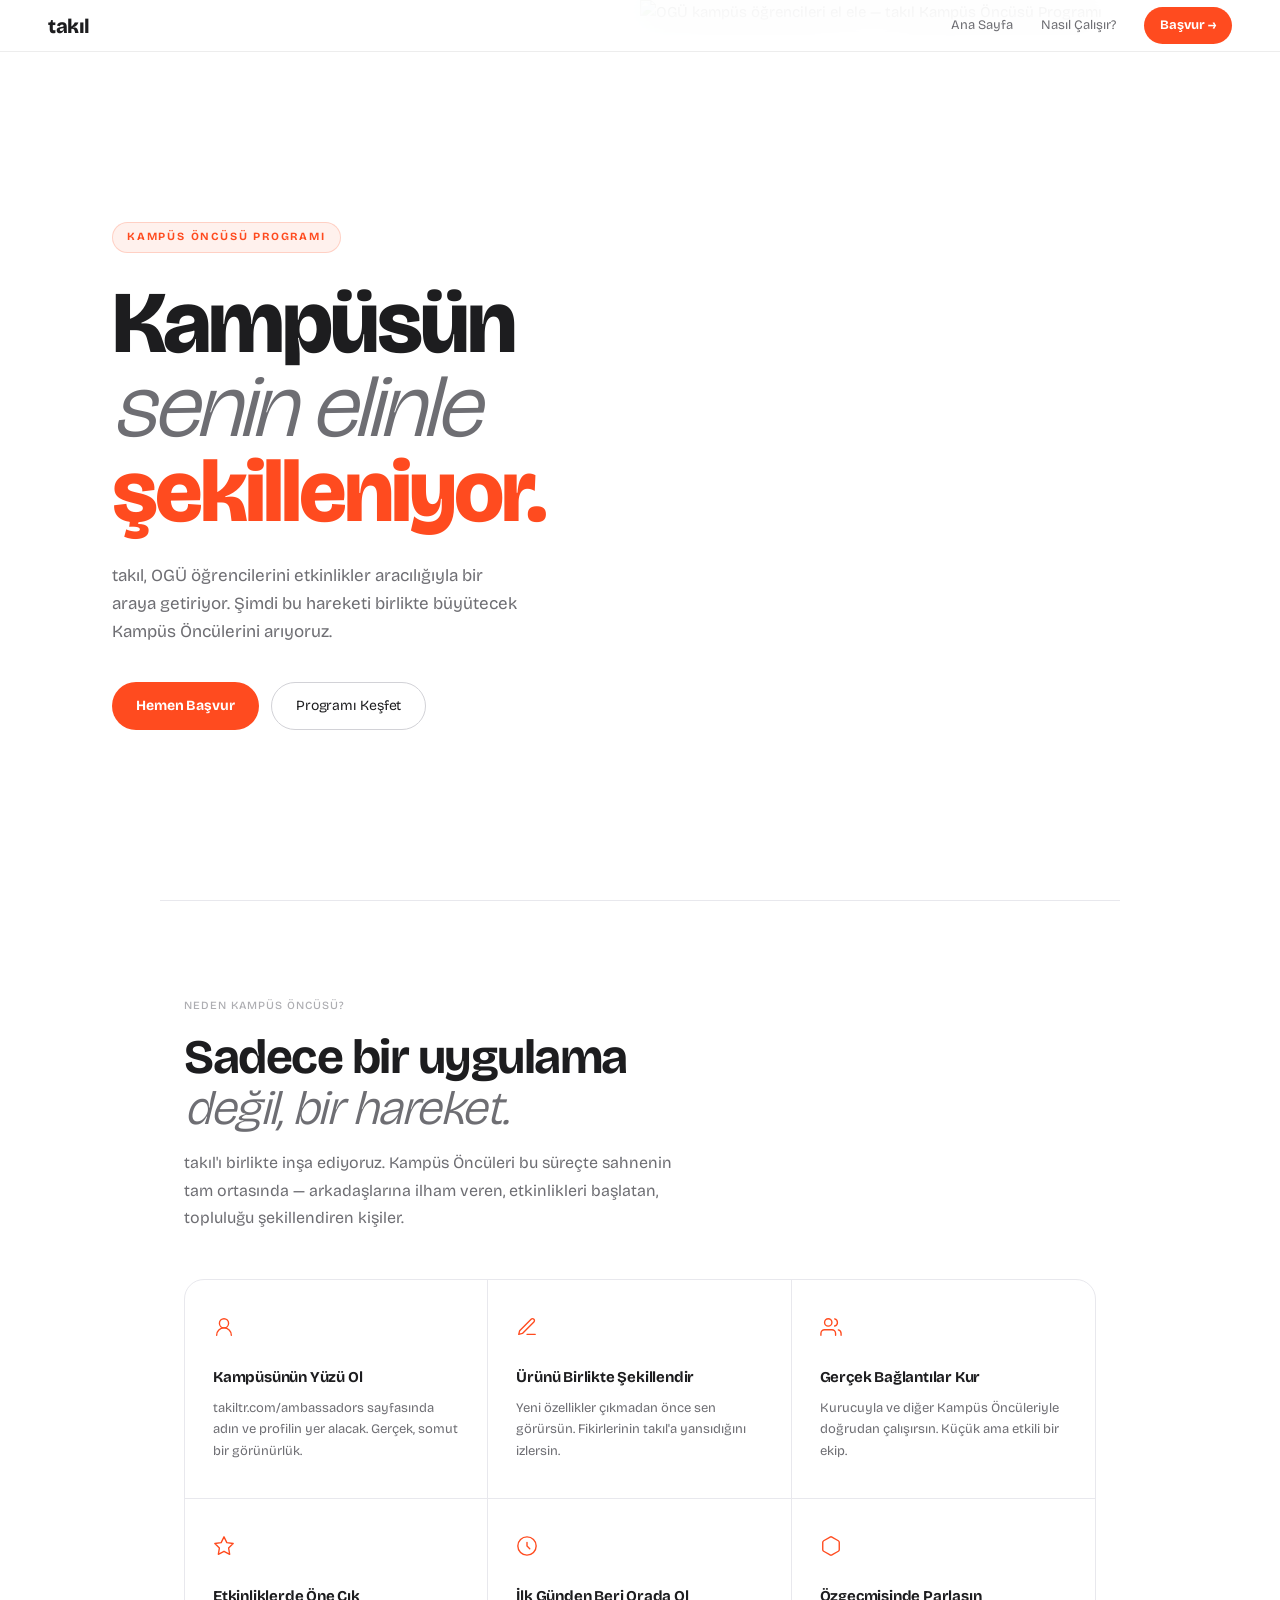
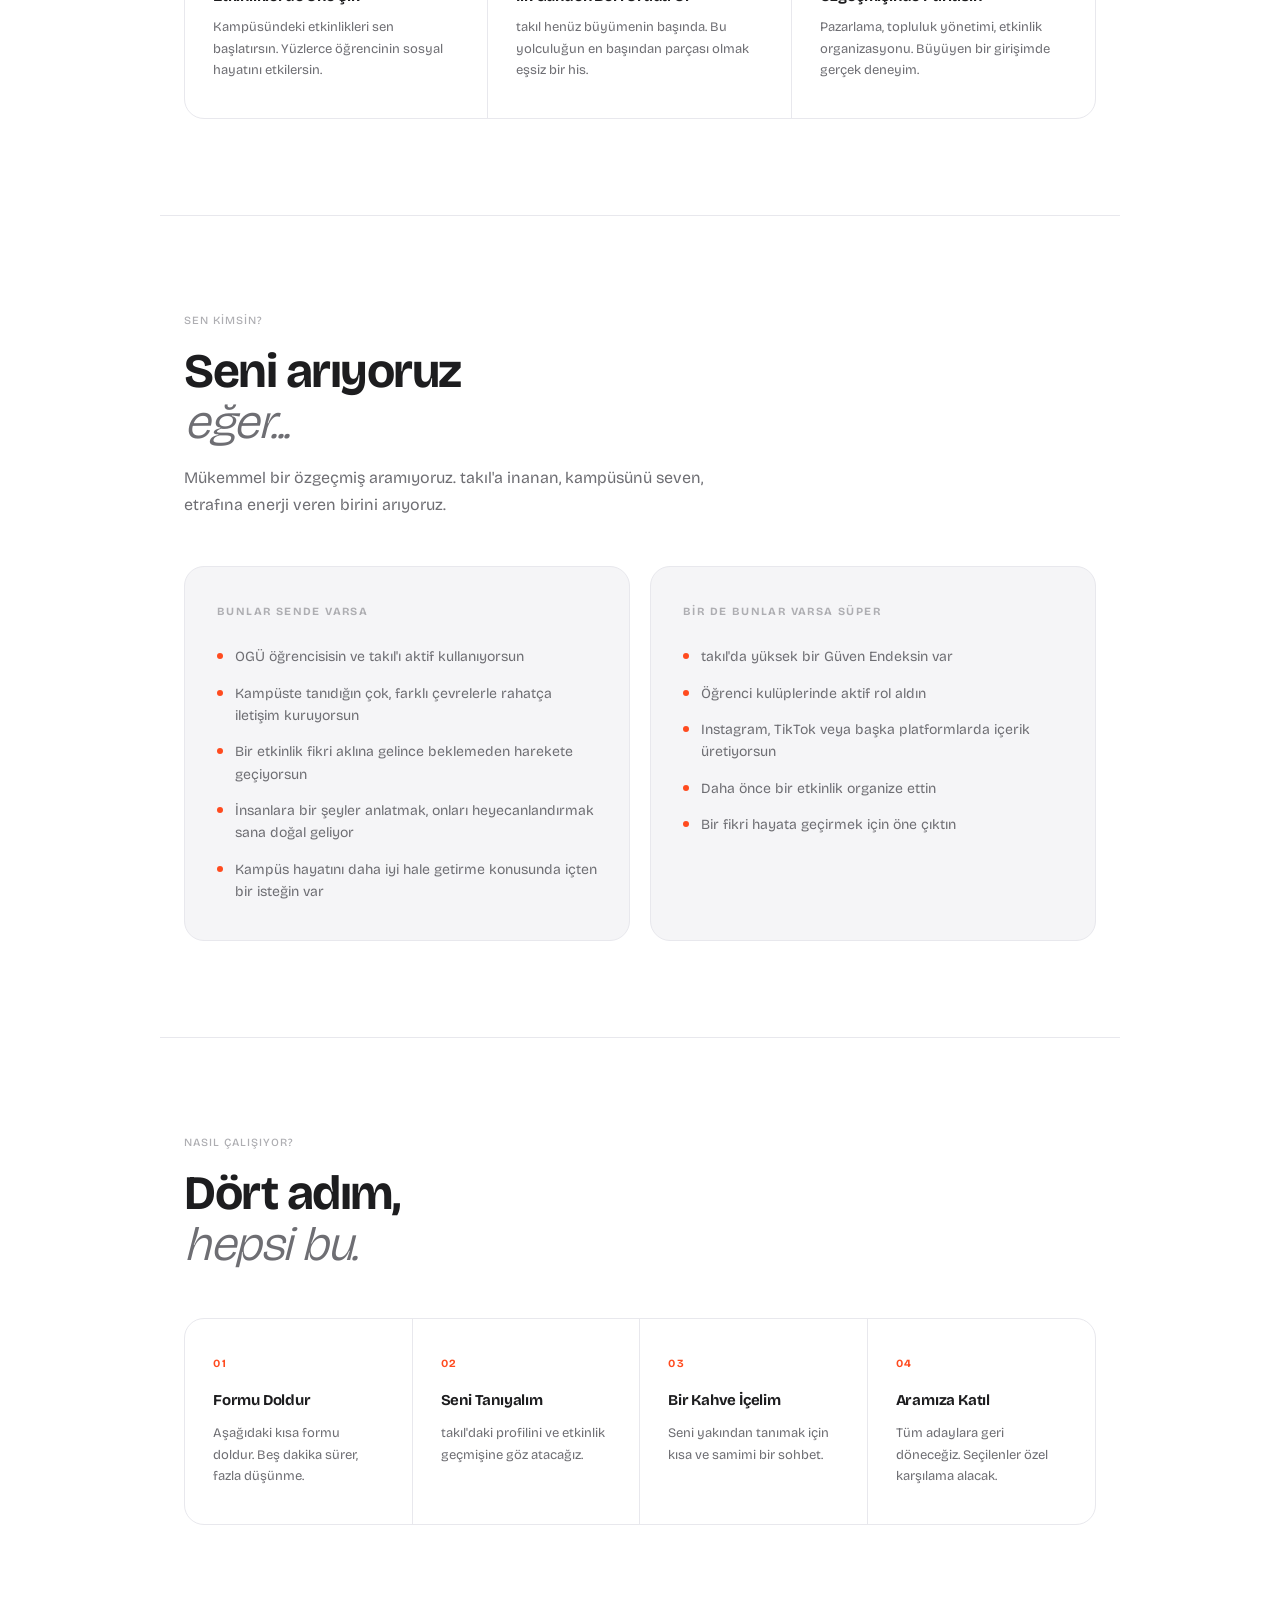
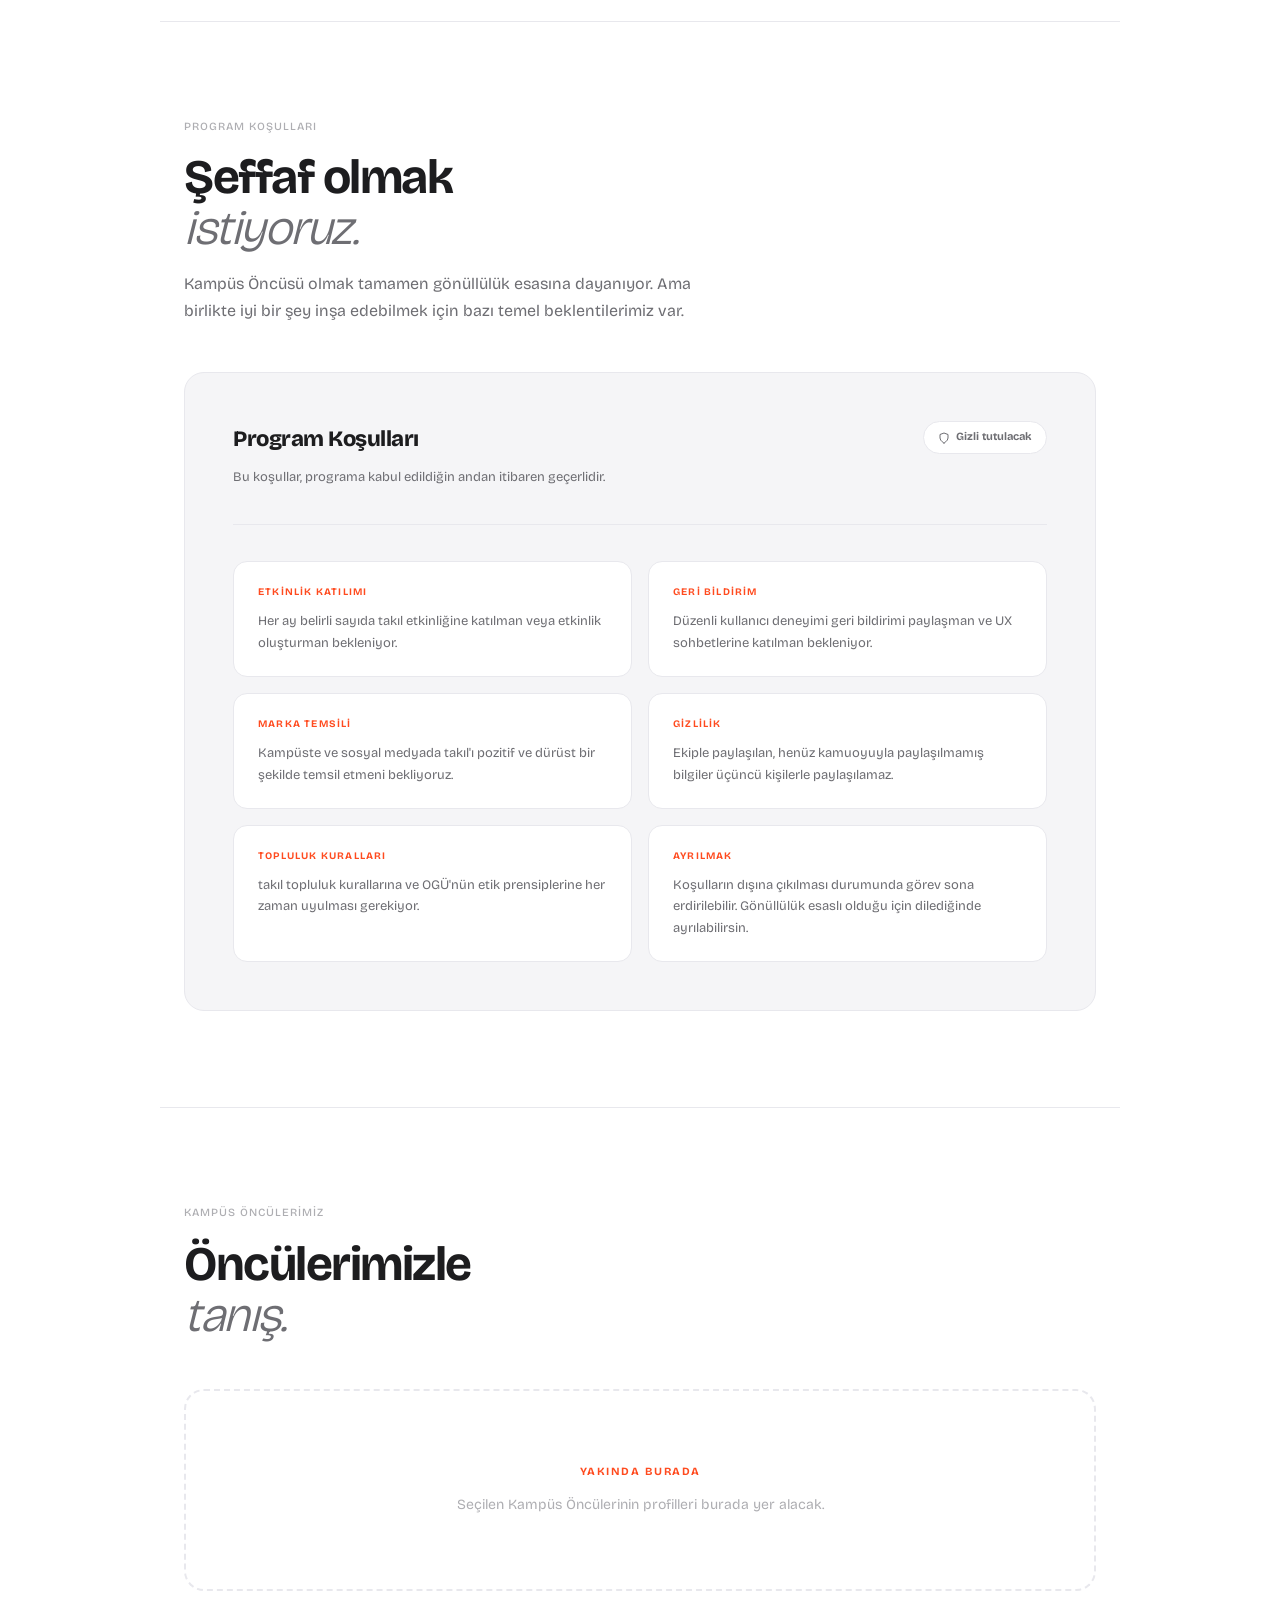
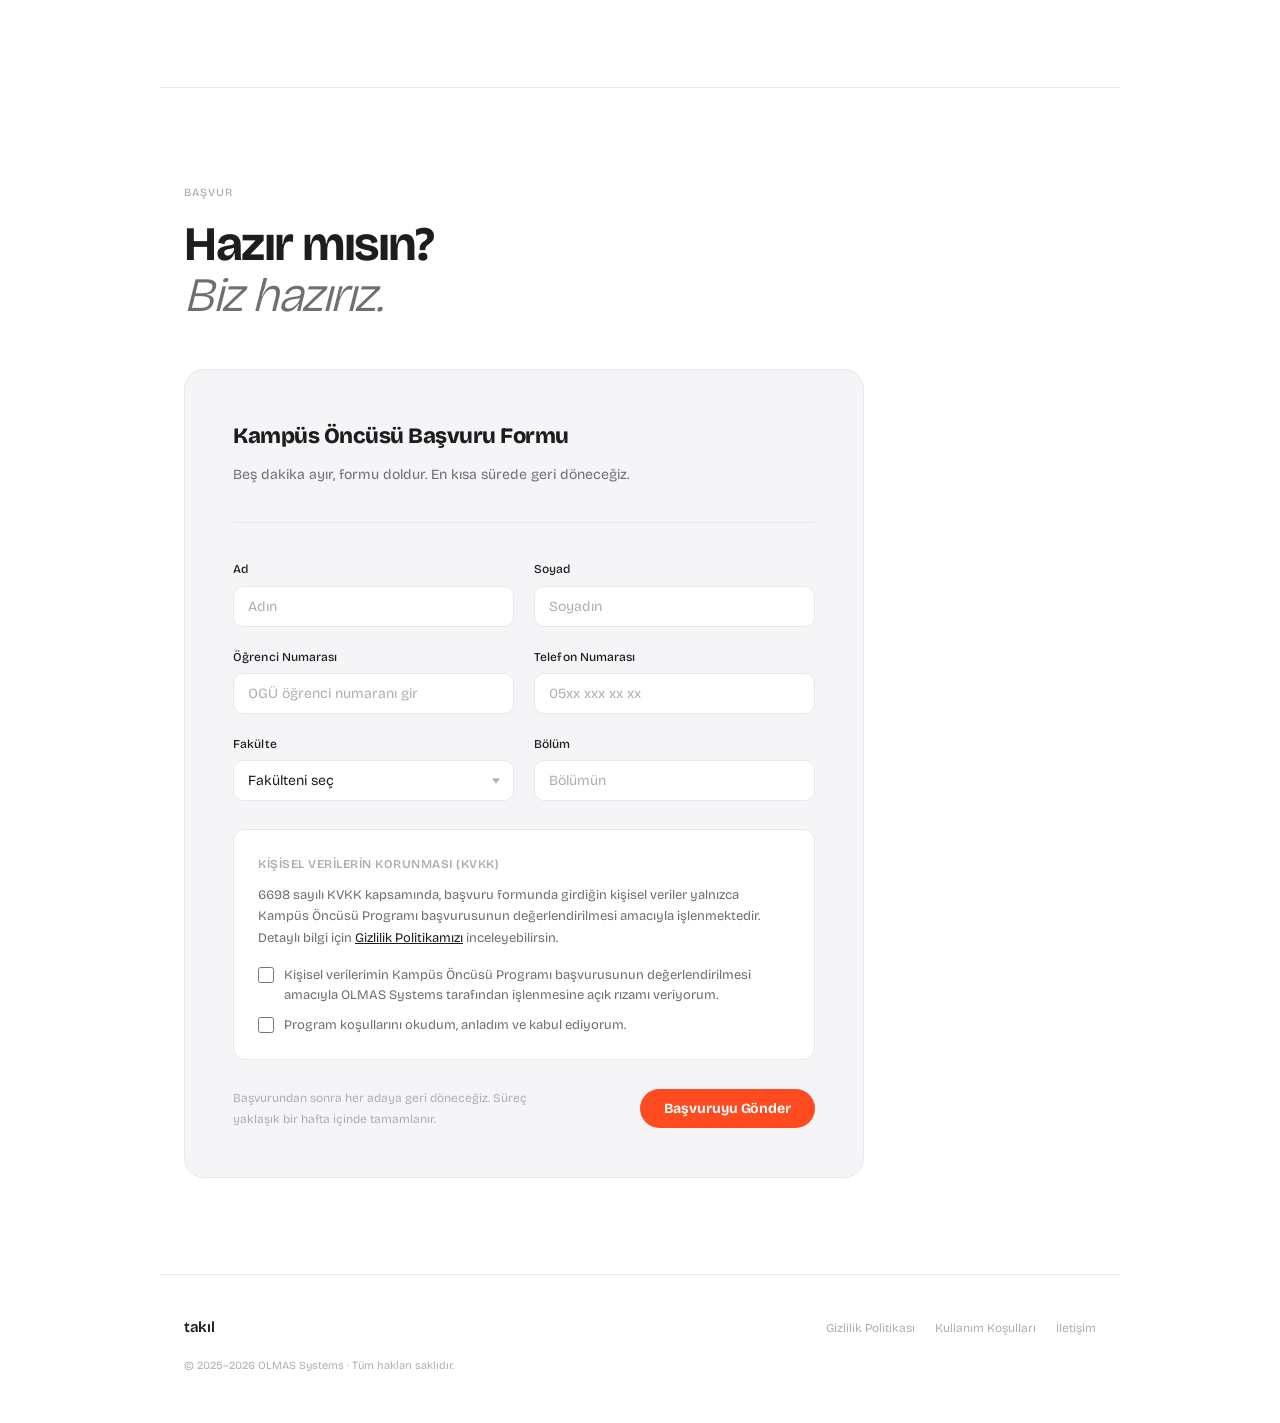
==== commit 2af7a9a4: "Update index.html" ====
--- a/ambassadors/index.html
+++ b/ambassadors/index.html
@@ -33,11 +33,11 @@
     }
     body { font-family: 'Bricolage Grotesque', -apple-system, sans-serif; }
 
-    /* ── NAV ── */
+    /* NAV */
     .nav-logo { font-weight: 800; font-size: 20px; letter-spacing: -0.5px; }
     .nav-cta, .nav-links a.nav-cta { background: var(--accent); font-weight: 700; }
 
-    /* ── HERO ── */
+    /* HERO */
     .hero-page {
       padding: calc(var(--nav-h) + 100px) 24px 88px;
       max-width: var(--max-w); margin: 0 auto;
@@ -64,11 +64,47 @@
     }
     .hero-cta { display: flex; gap: 12px; margin-top: 36px; flex-wrap: wrap; }
 
-    /* ── SECTION TITLES ── */
+    /* HERO SPLIT (photo, exact match to index.html) */
+    .hero-split {
+      display: grid;
+      grid-template-columns: 1fr 1fr;
+      min-height: 100svh;
+    }
+    .hero-split .hero-page {
+      display: flex;
+      flex-direction: column;
+      justify-content: center;
+      padding: calc(var(--nav-h) + 80px) 72px 80px 72px;
+      max-width: 560px;
+      margin-left: auto;
+    }
+    .hero-photo {
+      position: relative;
+      overflow: hidden;
+      border-radius: 0 0 0 40px;
+    }
+    .hero-photo img {
+      width: 100%;
+      height: 100%;
+      object-fit: cover;
+      object-position: center 30%;
+      display: block;
+    }
+    .hero-photo-overlay {
+      position: absolute;
+      inset: 0;
+      background: linear-gradient(
+        to right,
+        rgba(255,255,255,0.12) 0%,
+        transparent 40%
+      );
+    }
+
+    /* SECTION TITLES */
     .section-title em { font-style: italic; font-weight: 300; color: var(--text-2); }
     .section-title .accent { color: var(--accent); }
 
-    /* ── BENEFIT GRID ── */
+    /* BENEFIT GRID */
     .benefits-grid {
       display: grid; grid-template-columns: repeat(3, 1fr);
       border: 1px solid var(--border-l); border-radius: 20px;
@@ -85,7 +121,7 @@
     .benefit-title { font-size: 15px; font-weight: 700; color: var(--text-1); margin-bottom: 8px; letter-spacing: -0.2px; }
     .benefit-desc  { font-size: 13px; color: var(--text-2); line-height: 1.65; }
 
-    /* ── VIBE CARDS ── */
+    /* VIBE CARDS */
     .vibe-wrap { display: grid; grid-template-columns: 1fr 1fr; gap: 20px; margin-top: 48px; }
     .vibe-card {
       background: var(--bg-soft); border: 1px solid var(--border-l);
@@ -106,7 +142,7 @@
       background: var(--accent); margin-top: 7px;
     }
 
-    /* ── PROCESS ROW ── */
+    /* PROCESS ROW */
     .process-row {
       display: grid; grid-template-columns: repeat(4, 1fr);
       border: 1px solid var(--border-l); border-radius: 20px;
@@ -125,7 +161,7 @@
     .process-step-title { font-size: 15px; font-weight: 700; color: var(--text-1); margin-bottom: 10px; letter-spacing: -0.2px; }
     .process-step-desc  { font-size: 13px; color: var(--text-2); line-height: 1.65; }
 
-    /* ── TERMS BOX ── */
+    /* TERMS BOX */
     .terms-box {
       background: var(--bg-soft); border: 1px solid var(--border-l);
       border-radius: 20px; padding: 48px; margin-top: 48px;
@@ -159,7 +195,7 @@
     }
     .terms-item-text { font-size: 13px; color: var(--text-2); line-height: 1.65; }
 
-    /* ── PLACEHOLDER ── */
+    /* PLACEHOLDER */
     .ambassadors-placeholder {
       border: 2px dashed var(--border-l); border-radius: 20px;
       padding: 72px 24px; text-align: center; margin-top: 48px;
@@ -170,7 +206,7 @@
     }
     .placeholder-text { font-size: 14px; color: var(--text-3); }
 
-    /* ── FORM ── */
+    /* FORM */
     .form-wrap {
       background: var(--bg-soft); border: 1px solid var(--border-l);
       border-radius: 20px; padding: 48px; margin-top: 48px;
@@ -179,16 +215,21 @@
     .form-header h3 { font-size: 22px; font-weight: 800; letter-spacing: -0.5px; color: var(--text-1); margin-bottom: 8px; }
     .form-header p { font-size: 14px; color: var(--text-2); line-height: 1.65; }
 
-    /* ── SECTION DIVIDER ACCENT ── */
+    /* SECTION DIVIDER ACCENT */
     .accent-rule {
       width: 40px; height: 3px; background: var(--accent);
       border-radius: 2px; margin-bottom: 20px;
     }
 
-    /* ── RESPONSIVE ── */
+    /* RESPONSIVE */
     @media (max-width: 768px) {
       .hero-page { padding: calc(var(--nav-h) + 56px) 20px 64px; }
       .hero-page h1 { font-size: clamp(44px, 11vw, 64px); letter-spacing: -2px; }
+
+      .hero-split { grid-template-columns: 1fr; min-height: auto; }
+      .hero-split .hero-page { padding: 36px 24px 56px; max-width: 100%; margin-left: 0; }
+      .hero-photo { height: 55vw; order: -1; border-radius: 0 0 0 28px; }
+
       .benefits-grid { grid-template-columns: 1fr; }
       .benefit-item { border-right: none; }
       .benefit-item:nth-child(n) { border-bottom: 1px solid var(--border-l); }
@@ -236,13 +277,23 @@
   </div>
 
   <!-- HERO -->
-  <div class="hero-page">
-    <span class="hero-kicker">Kampüs Öncüsü Programı</span>
-    <h1>Kampüsün<br><em>senin elinle</em><br><span class="accent">şekilleniyor.</span></h1>
-    <p>takıl, OGÜ öğrencilerini etkinlikler aracılığıyla bir araya getiriyor. Şimdi bu hareketi birlikte büyütecek Kampüs Öncülerini arıyoruz.</p>
-    <div class="hero-cta">
-      <a href="#katil" class="btn-primary">Hemen Başvur</a>
-      <a href="#program" class="btn-ghost">Programı Keşfet</a>
+  <div class="hero-split">
+    <div class="hero-page">
+      <span class="hero-kicker">Kampüs Öncüsü Programı</span>
+      <h1>Kampüsün<br><em>senin elinle</em><br><span class="accent">şekilleniyor.</span></h1>
+      <p>takıl, OGÜ öğrencilerini etkinlikler aracılığıyla bir araya getiriyor. Şimdi bu hareketi birlikte büyütecek Kampüs Öncülerini arıyoruz.</p>
+      <div class="hero-cta">
+        <a href="#katil" class="btn-primary">Hemen Başvur</a>
+        <a href="#program" class="btn-ghost">Programı Keşfet</a>
+      </div>
+    </div>
+    <div class="hero-photo">
+      <img
+        src="Img/image2.jpg"
+        alt="OGÜ kampüs öğrencileri el ele — takıl Kampüs Öncüsü Programı"
+        loading="eager"
+      />
+      <div class="hero-photo-overlay"></div>
     </div>
   </div>
 
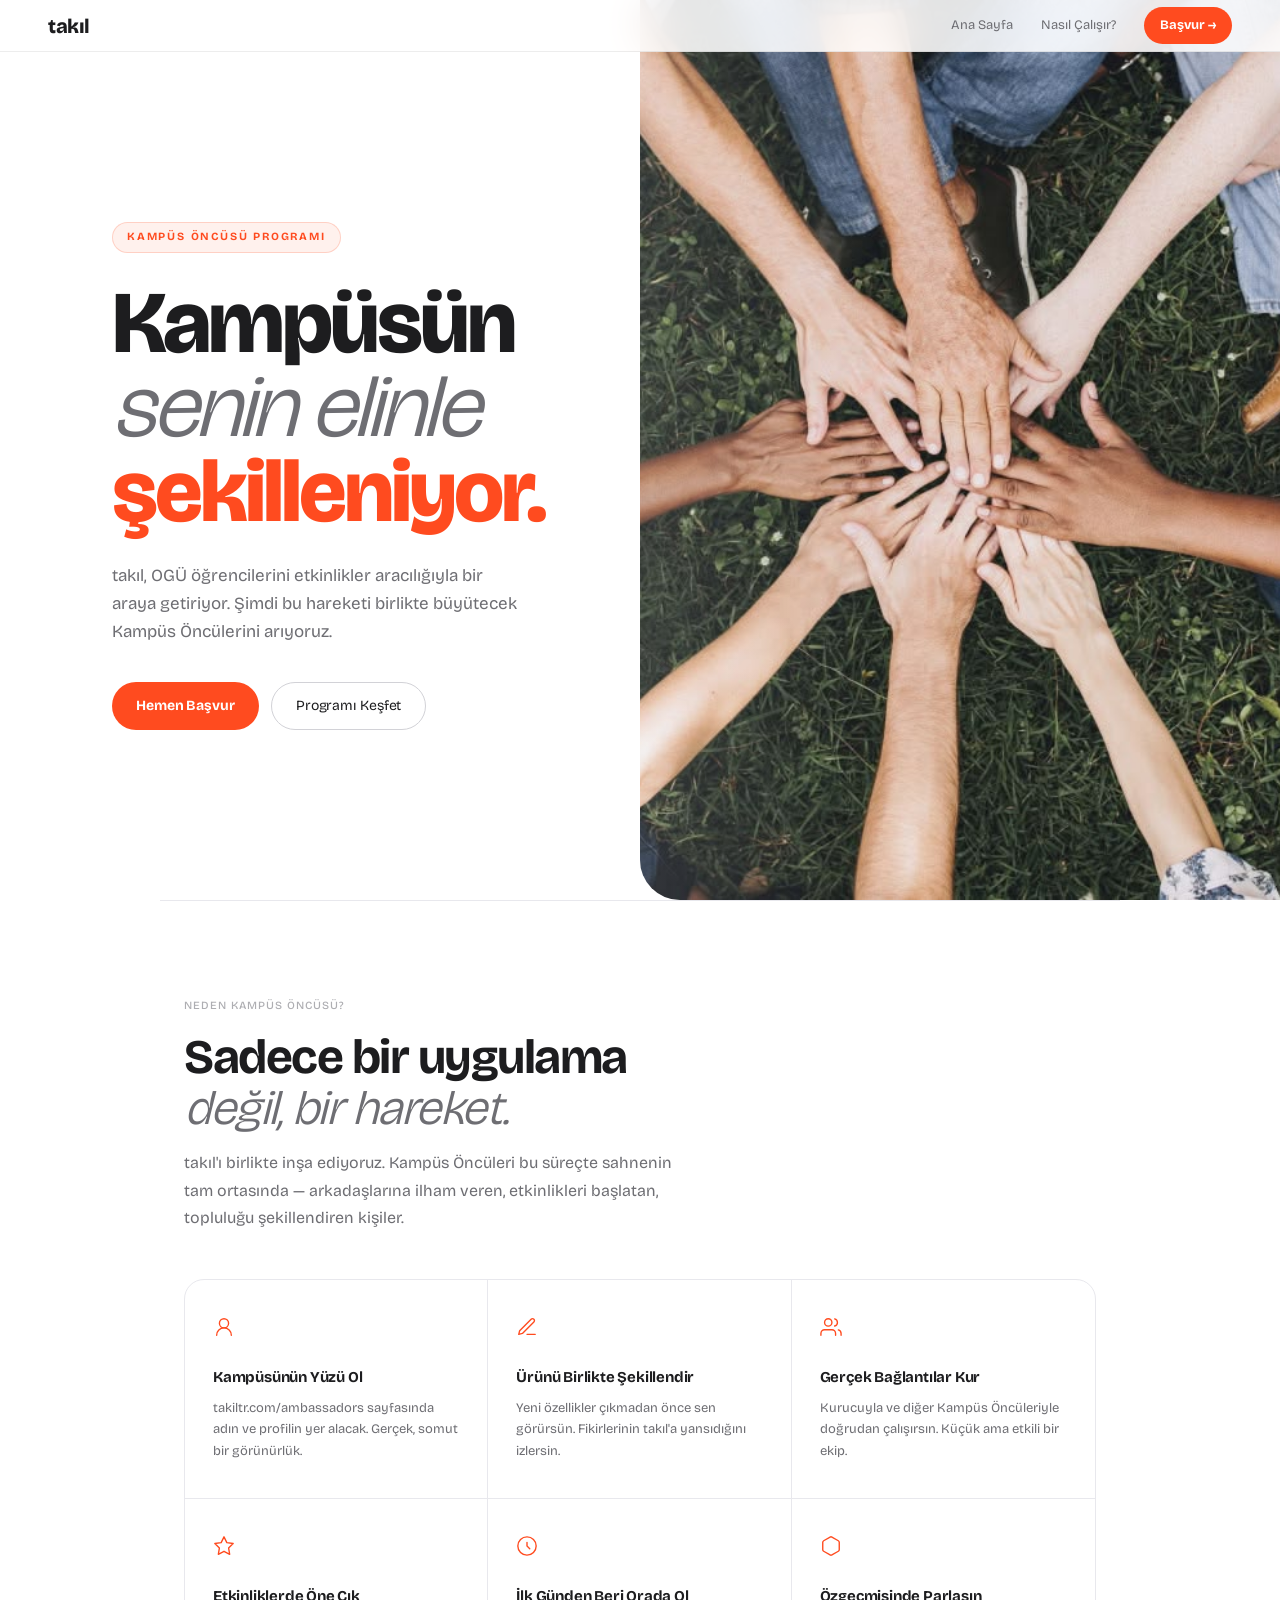
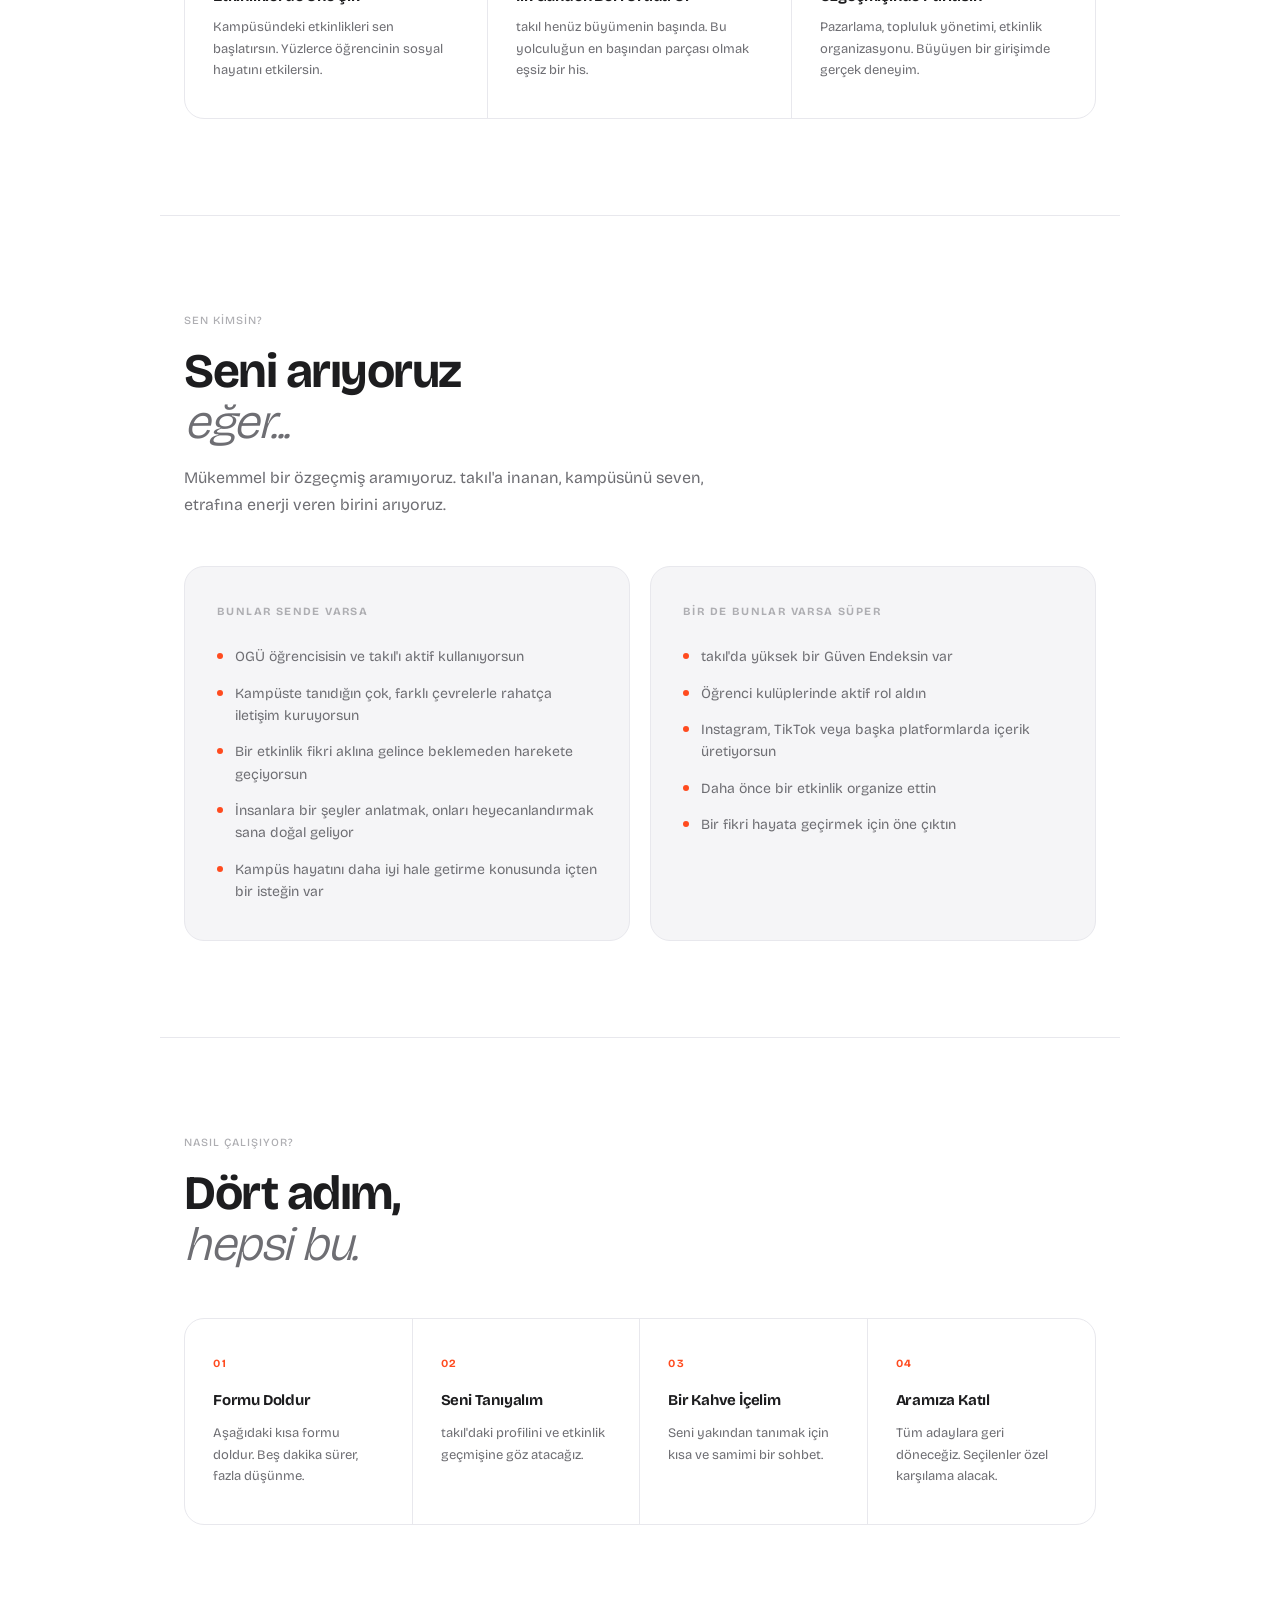
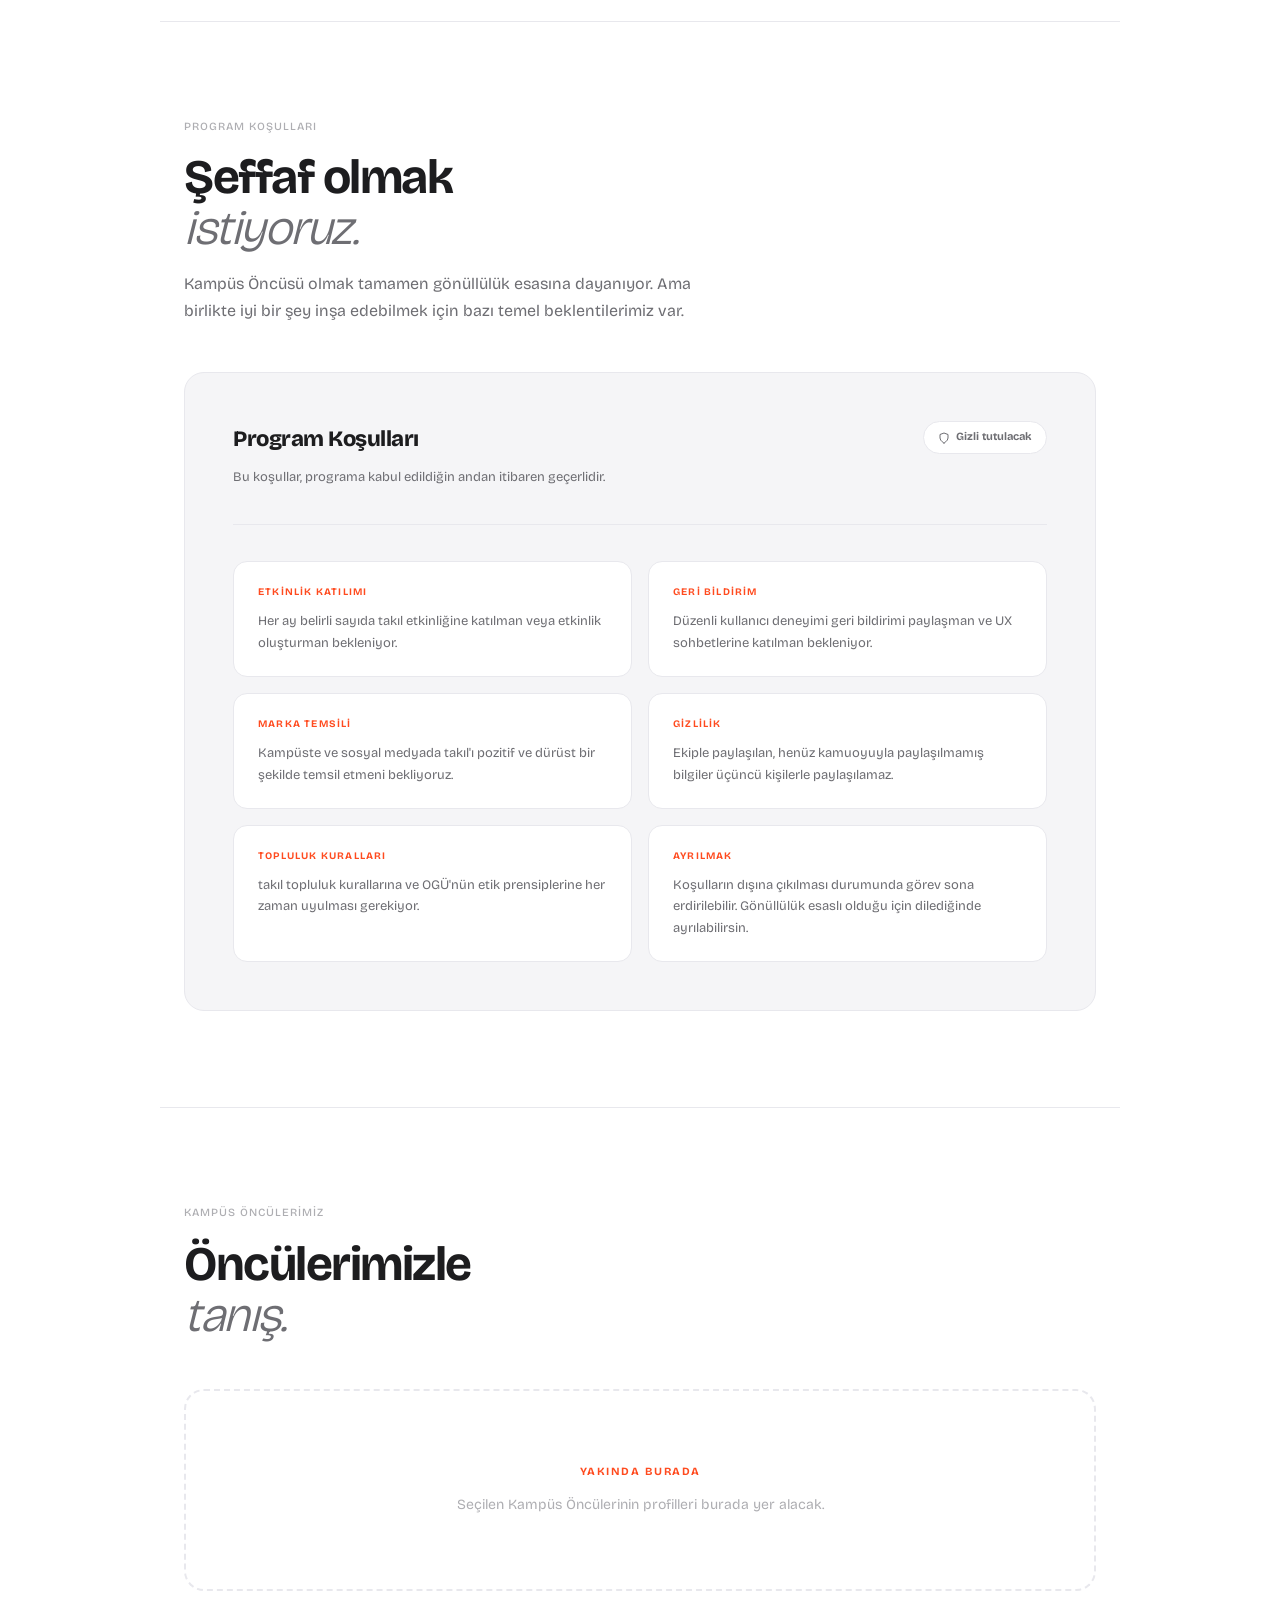
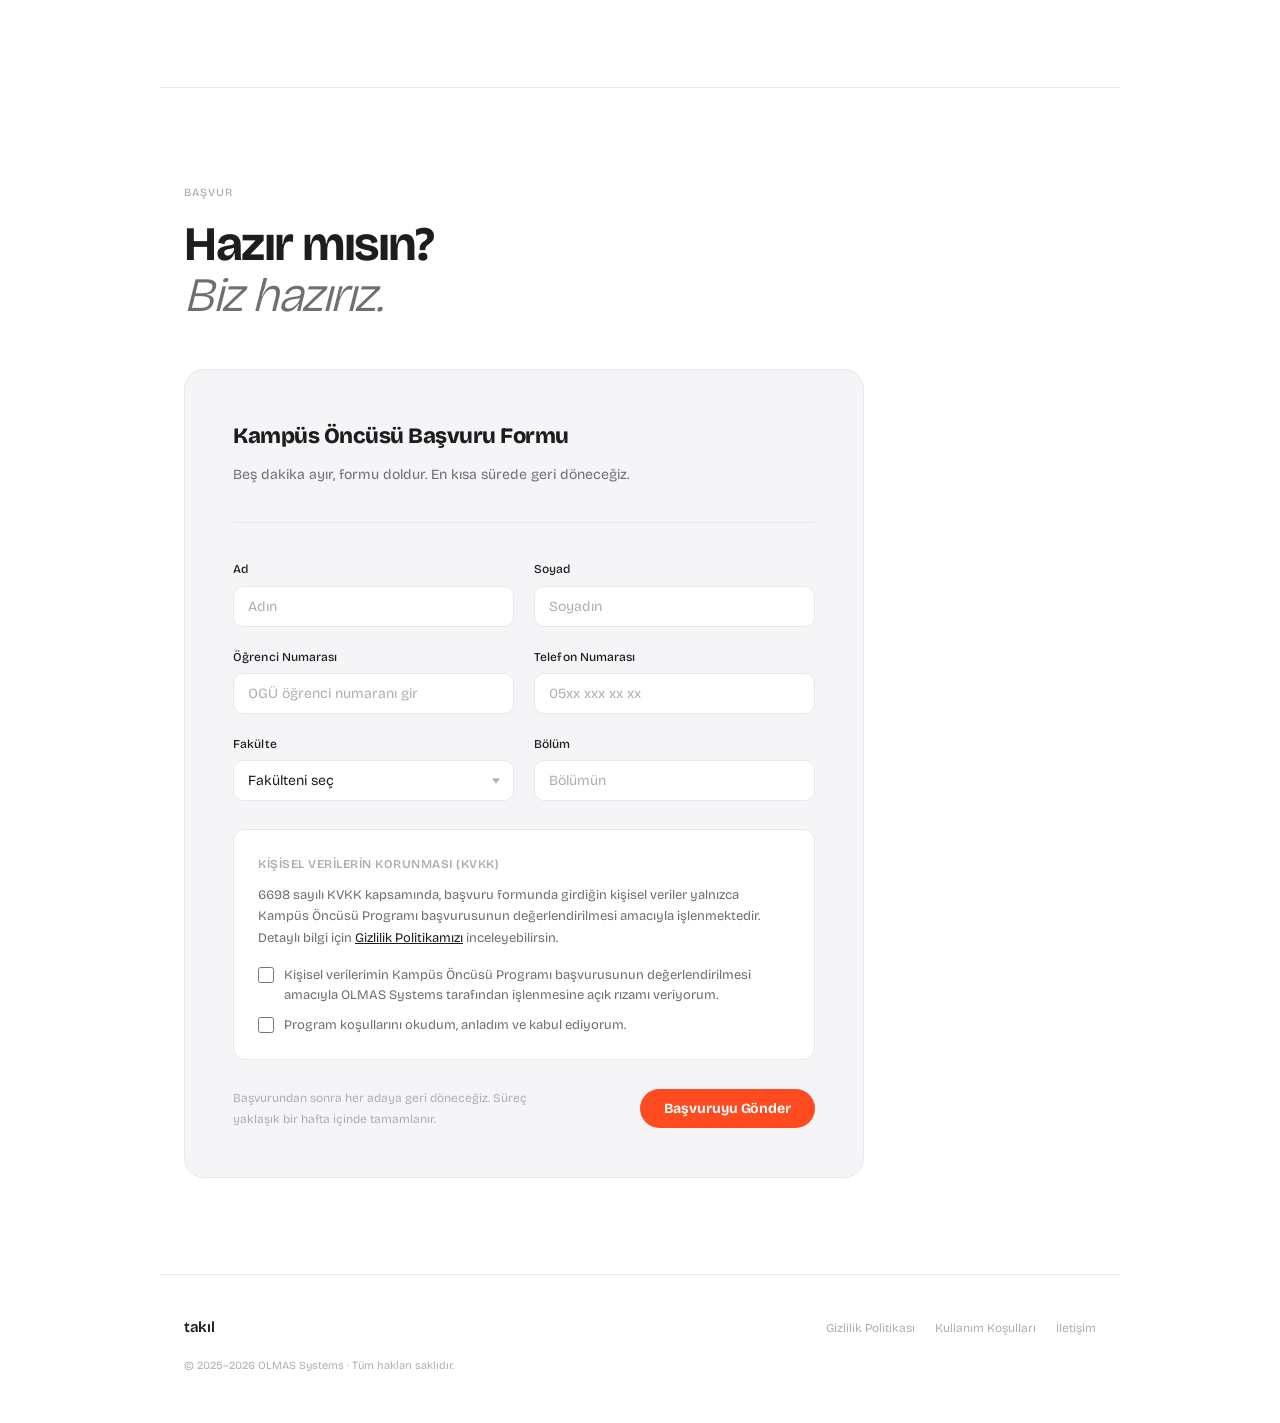
==== commit c603b4f5: "Update index.html" ====
--- a/ambassadors/index.html
+++ b/ambassadors/index.html
@@ -289,7 +289,7 @@
     </div>
     <div class="hero-photo">
       <img
-        src="Img/image2.jpg"
+        src="/Img/image2.jpg"
         alt="OGÜ kampüs öğrencileri el ele — takıl Kampüs Öncüsü Programı"
         loading="eager"
       />
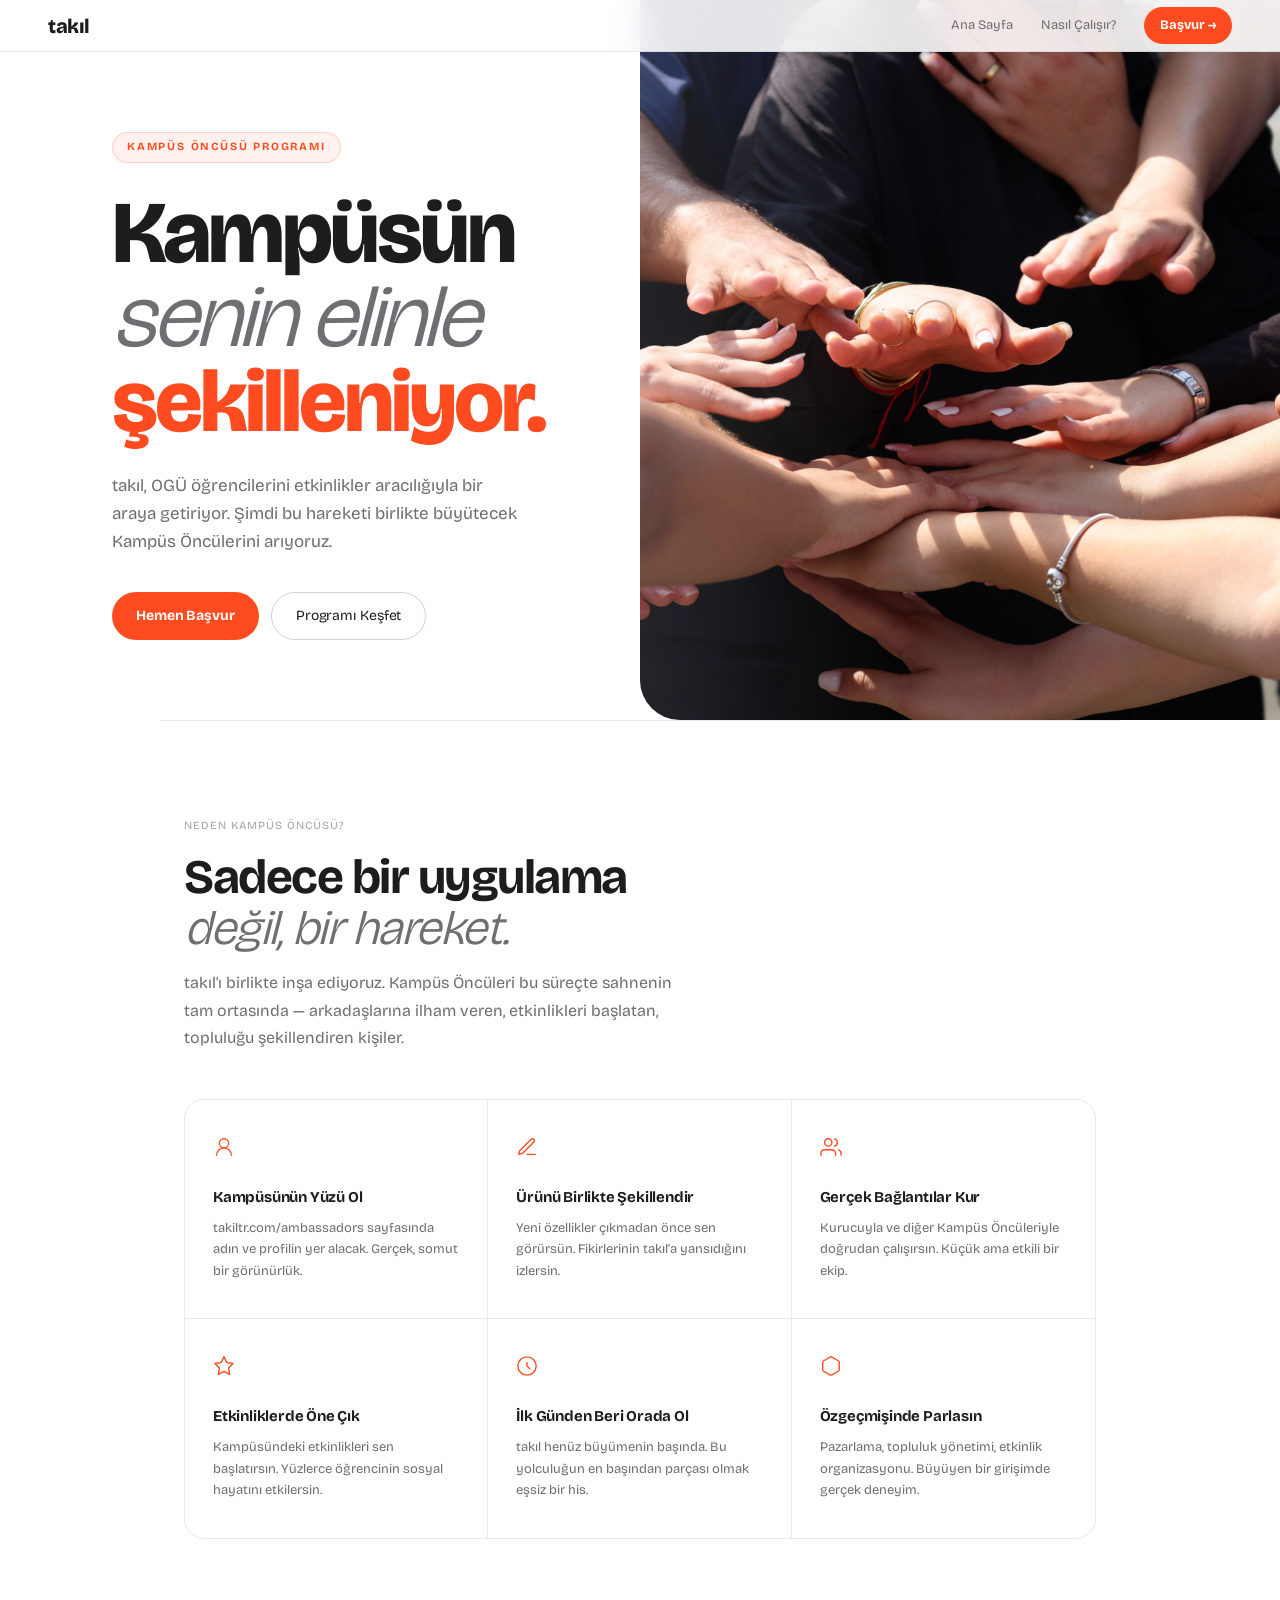
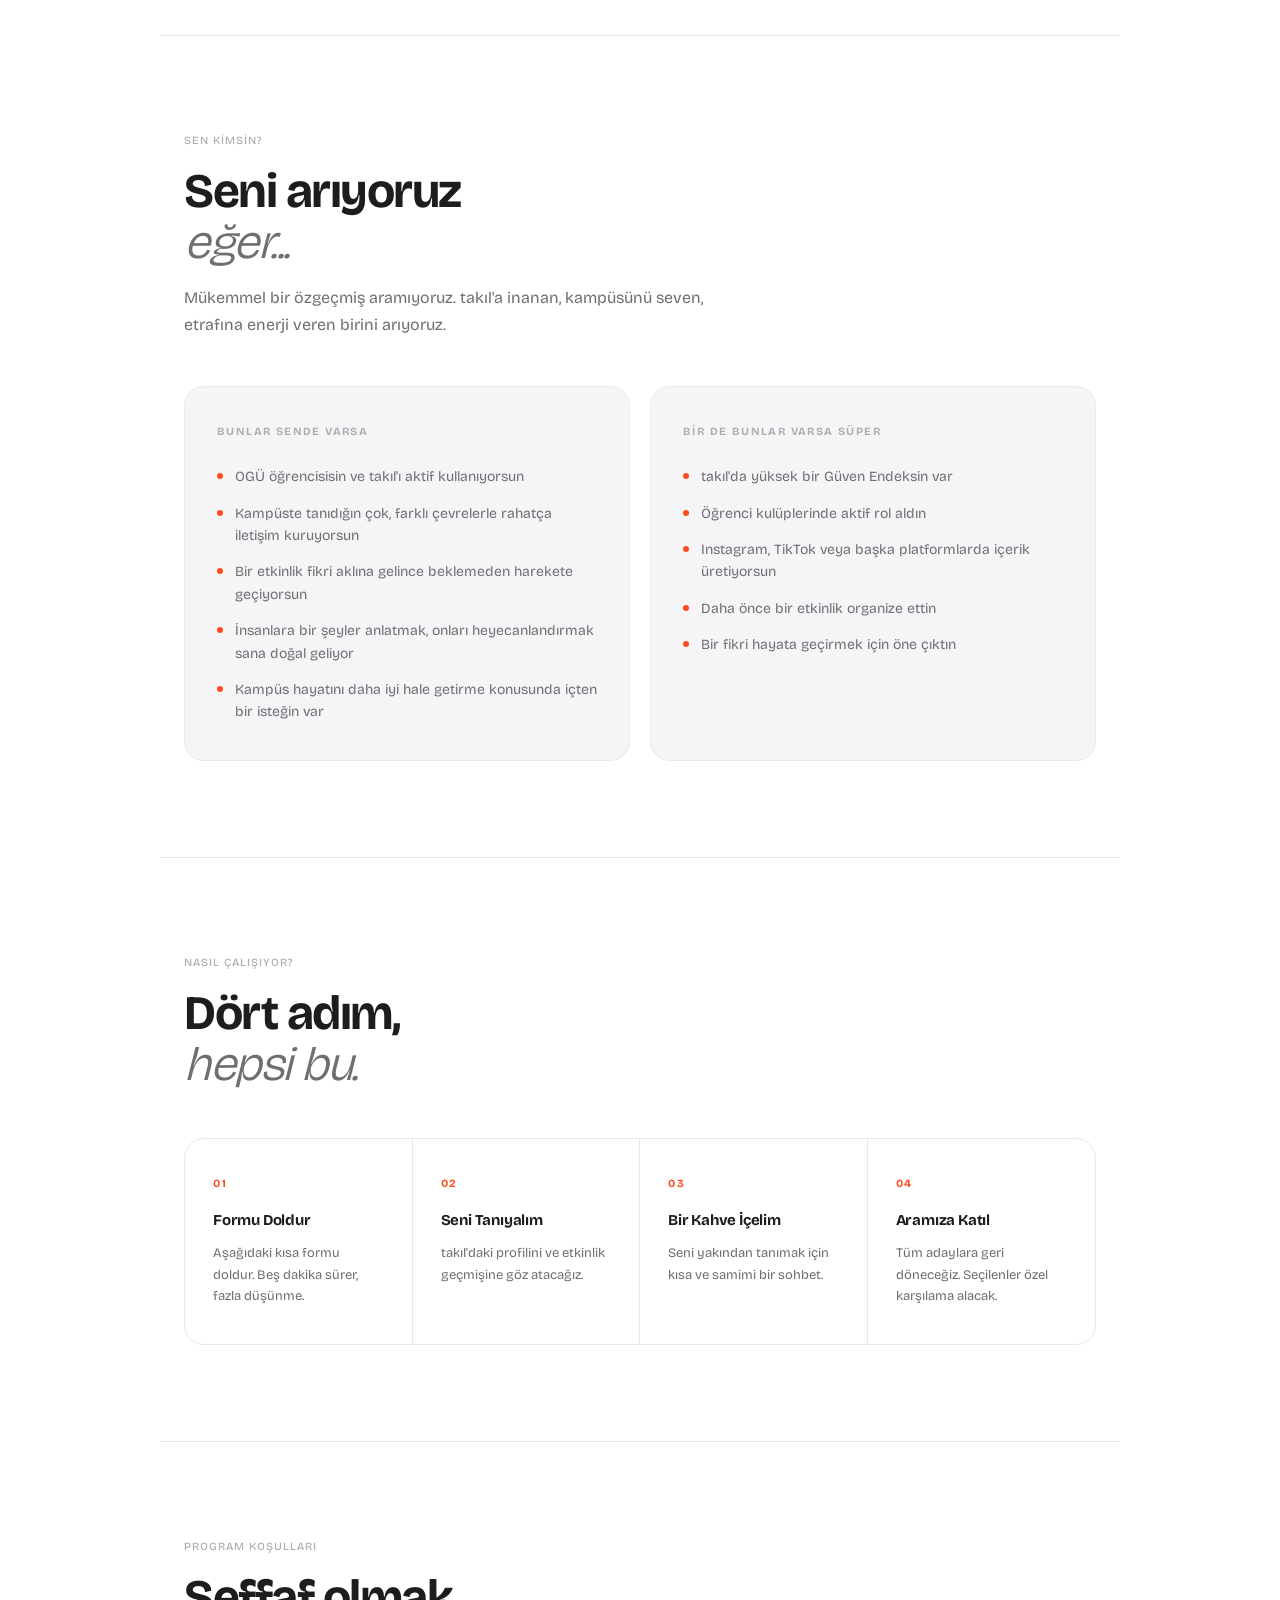
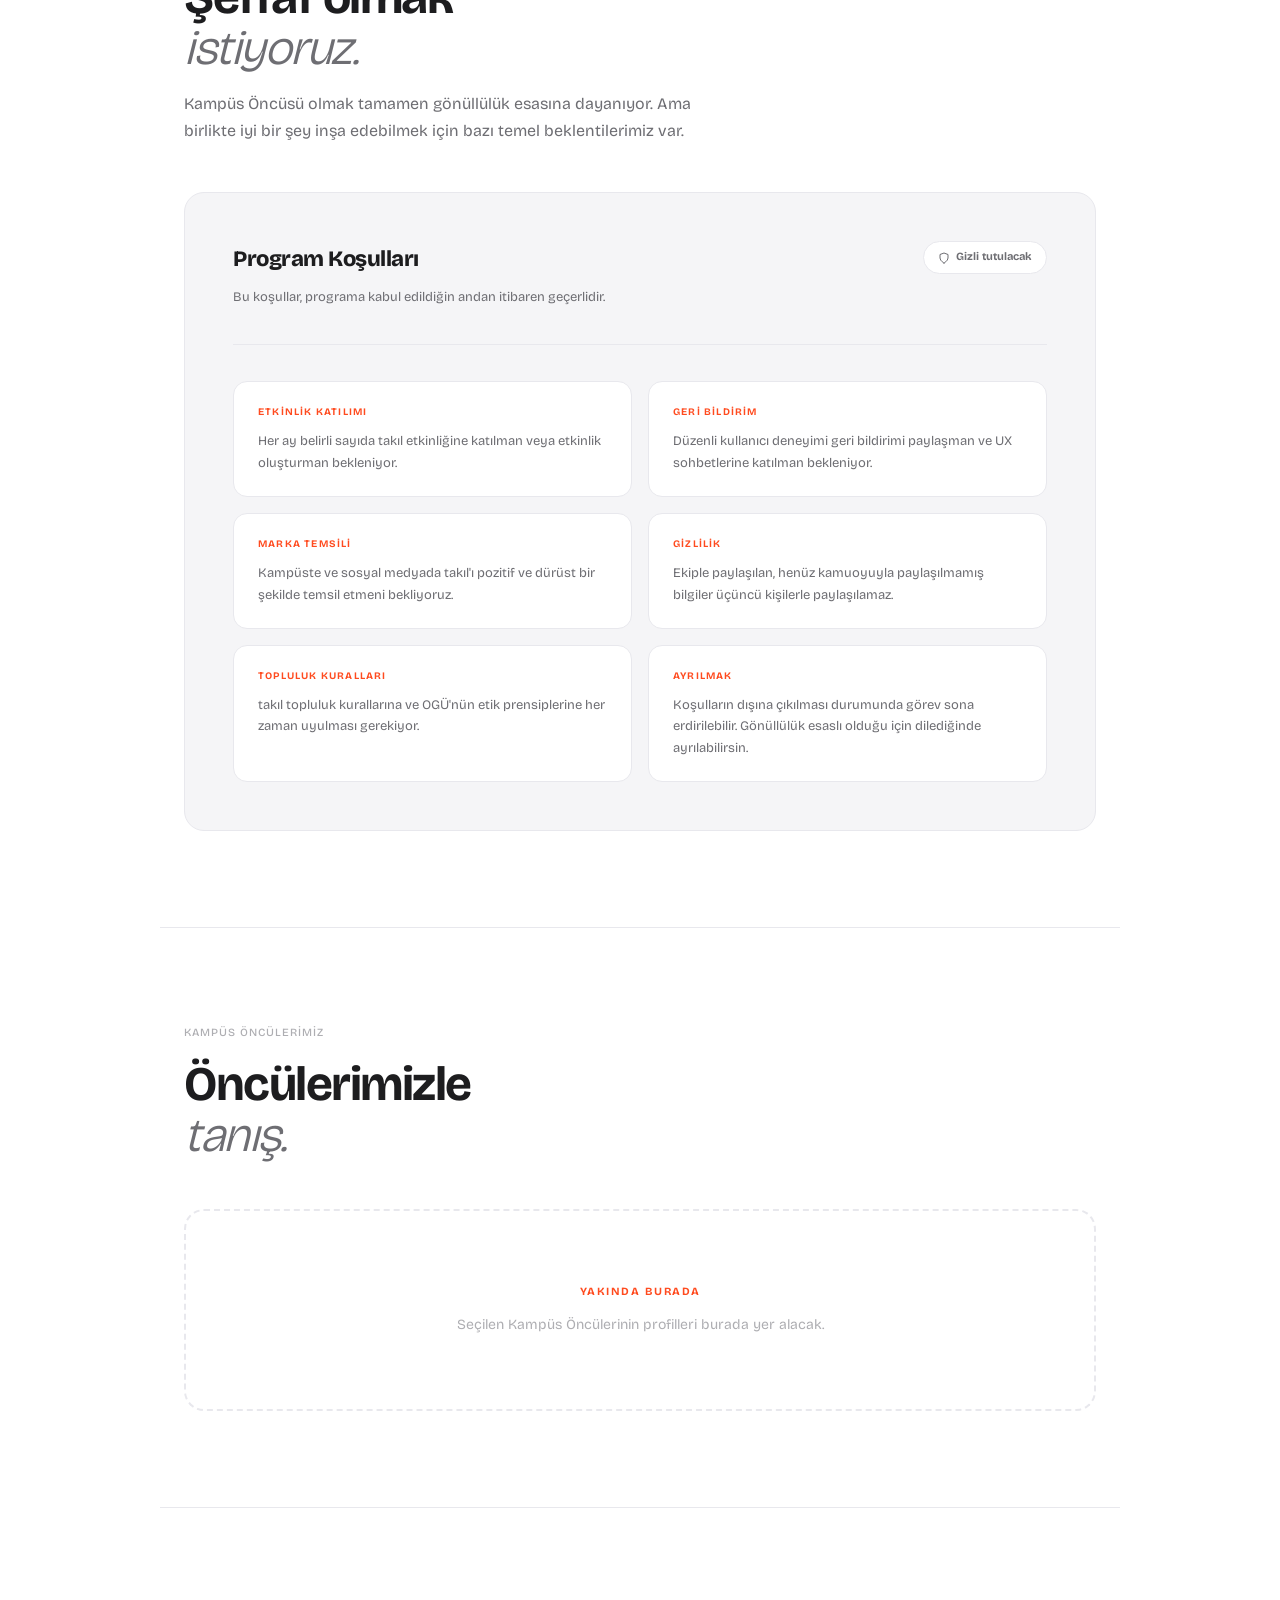
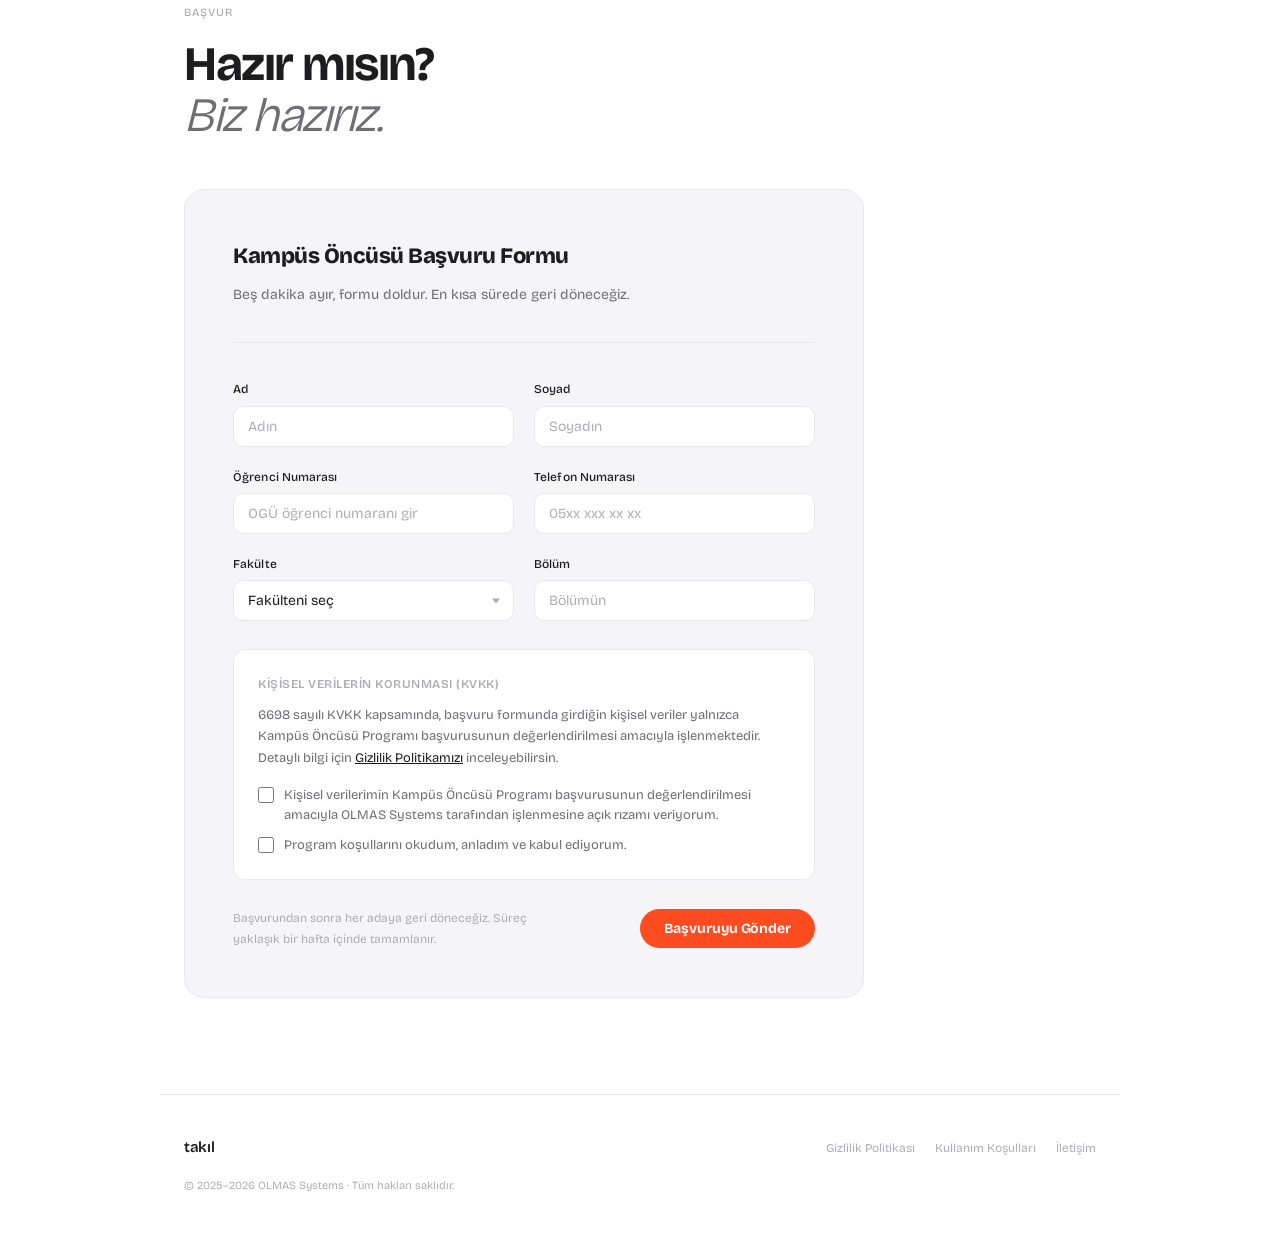
==== commit 66e5c3a8: "Update index.html" ====
--- a/ambassadors/index.html
+++ b/ambassadors/index.html
@@ -68,7 +68,7 @@
     .hero-split {
       display: grid;
       grid-template-columns: 1fr 1fr;
-      min-height: 100svh;
+      align-items: stretch;
     }
     .hero-split .hero-page {
       display: flex;
@@ -87,7 +87,7 @@
       width: 100%;
       height: 100%;
       object-fit: cover;
-      object-position: center 30%;
+      object-position: center 40%;
       display: block;
     }
     .hero-photo-overlay {
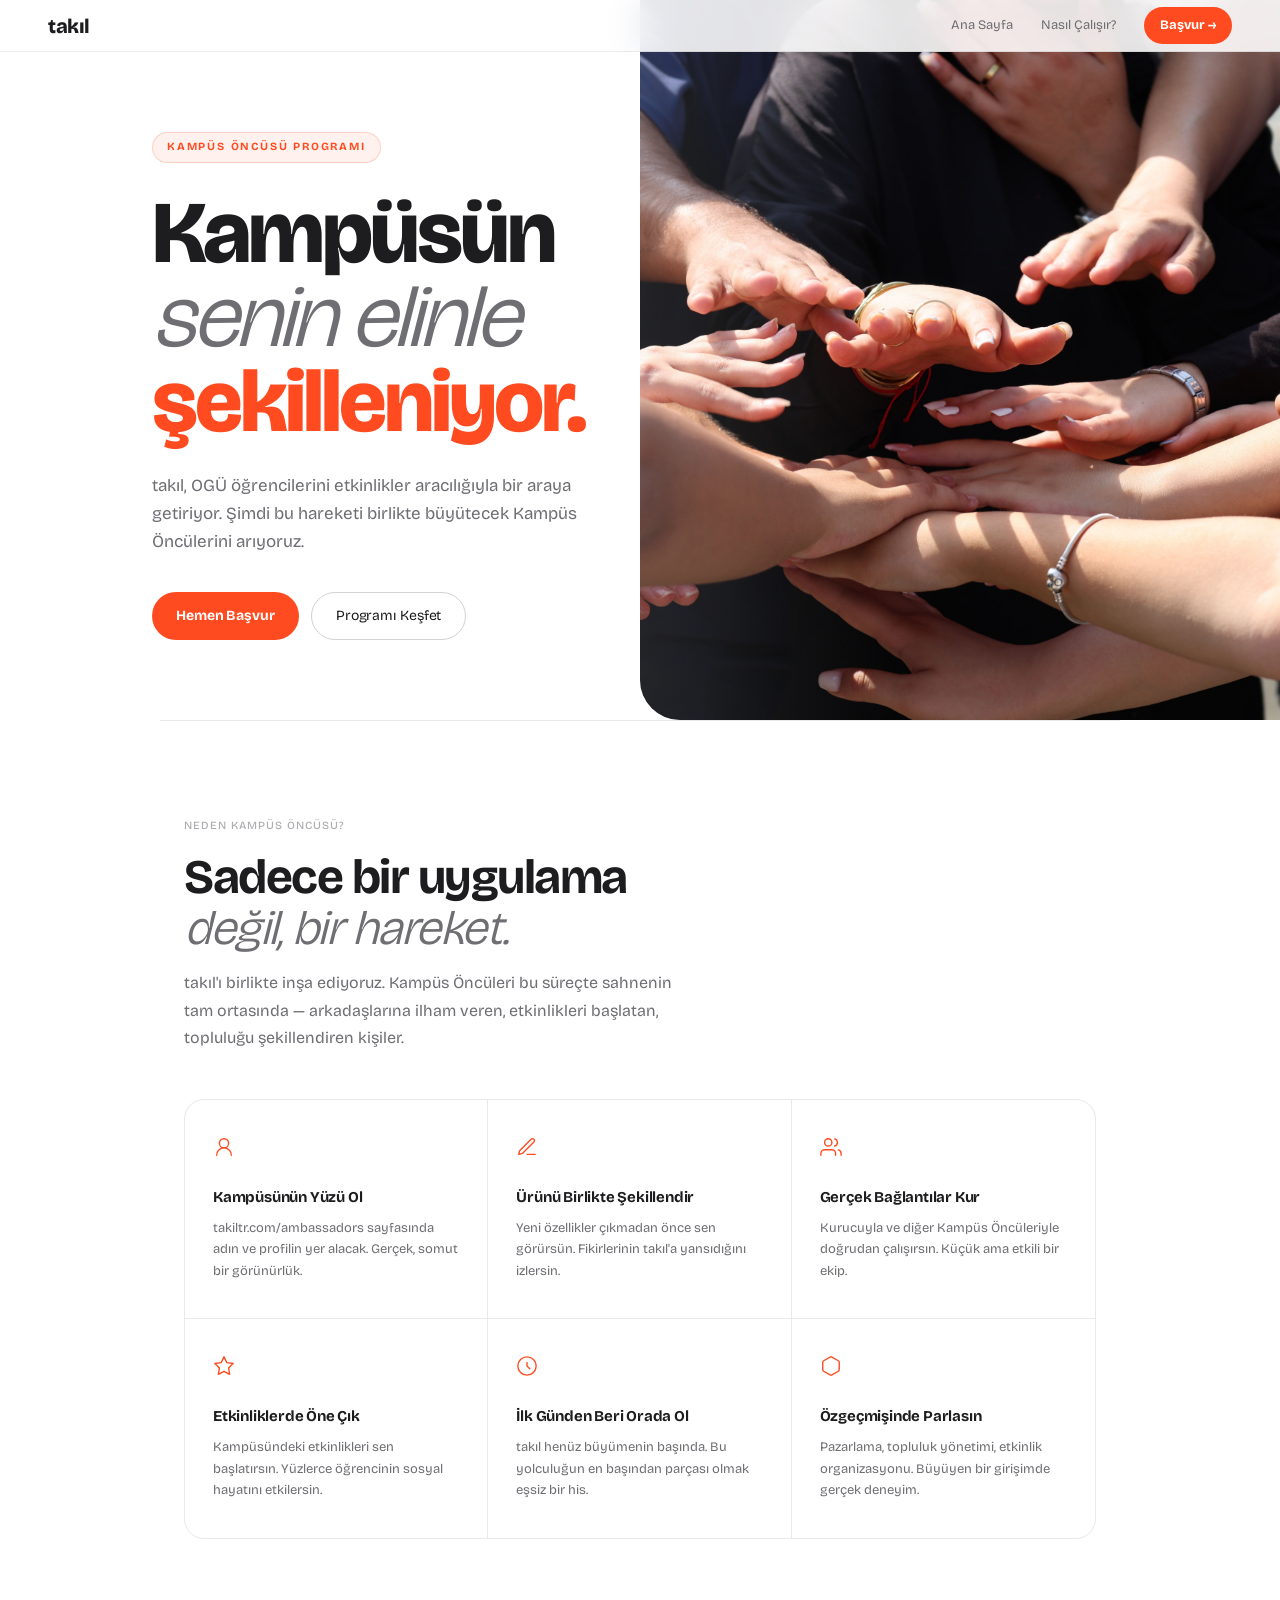
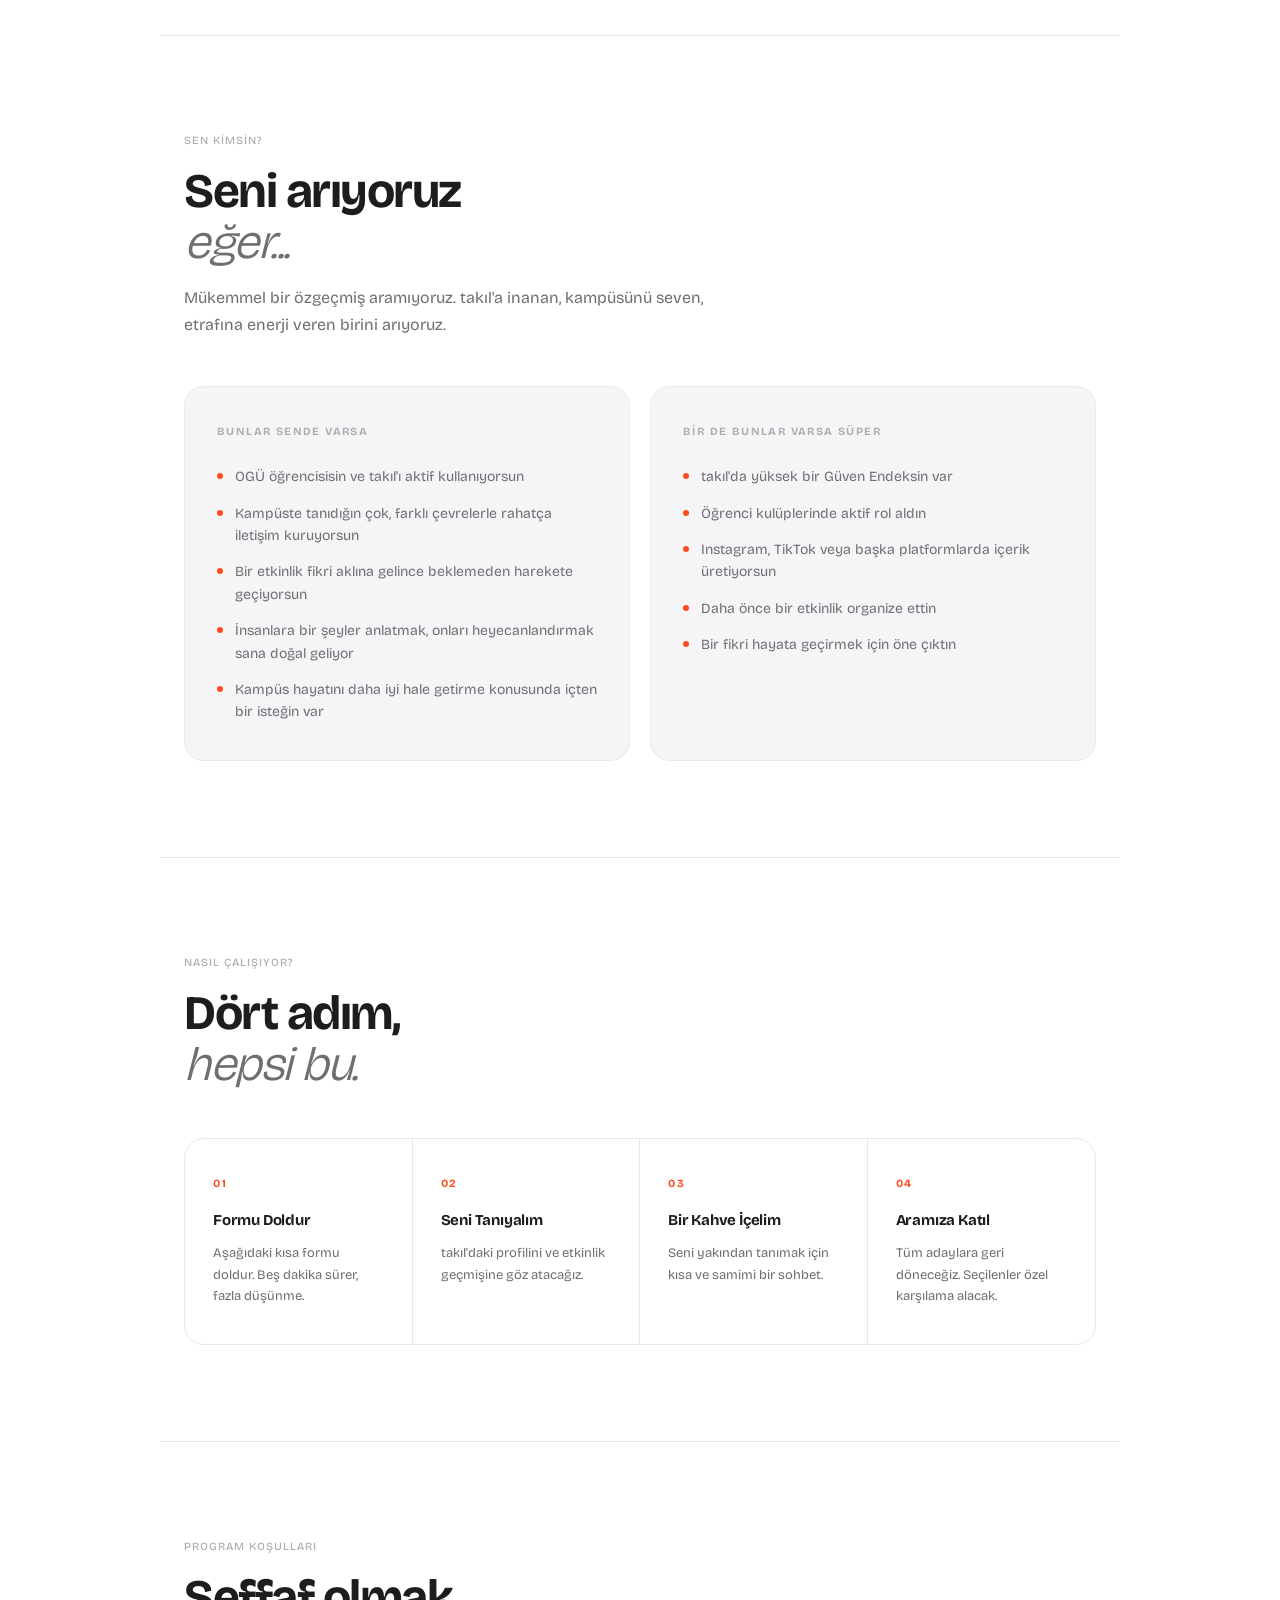
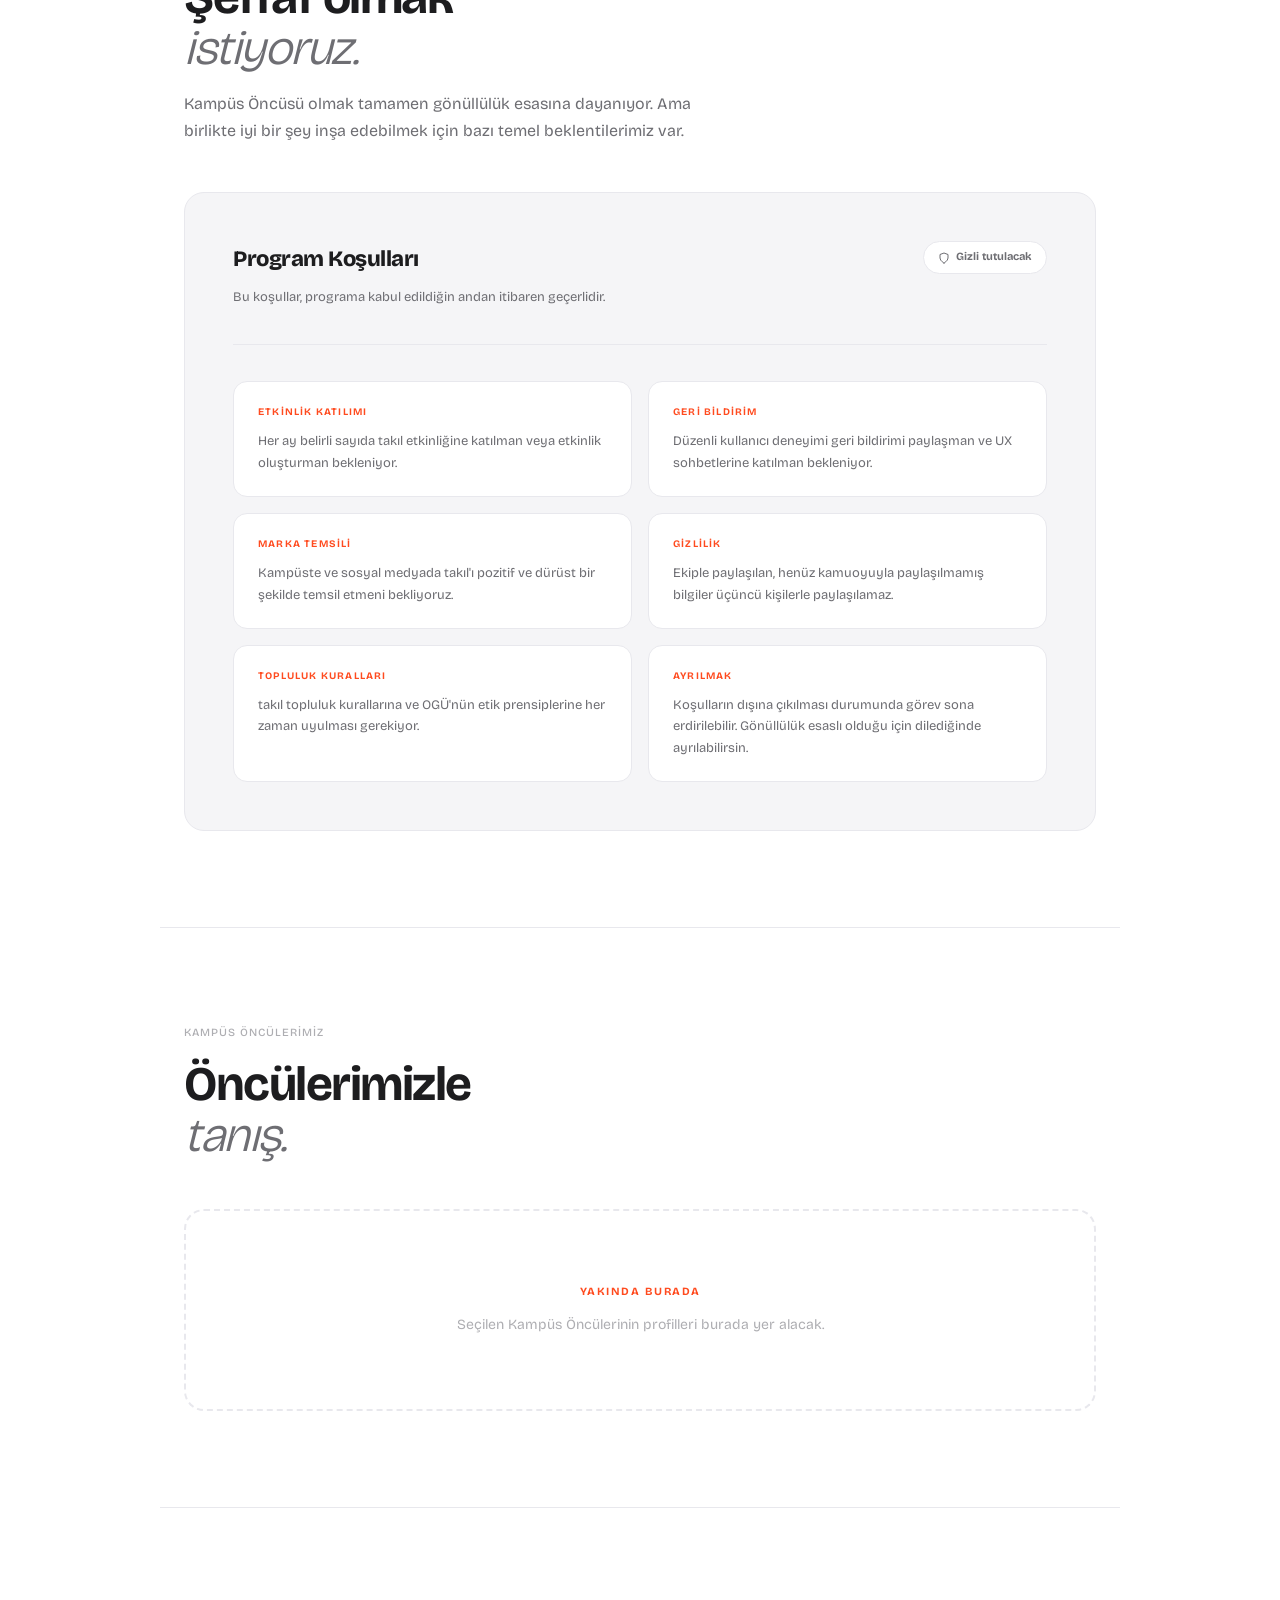
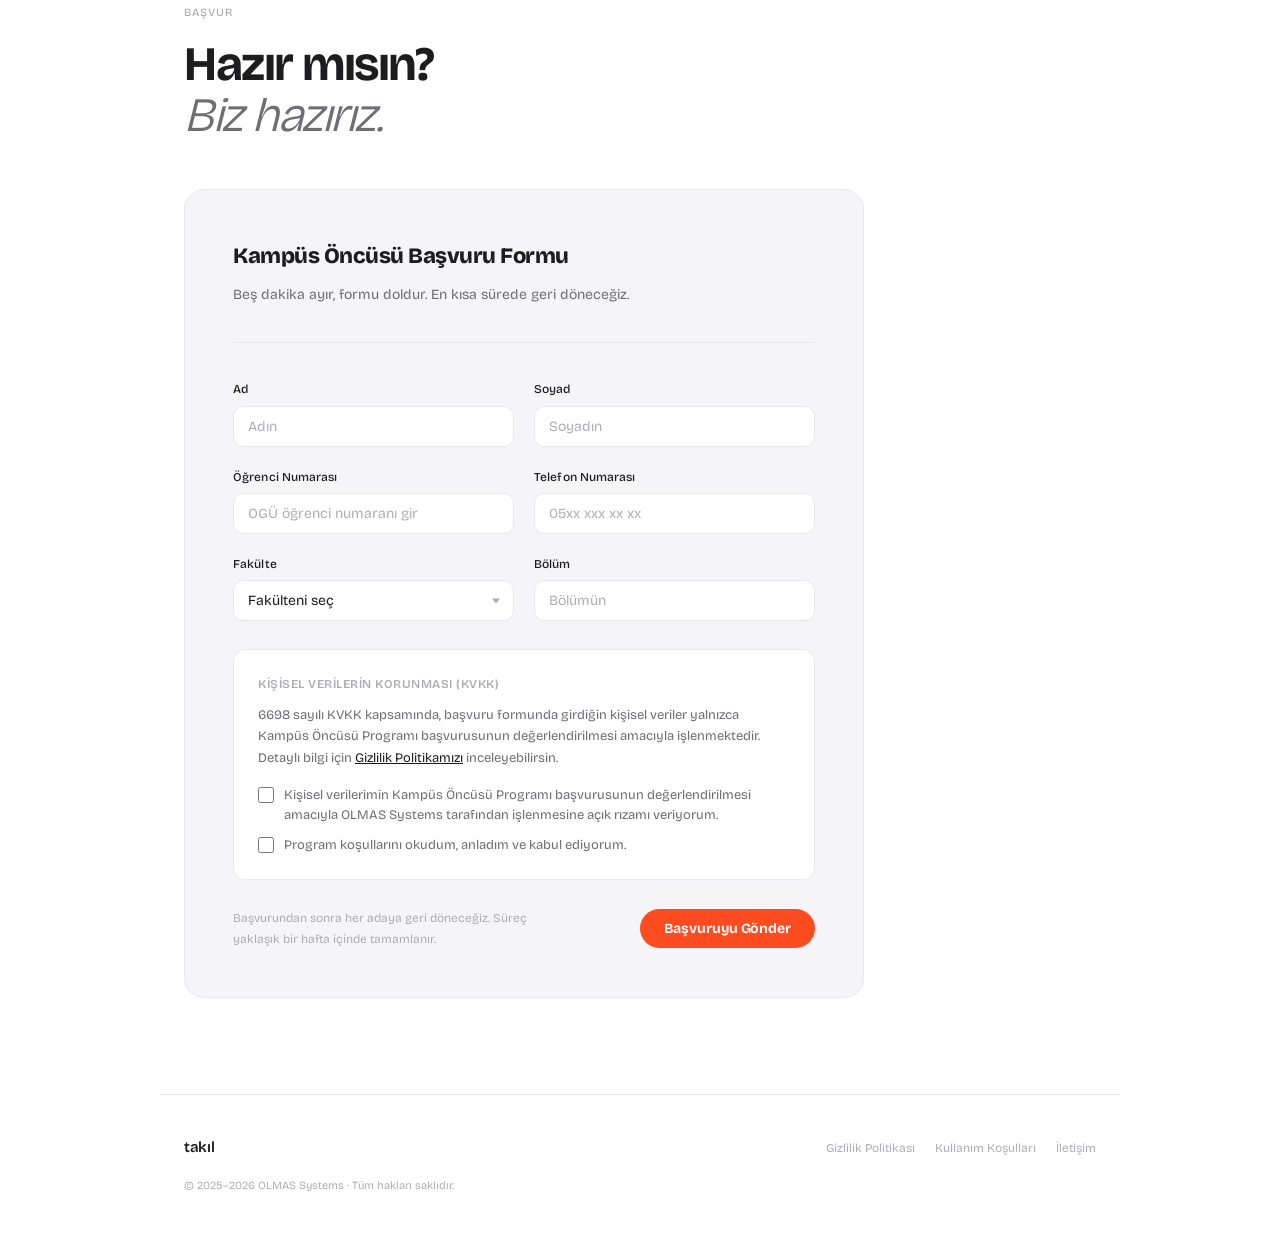
==== commit 9f30756d: "Update index.html" ====
--- a/ambassadors/index.html
+++ b/ambassadors/index.html
@@ -74,9 +74,10 @@
       display: flex;
       flex-direction: column;
       justify-content: center;
-      padding: calc(var(--nav-h) + 80px) 72px 80px 72px;
+      padding: calc(var(--nav-h) + 80px) 48px 80px 72px;
       max-width: 560px;
       margin-left: auto;
+      margin-right: 0;
     }
     .hero-photo {
       position: relative;
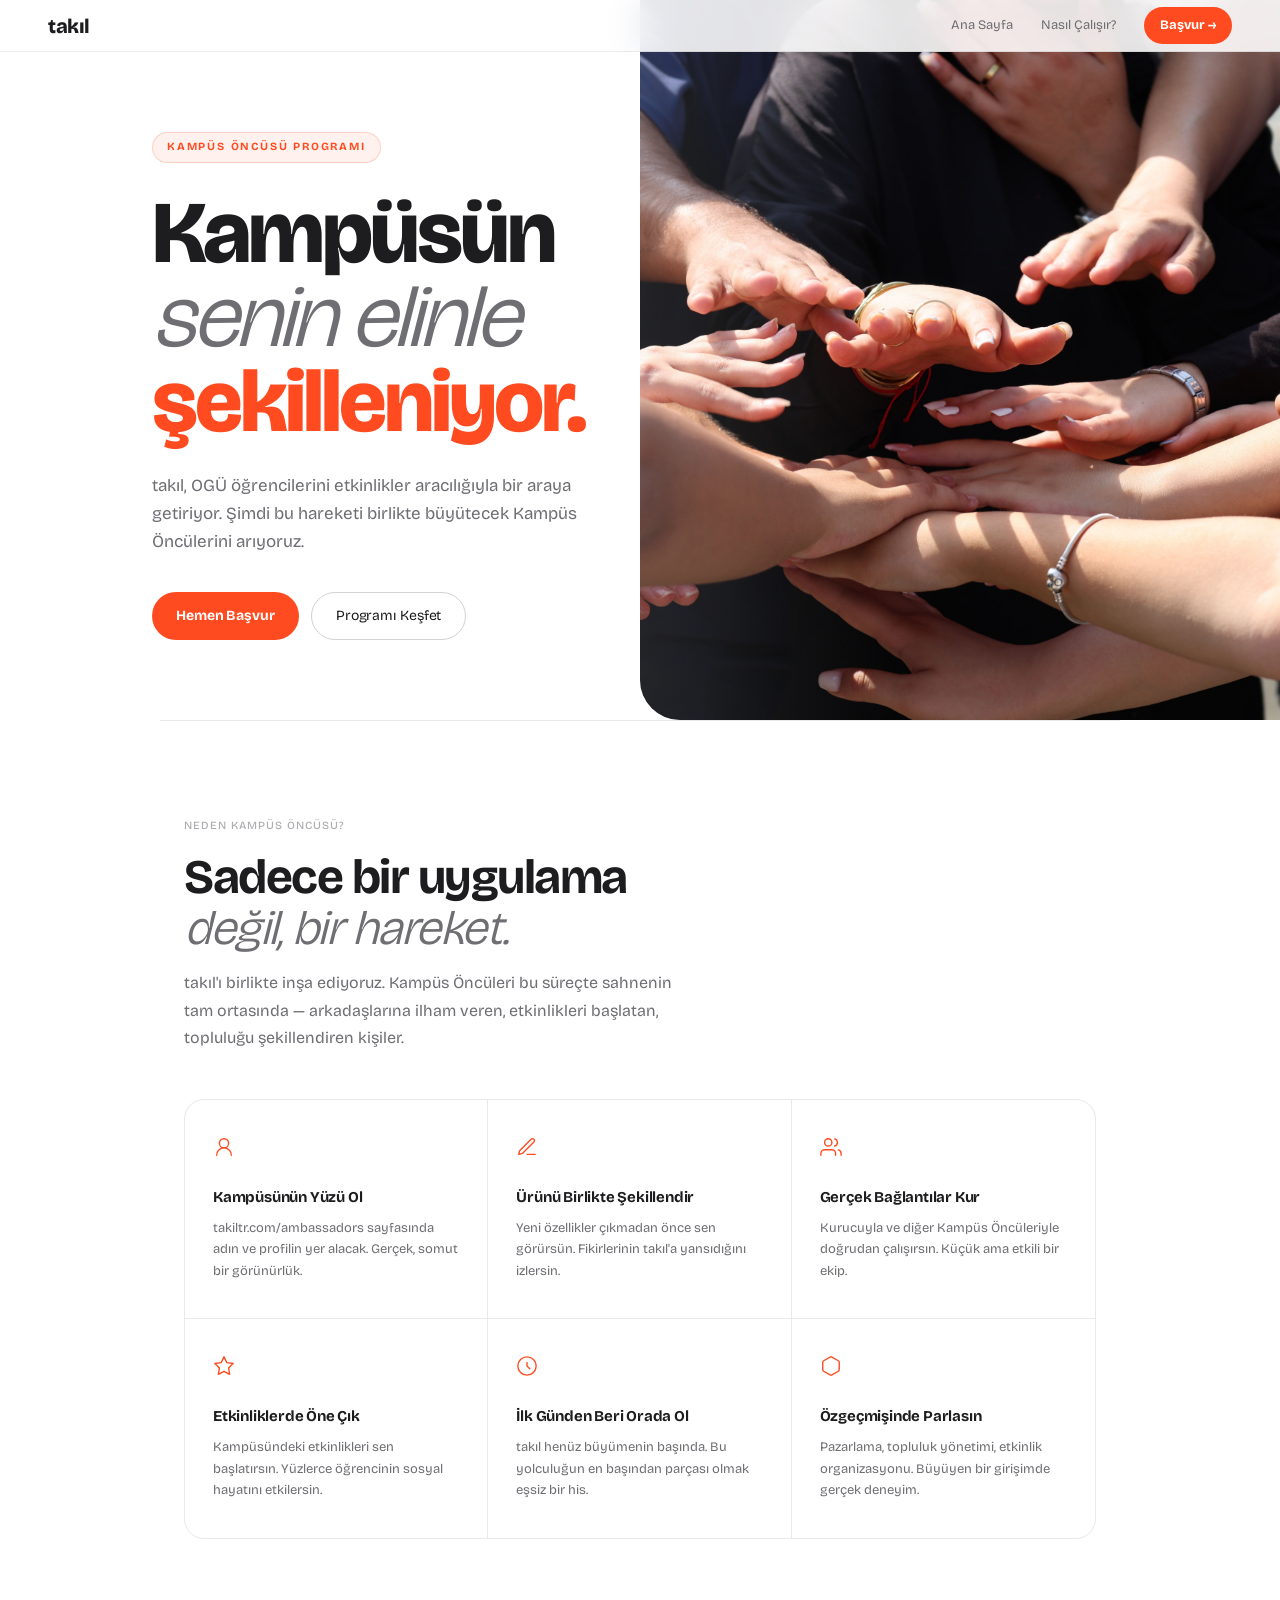
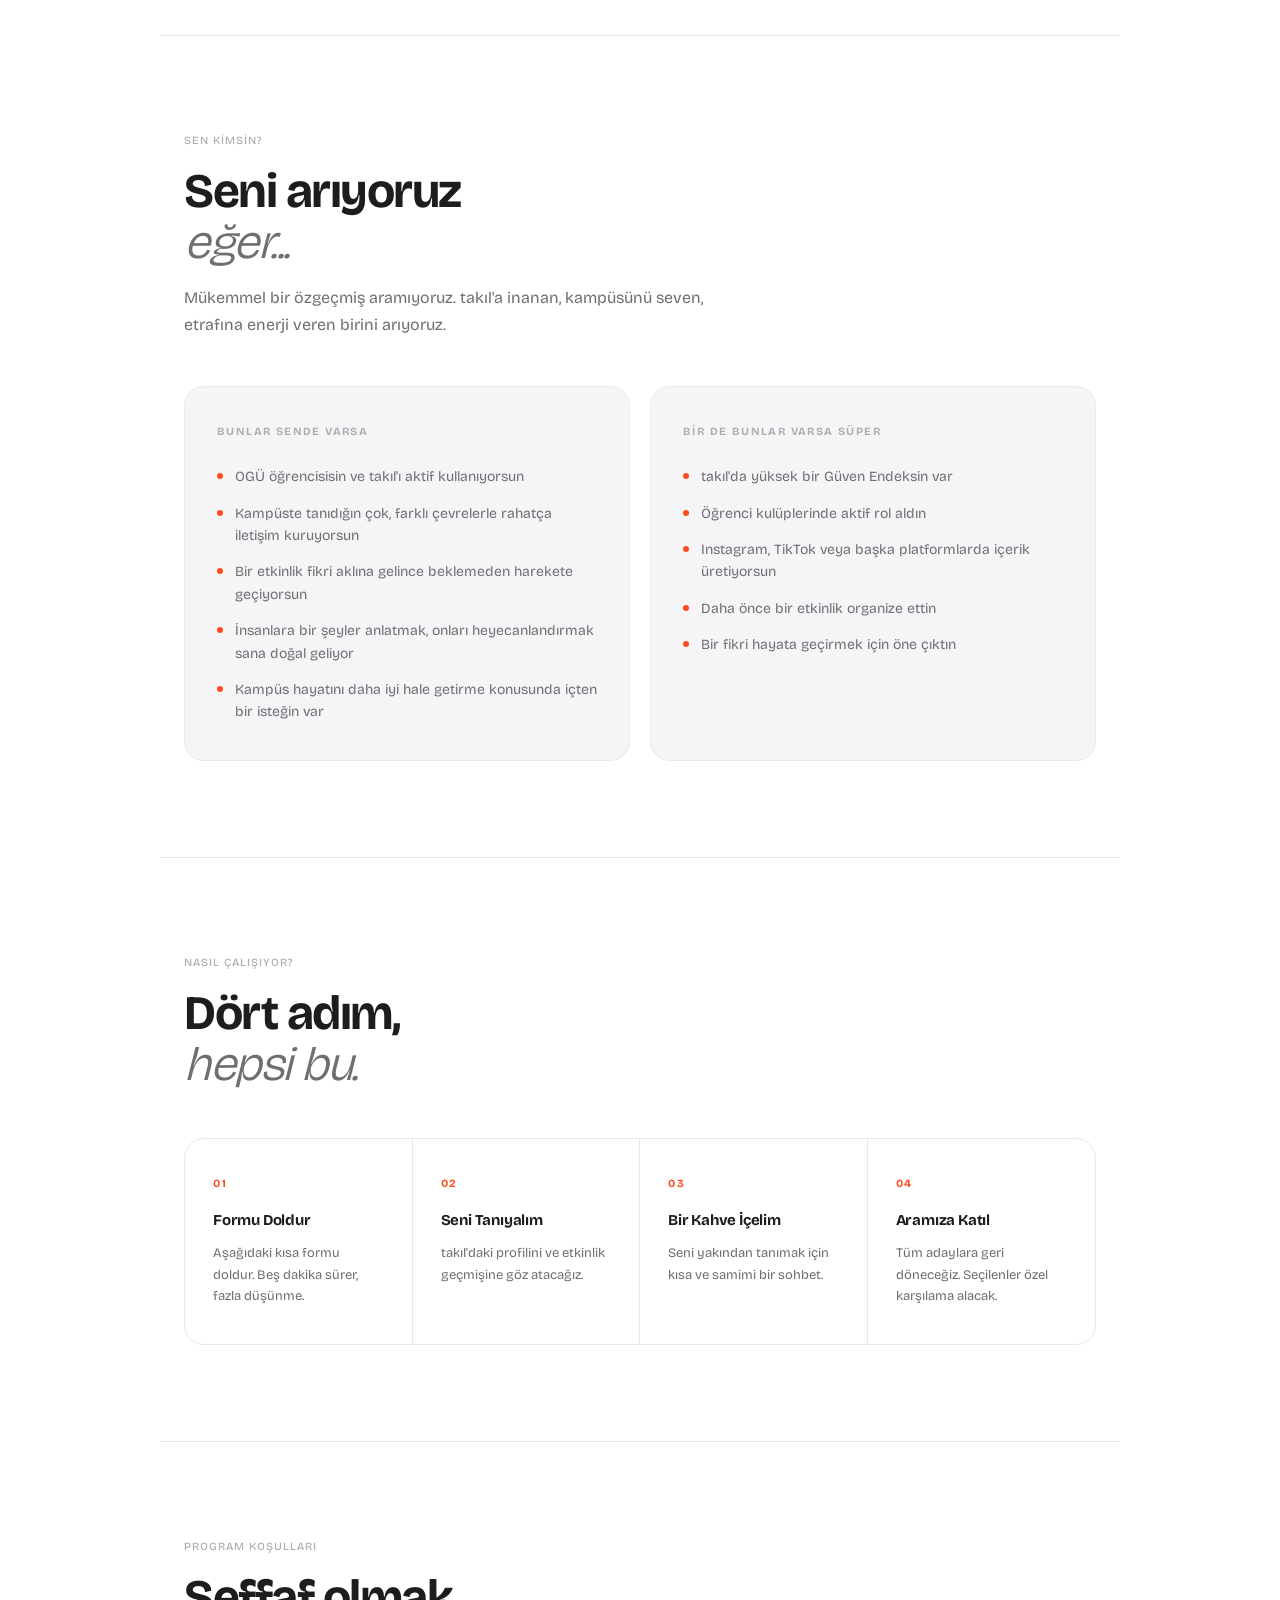
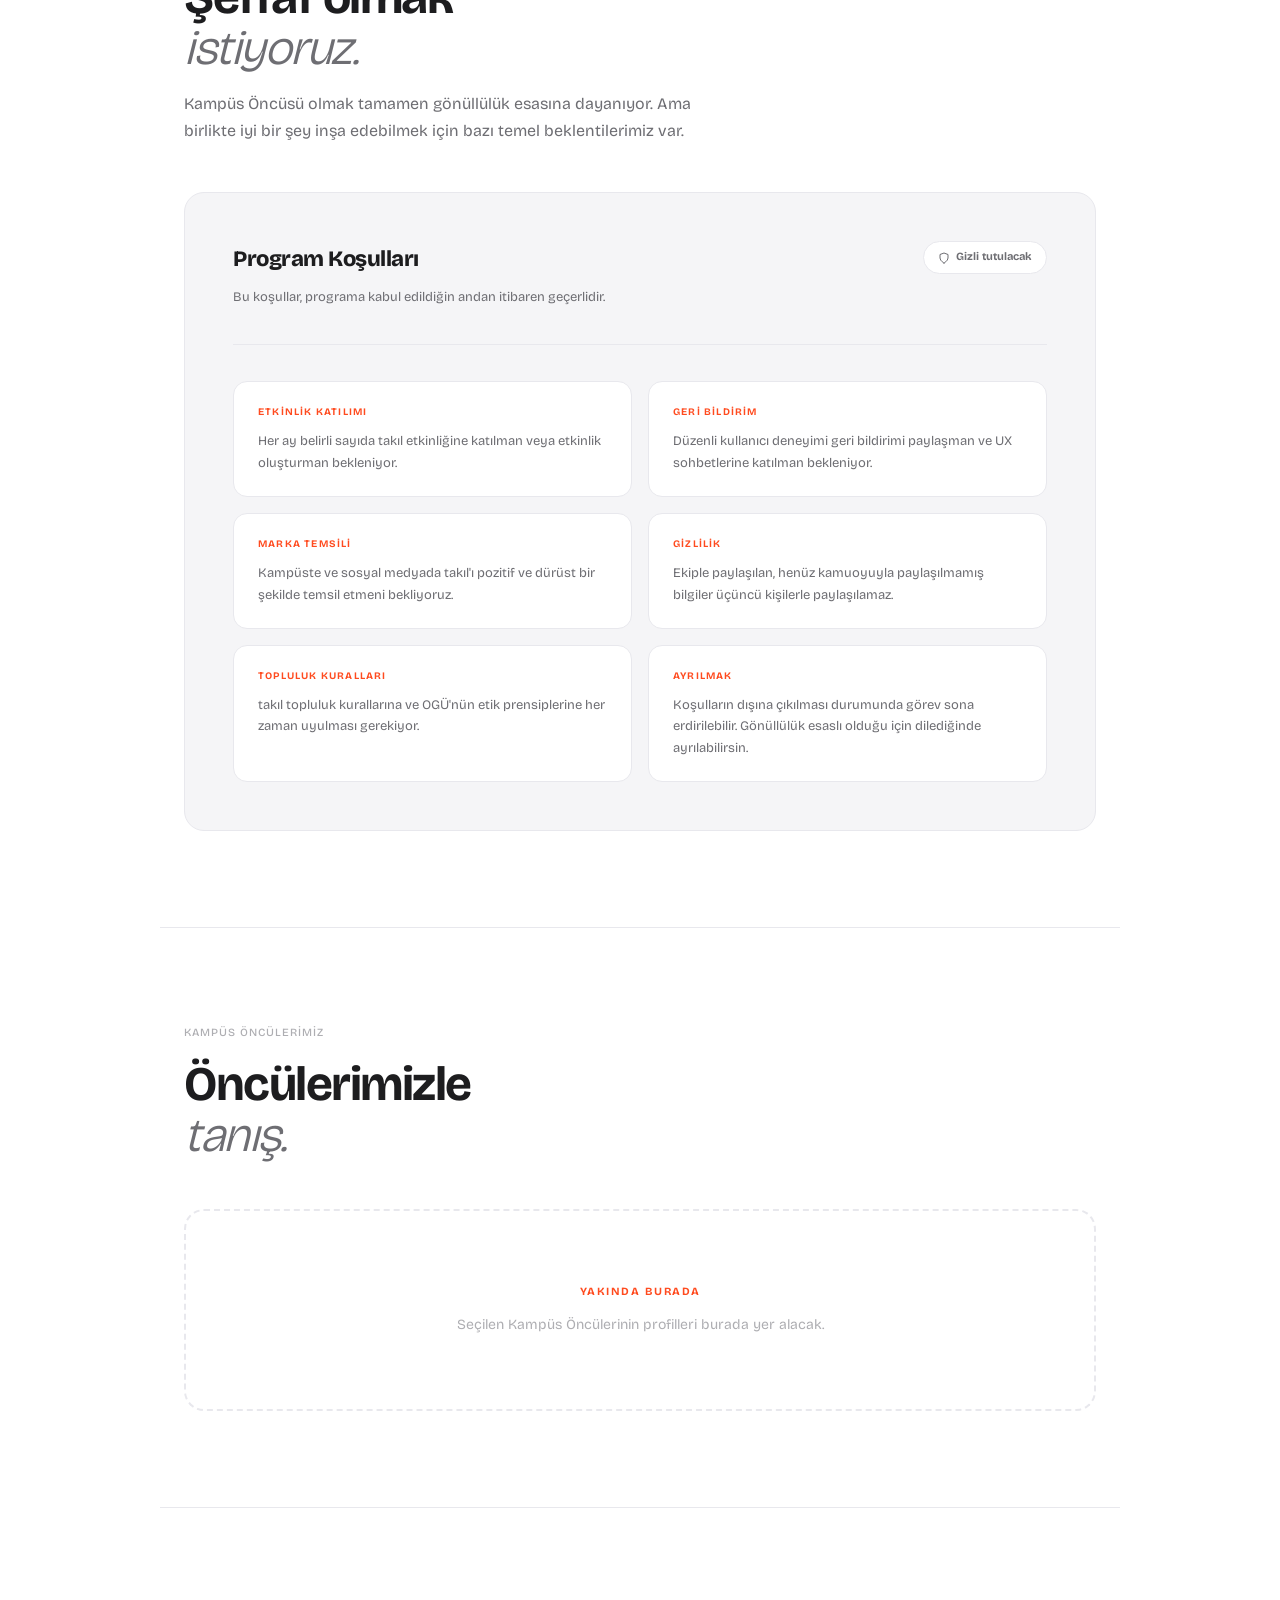
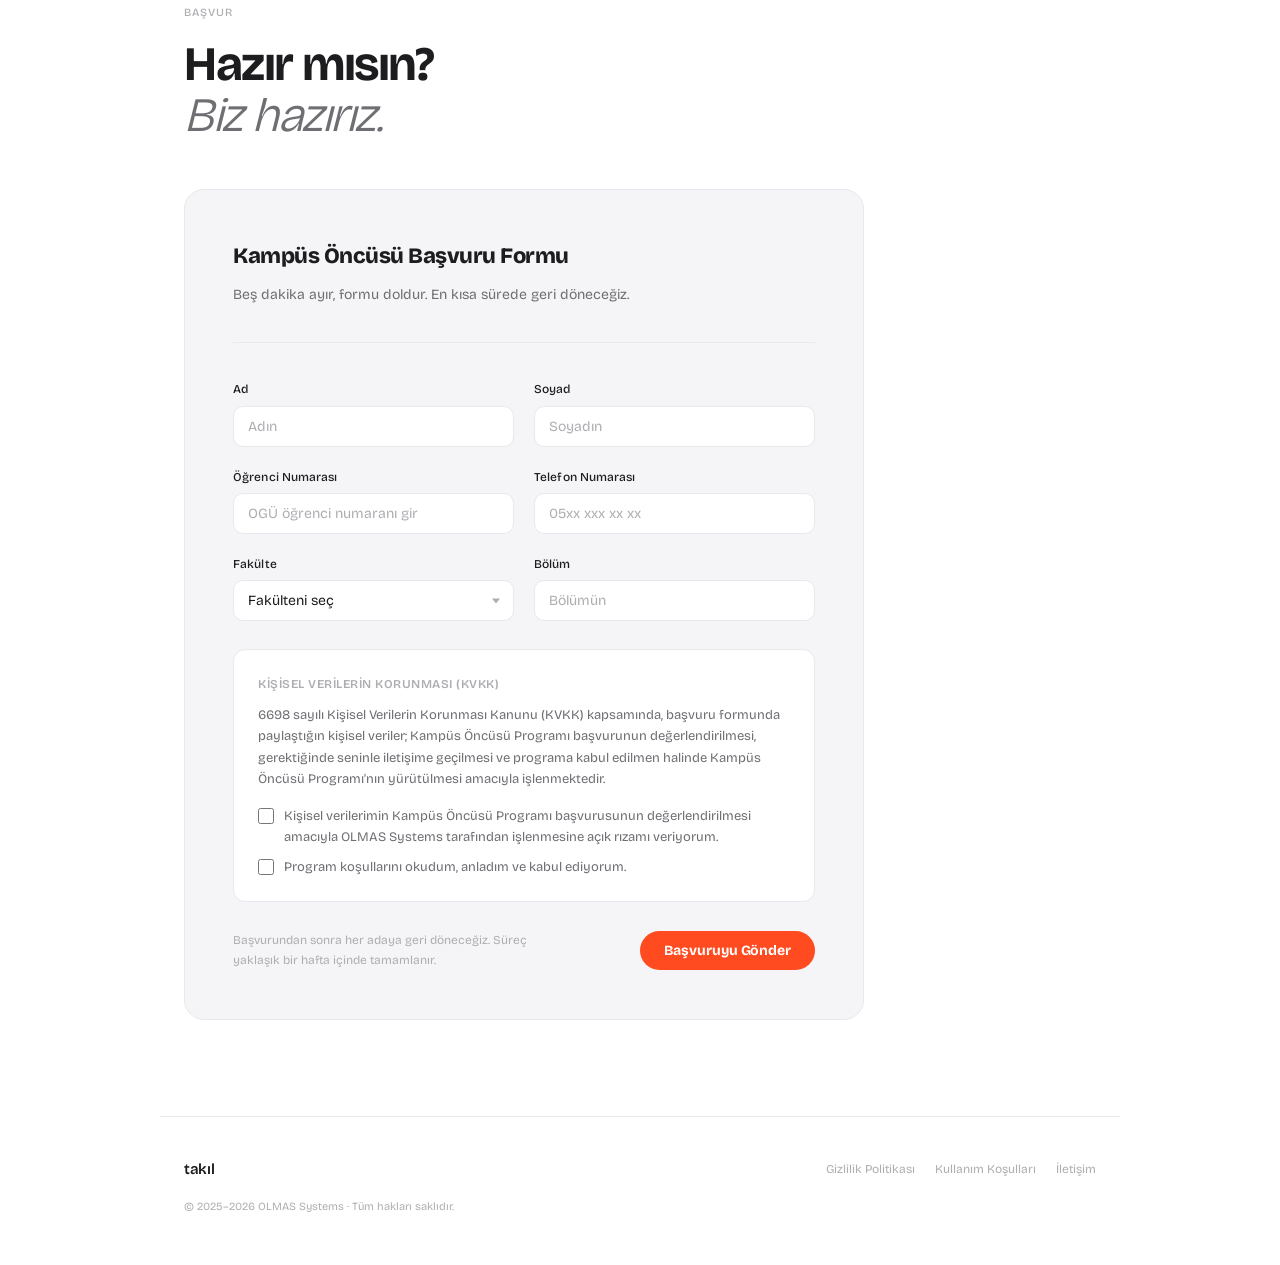
==== commit e592d8ea: "Update index.html" ====
--- a/ambassadors/index.html
+++ b/ambassadors/index.html
@@ -515,7 +515,7 @@
           <div class="kvkk-box">
             <div class="kvkk-title">Kişisel Verilerin Korunması (KVKK)</div>
             <p class="kvkk-text">
-              6698 sayılı KVKK kapsamında, başvuru formunda girdiğin kişisel veriler yalnızca Kampüs Öncüsü Programı başvurusunun değerlendirilmesi amacıyla işlenmektedir. Detaylı bilgi için <a href="/privacy-policy.html">Gizlilik Politikamızı</a> inceleyebilirsin.
+              6698 sayılı Kişisel Verilerin Korunması Kanunu (KVKK) kapsamında, başvuru formunda paylaştığın kişisel veriler; Kampüs Öncüsü Programı başvurunun değerlendirilmesi, gerektiğinde seninle iletişime geçilmesi ve programa kabul edilmen halinde Kampüs Öncüsü Programı'nın yürütülmesi amacıyla işlenmektedir.
             </p>
             <div class="checkbox-group">
               <label class="checkbox-label">
